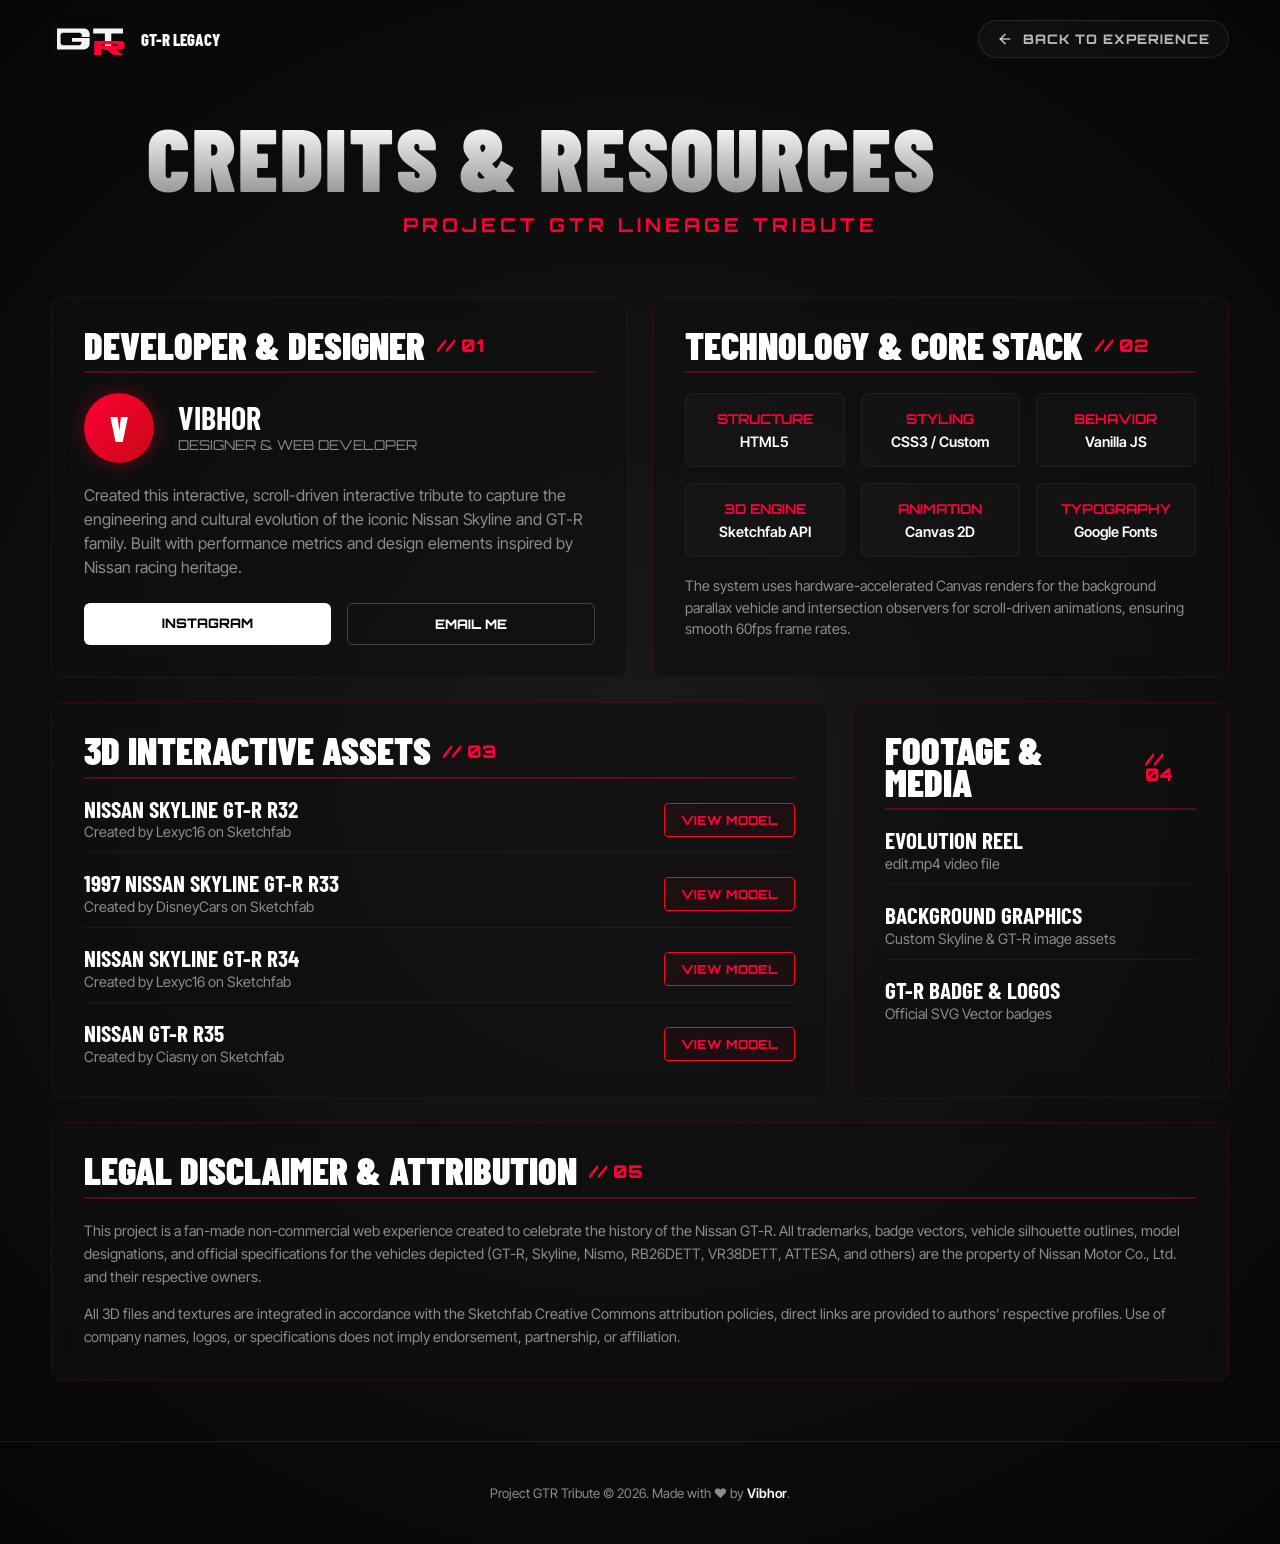
==== credits.html @ 7595c1af "Add R34 drawer, credits, Nismo dossier, and optimize videos" ====
<!doctype html>
<html lang="en">

<head>
  <meta charset="utf-8">
  <meta name="viewport" content="width=device-width, initial-scale=1">
  <title>Nissan GT-R Legacy | Credits & Resources</title>
  <meta name="description"
    content="Credits, references, and digital resources for the Project GTR tribute site.">
  <meta name="theme-color" content="#0a0a0a">
  <link rel="preconnect" href="https://fonts.googleapis.com">
  <link rel="preconnect" href="https://fonts.gstatic.com" crossorigin>
  <link
    href="https://fonts.googleapis.com/css2?family=Barlow+Condensed:wght@600;700;800;900&family=Inter+Tight:wght@400;500;600;700&family=Orbitron:wght@600;700;800&display=swap"
    rel="stylesheet">
  <link rel="stylesheet" href="css/styles.css">
  <style>
    /* Dedicated styles for credits page to ensure visual excellence and wow-factor */
    .credits-body {
      background: radial-gradient(circle at 50% 50%, #1a1a1a 0%, #0d0d0d 60%, #050505 100%);
      min-height: 100vh;
      display: flex;
      flex-direction: column;
    }

    .credits-container {
      width: min(1200px, 92vw);
      margin: 120px auto 60px;
      flex: 1;
    }

    .credits-header {
      text-align: center;
      margin-bottom: 60px;
    }

    .credits-header h1 {
      font-size: clamp(3rem, 7vw, 6.5rem);
      margin-bottom: 10px;
      background: linear-gradient(180deg, #fff 0%, #999 100%);
      -webkit-background-clip: text;
      -webkit-text-fill-color: transparent;
      letter-spacing: 2px;
    }

    .credits-header p {
      font-family: var(--font-tech);
      color: var(--red);
      font-size: clamp(0.9rem, 1.5vw, 1.25rem);
      text-transform: uppercase;
      letter-spacing: 4px;
      font-weight: 700;
    }

    /* Bento Grid style */
    .credits-bento {
      display: grid;
      grid-template-columns: repeat(12, 1fr);
      gap: 24px;
    }

    .bento-card {
      background: rgba(16, 16, 16, 0.65);
      border: 1px solid rgba(255, 0, 51, 0.15);
      border-radius: 12px;
      padding: 32px;
      backdrop-filter: blur(12px);
      transition: all 0.4s cubic-bezier(0.25, 0.46, 0.45, 0.94);
      display: flex;
      flex-direction: column;
      position: relative;
      overflow: hidden;
    }

    .bento-card::before {
      content: '';
      position: absolute;
      top: 0;
      left: 0;
      width: 100%;
      height: 3px;
      background: linear-gradient(90deg, transparent, var(--red), transparent);
      transform: translateX(-100%);
      transition: transform 0.6s ease;
    }

    .bento-card:hover {
      border-color: rgba(255, 0, 51, 0.45);
      transform: translateY(-5px);
      box-shadow: 0 15px 35px rgba(255, 0, 51, 0.08);
      background: rgba(20, 20, 20, 0.85);
    }

    .bento-card:hover::before {
      transform: translateX(100%);
    }

    .bento-card h2 {
      font-family: var(--font-display);
      font-size: clamp(1.8rem, 3vw, 2.6rem);
      margin: 0 0 20px;
      color: #ffffff;
      border-bottom: 2px solid rgba(255, 0, 51, 0.3);
      padding-bottom: 10px;
      display: flex;
      align-items: center;
      gap: 12px;
    }

    .bento-card h2 span {
      color: var(--red);
      font-family: var(--font-tech);
      font-size: 1.1rem;
    }

    /* Col spans for grid layout */
    .span-8 { grid-column: span 8; }
    .span-6 { grid-column: span 6; }
    .span-4 { grid-column: span 4; }
    .span-12 { grid-column: span 12; }

    /* Creator profiles and asset list styling */
    .asset-list {
      list-style: none;
      padding: 0;
      margin: 0;
      display: flex;
      flex-direction: column;
      gap: 20px;
    }

    .asset-item {
      display: flex;
      justify-content: space-between;
      align-items: center;
      border-bottom: 1px solid rgba(255, 255, 255, 0.06);
      padding-bottom: 12px;
    }

    .asset-item:last-child {
      border-bottom: none;
      padding-bottom: 0;
    }

    .asset-info h3 {
      font-family: var(--font-display);
      font-size: 1.45rem;
      margin: 0;
      color: #fff;
    }

    .asset-info p {
      margin: 4px 0 0;
      font-size: 0.9rem;
      color: var(--muted);
    }

    .asset-link {
      font-family: var(--font-tech);
      font-size: 0.78rem;
      color: var(--red);
      border: 1px solid var(--red);
      padding: 8px 16px;
      border-radius: 4px;
      text-transform: uppercase;
      font-weight: 800;
      transition: all 0.3s ease;
      background: rgba(255, 0, 51, 0.05);
    }

    .asset-link:hover {
      background: var(--red);
      color: #fff;
      box-shadow: 0 0 15px rgba(255, 0, 51, 0.4);
    }

    /* Developer profile card */
    .profile-card {
      display: flex;
      align-items: center;
      gap: 24px;
    }

    .profile-badge {
      width: 70px;
      height: 70px;
      background: linear-gradient(135deg, var(--red) 0%, var(--red-deep) 100%);
      border-radius: 50%;
      display: grid;
      place-items: center;
      font-family: var(--font-display);
      font-size: 2.2rem;
      font-weight: 900;
      color: #fff;
      box-shadow: 0 0 20px rgba(255, 0, 51, 0.35);
    }

    .profile-details h3 {
      font-family: var(--font-display);
      font-size: 2rem;
      margin: 0;
      color: #fff;
    }

    .profile-details p {
      margin: 4px 0 0;
      color: var(--muted);
      font-family: var(--font-tech);
      font-size: 0.85rem;
    }

    .profile-links {
      margin-top: 24px;
      display: flex;
      gap: 16px;
    }

    .profile-btn {
      flex: 1;
      text-align: center;
      padding: 12px;
      font-family: var(--font-tech);
      font-size: 0.82rem;
      font-weight: 800;
      border-radius: 6px;
      transition: all 0.3s ease;
      text-transform: uppercase;
    }

    .profile-btn--primary {
      background: #fff;
      color: #000;
    }

    .profile-btn--primary:hover {
      background: var(--red);
      color: #fff;
      box-shadow: 0 0 15px rgba(255, 0, 51, 0.4);
    }

    .profile-btn--secondary {
      border: 1px solid rgba(255, 255, 255, 0.2);
      color: #fff;
    }

    .profile-btn--secondary:hover {
      border-color: #fff;
      background: rgba(255, 255, 255, 0.05);
    }

    /* Stack items */
    .stack-grid {
      display: grid;
      grid-template-columns: repeat(3, 1fr);
      gap: 16px;
    }

    .stack-item {
      background: rgba(255, 255, 255, 0.02);
      border: 1px solid rgba(255, 255, 255, 0.05);
      border-radius: 8px;
      padding: 16px;
      text-align: center;
    }

    .stack-item h4 {
      font-family: var(--font-tech);
      font-size: 0.85rem;
      margin: 0;
      color: var(--red);
      text-transform: uppercase;
    }

    .stack-item p {
      font-size: 0.9rem;
      margin: 6px 0 0;
      color: #fff;
      font-weight: 600;
    }

    .disclaimer-text {
      color: var(--muted);
      line-height: 1.6;
      font-size: 0.9rem;
      margin: 0;
    }

    /* Return button styling */
    .back-btn {
      display: inline-flex;
      align-items: center;
      gap: 10px;
      color: rgba(255, 255, 255, 0.7);
      font-family: var(--font-tech);
      font-size: 0.82rem;
      font-weight: 800;
      text-transform: uppercase;
      letter-spacing: 1px;
      transition: all 0.3s ease;
      background: rgba(255, 255, 255, 0.03);
      border: 1px solid rgba(255, 255, 255, 0.1);
      padding: 10px 18px;
      border-radius: 30px;
    }

    .back-btn:hover {
      color: #fff;
      background: rgba(255, 0, 51, 0.15);
      border-color: var(--red);
      transform: translateX(-3px);
    }

    /* Footer styling */
    .credits-footer {
      border-top: 1px solid rgba(255, 255, 255, 0.08);
      padding: 30px 0;
      text-align: center;
      font-size: 0.82rem;
      color: var(--muted);
    }

    .credits-footer a {
      color: #fff;
      font-weight: 600;
    }

    .credits-footer a:hover {
      color: var(--red);
    }

    /* Responsive grid columns */
    @media (max-width: 1024px) {
      .span-8, .span-6, .span-4 {
        grid-column: span 12;
      }
      .stack-grid {
        grid-template-columns: repeat(2, 1fr);
      }
    }

    @media (max-width: 640px) {
      .credits-container {
        margin-top: 100px;
      }
      .stack-grid {
        grid-template-columns: 1fr;
      }
      .profile-card {
        flex-direction: column;
        text-align: center;
      }
      .profile-links {
        flex-direction: column;
        width: 100%;
      }
      .asset-item {
        flex-direction: column;
        align-items: flex-start;
        gap: 12px;
      }
      .asset-link {
        width: 100%;
        text-align: center;
      }
    }
  </style>
</head>

<body class="credits-body">

  <header class="topbar">
    <a href="index.html" class="brand" aria-label="GT-R Legacy home">
      <img src="images/gt-r-badge.svg" alt="">
      <span>GT-R Legacy</span>
    </a>
    <a href="index.html" class="back-btn" aria-label="Back to experience">
      <svg width="16" height="16" viewBox="0 0 24 24" fill="none" stroke="currentColor" stroke-width="2.5"
        stroke-linecap="round" stroke-linejoin="round" aria-hidden="true">
        <line x1="19" y1="12" x2="5" y2="12"></line>
        <polyline points="12 19 5 12 12 5"></polyline>
      </svg>
      Back to Experience
    </a>
  </header>

  <main class="credits-container">
    <div class="credits-header">
      <h1>Credits & Resources</h1>
      <p>Project GTR Lineage Tribute</p>
    </div>

    <div class="credits-bento">
      <!-- Creator / Designer info -->
      <section class="bento-card span-6" aria-label="Developer & Designer Profile">
        <h2>Developer & Designer <span>// 01</span></h2>
        <div class="profile-card">
          <div class="profile-badge" aria-hidden="true">V</div>
          <div class="profile-details">
            <h3>Vibhor</h3>
            <p>DESIGNER & WEB DEVELOPER</p>
          </div>
        </div>
        <p style="margin: 20px 0 0; line-height: 1.5; color: var(--muted);">
          Created this interactive, scroll-driven interactive tribute to capture the engineering and cultural evolution
          of the iconic Nissan Skyline and GT-R family. Built with performance metrics and design elements inspired by Nissan racing heritage.
        </p>
        <div class="profile-links">
          <a href="https://www.instagram.com/i.vibhor/" target="_blank" rel="noreferrer" class="profile-btn profile-btn--primary">Instagram</a>
          <a href="mailto:vibhorsxni@gmail.com" class="profile-btn profile-btn--secondary">Email Me</a>
        </div>
      </section>

      <!-- Tech Stack -->
      <section class="bento-card span-6" aria-label="Technical Stack">
        <h2>Technology & Core Stack <span>// 02</span></h2>
        <div class="stack-grid">
          <div class="stack-item">
            <h4>Structure</h4>
            <p>HTML5</p>
          </div>
          <div class="stack-item">
            <h4>Styling</h4>
            <p>CSS3 / Custom</p>
          </div>
          <div class="stack-item">
            <h4>Behavior</h4>
            <p>Vanilla JS</p>
          </div>
          <div class="stack-item">
            <h4>3D Engine</h4>
            <p>Sketchfab API</p>
          </div>
          <div class="stack-item">
            <h4>Animation</h4>
            <p>Canvas 2D</p>
          </div>
          <div class="stack-item">
            <h4>Typography</h4>
            <p>Google Fonts</p>
          </div>
        </div>
        <p style="margin: 18px 0 0; line-height: 1.5; color: var(--muted); font-size: 0.9rem;">
          The system uses hardware-accelerated Canvas renders for the background parallax vehicle and intersection observers for scroll-driven animations, ensuring smooth 60fps frame rates.
        </p>
      </section>

      <!-- 3D Models Credits -->
      <section class="bento-card span-8" aria-label="3D Model Attribution">
        <h2>3D Interactive Assets <span>// 03</span></h2>
        <ul class="asset-list">
          <li class="asset-item">
            <div class="asset-info">
              <h3>Nissan Skyline GT-R R32</h3>
              <p>Created by Lexyc16 on Sketchfab</p>
            </div>
            <a href="https://sketchfab.com/3d-models/nissan-skyline-r32-gt-r-8810e677eca543a6b840cf67dd064aa4"
              target="_blank" rel="noreferrer" class="asset-link" aria-label="View R32 model by Lexyc16 on Sketchfab">View Model</a>
          </li>
          <li class="asset-item">
            <div class="asset-info">
              <h3>1997 Nissan Skyline GT-R R33</h3>
              <p>Created by DisneyCars on Sketchfab</p>
            </div>
            <a href="https://sketchfab.com/3d-models/1997-nissan-skyline-gt-r-r33-d80ea5ec62ed433483fc62f55d14e410"
              target="_blank" rel="noreferrer" class="asset-link" aria-label="View R33 model by DisneyCars on Sketchfab">View Model</a>
          </li>
          <li class="asset-item">
            <div class="asset-info">
              <h3>Nissan Skyline GT-R R34</h3>
              <p>Created by Lexyc16 on Sketchfab</p>
            </div>
            <a href="https://sketchfab.com/3d-models/nissan-skyline-r34-gt-r-ff8fb2251dfa4bb9979e7022c5a6666c"
              target="_blank" rel="noreferrer" class="asset-link" aria-label="View R34 model by Lexyc16 on Sketchfab">View Model</a>
          </li>
          <li class="asset-item">
            <div class="asset-info">
              <h3>Nissan GT-R R35</h3>
              <p>Created by Ciasny on Sketchfab</p>
            </div>
            <a href="https://sketchfab.com/3d-models/nissan-gtr-r35-51c912a8310c4e00a82ad7673d84228a"
              target="_blank" rel="noreferrer" class="asset-link" aria-label="View R35 model by Ciasny on Sketchfab">View Model</a>
          </li>
        </ul>
      </section>

      <!-- Media references -->
      <section class="bento-card span-4" aria-label="Media Credits">
        <h2>Footage & Media <span>// 04</span></h2>
        <ul class="asset-list">
          <li class="asset-item">
            <div class="asset-info">
              <h3>Evolution Reel</h3>
              <p>edit.mp4 video file</p>
            </div>
          </li>
          <li class="asset-item">
            <div class="asset-info">
              <h3>Background Graphics</h3>
              <p>Custom Skyline & GT-R image assets</p>
            </div>
          </li>
          <li class="asset-item">
            <div class="asset-info">
              <h3>GT-R Badge & Logos</h3>
              <p>Official SVG Vector badges</p>
            </div>
          </li>
        </ul>
      </section>

      <!-- Disclaimer info -->
      <section class="bento-card span-12" aria-label="Legal Disclaimer">
        <h2>Legal Disclaimer & Attribution <span>// 05</span></h2>
        <p class="disclaimer-text">
          This project is a fan-made non-commercial web experience created to celebrate the history of the Nissan GT-R.
          All trademarks, badge vectors, vehicle silhouette outlines, model designations, and official specifications
          for the vehicles depicted (GT-R, Skyline, Nismo, RB26DETT, VR38DETT, ATTESA, and others) are the property of
          Nissan Motor Co., Ltd. and their respective owners.
        </p>
        <p class="disclaimer-text" style="margin-top: 14px;">
          All 3D files and textures are integrated in accordance with the Sketchfab Creative Commons attribution policies,
          direct links are provided to authors' respective profiles. Use of company names, logos, or specifications does not
          imply endorsement, partnership, or affiliation.
        </p>
      </section>
    </div>
  </main>

  <footer class="credits-footer">
    <div class="credits-container" style="margin: 0 auto; text-align: center;">
      <p>Project GTR Tribute © 2026. Made with ❤️ by <a href="https://www.instagram.com/i.vibhor/" target="_blank" rel="noreferrer">Vibhor</a>.</p>
    </div>
  </footer>

</body>

</html>
---- css/styles.css ----
:root {
  --bg-dark: #0a0a0a;
  --bg-deep: #111111;
  --bg-light: #f4f4f1;
  --text: #ffffff;
  --text-dark: #0a0a0a;
  --muted: #8c8c8c;
  --red: #ff0033;
  --red-deep: #c80815;
  --gold: #d4af37;
  --line: #343434;
  --font-display: "Barlow Condensed", Impact, sans-serif;
  --font-body: "Inter Tight", Arial, sans-serif;
  --font-tech: "Orbitron", monospace;
}

* {
  box-sizing: border-box;
}

html {
  scroll-behavior: smooth;
  scrollbar-width: none;
}

html::-webkit-scrollbar {
  display: none;
}

body {
  margin: 0;
  background: var(--bg-dark);
  color: var(--text);
  font-family: var(--font-body);
  overflow-x: hidden;
}

body.is-loading {
  overflow: hidden;
}

a {
  color: inherit;
  text-decoration: none;
}

.stage {
  position: fixed;
  inset: 0;
  z-index: 0;
  width: 100vw;
  height: 100vh;
  pointer-events: none;
  background: radial-gradient(circle at 50% 55%, #242424 0, #101010 42%, #050505 100%);
}

.loader {
  position: fixed;
  inset: 0;
  z-index: 20;
  display: grid;
  place-items: center;
  align-content: center;
  gap: 28px;
  background: #050505;
  transition: opacity 700ms ease, visibility 700ms ease;
}

.loader.is-hidden {
  opacity: 0;
  visibility: hidden;
}

.loader__badge {
  width: min(220px, 58vw);
}

.loader p {
  width: min(780px, calc(100vw - 32px));
  margin: 0;
  font-family: var(--font-display);
  font-size: clamp(2rem, 7vw, 6.5rem);
  font-weight: 900;
  line-height: .82;
  text-align: center;
  text-transform: uppercase;
}

.loader__meta {
  display: grid;
  grid-template-columns: 1fr auto;
  gap: 18px;
  width: min(420px, calc(100vw - 48px));
  color: rgba(255, 255, 255, .72);
  font-family: var(--font-tech);
  font-size: .78rem;
  font-weight: 800;
  text-transform: uppercase;
}

.loader__meta::after {
  content: "";
  grid-column: 1 / -1;
  height: 2px;
  border-radius: 999px;
  background:
    linear-gradient(90deg, var(--red) var(--loader-progress, 0%), rgba(255, 255, 255, .16) var(--loader-progress, 0%));
  box-shadow: 0 0 24px rgba(255, 0, 51, .34);
  transition: background 160ms ease;
}

.loader__ring {
  width: 34px;
  height: 34px;
  border: 2px dotted var(--red);
  border-radius: 50%;
  animation: spin 1.2s linear infinite;
}

.topbar {
  position: fixed;
  top: 0;
  left: 0;
  right: 0;
  z-index: 10;
  display: flex;
  align-items: center;
  justify-content: space-between;
  gap: 24px;
  padding: 20px clamp(18px, 4vw, 54px);
}

.brand,
.nav {
  display: flex;
  align-items: center;
}

.brand {
  gap: 12px;
  font-family: var(--font-display);
  font-size: 1.05rem;
  font-weight: 800;
  letter-spacing: 0;
  text-transform: uppercase;
}

.brand img {
  width: 78px;
}

.nav {
  gap: clamp(12px, 2.4vw, 34px);
  color: rgba(255, 255, 255, .8);
  font-size: .86rem;
  font-weight: 700;
  text-transform: uppercase;
}

.nav a:hover {
  color: var(--red);
}

main {
  position: relative;
  z-index: 1;
}

.scroll-scene {
  min-height: 260vh;
}

.hero {
  display: grid;
  align-items: start;
}

.hero-model {
  position: sticky;
  top: 0;
  z-index: 1;
  width: 100%;
  height: 100vh;
  overflow: hidden;
}

.hero-model::after {
  content: "";
  position: absolute;
  inset: 0;
  pointer-events: none;
  background:
    linear-gradient(90deg, rgba(5, 5, 5, .92), rgba(5, 5, 5, .18) 52%, rgba(5, 5, 5, .75)),
    linear-gradient(0deg, rgba(5, 5, 5, .9), transparent 28%, rgba(5, 5, 5, .4));
}

.hero-model iframe {
  width: 100%;
  height: 100%;
  border: 0;
  transform: scale(1.08);
}

.pinned-copy {
  position: sticky;
  top: 0;
  z-index: 2;
  min-height: 100vh;
  display: flex;
  flex-direction: column;
  justify-content: center;
  padding: 90px clamp(20px, 6vw, 88px);
}

.hero__copy {
  width: min(900px, 94vw);
  margin-top: -100vh;
}

.hero__scroll-hint {
  display: inline-block;
  align-self: flex-start;
  padding: 8px 16px;
  margin-bottom: 24px;
  border: 1px solid rgba(255, 255, 255, 0.2);
  border-radius: 4px;
  background: rgba(255, 255, 255, 0.05);
  color: rgba(255, 255, 255, 0.6);
  font-family: var(--font-body);
  text-transform: uppercase;
  font-size: 0.8rem;
  letter-spacing: 2px;
}

.hero__quote-container {
  width: min(420px, 32vw);
  margin-top: -100vh;
  margin-left: auto;
  pointer-events: none;
  display: flex;
  flex-direction: column;
  justify-content: center;
  align-items: flex-end;
  text-align: right;
  z-index: 3;
}

.hero__quote-text {
  font-family: var(--font-display);
  font-size: clamp(1.4rem, 2.2vw, 2.6rem);
  font-weight: 900;
  line-height: 1.05;
  text-transform: uppercase;
  color: var(--text);
  border-right: 4px solid var(--red);
  padding-right: 18px;
  margin: 0;
  letter-spacing: 0.02em;
  text-shadow: 0 4px 16px rgba(0, 0, 0, 0.72);
}

@media (max-width: 1024px) {
  .hero__quote-container {
    display: none;
  }
}

.eyebrow {
  margin: 0 0 18px;
  color: var(--red);
  font-family: var(--font-tech);
  font-size: clamp(.74rem, 1.1vw, 1rem);
  font-weight: 800;
  text-transform: uppercase;
}

h1,
h2,
h3,
p {
  letter-spacing: 0;
}

h1,
h2 {
  margin: 0;
  font-family: var(--font-display);
  font-weight: 900;
  line-height: .82;
  text-transform: uppercase;
}

h1 {
  max-width: 980px;
  font-size: clamp(4.7rem, 10vw, 11.5rem);
}

h2 {
  font-size: clamp(4rem, 9vw, 10.5rem);
}

h3 {
  margin: 0;
  font-family: var(--font-display);
  font-size: clamp(2rem, 4vw, 3.6rem);
  line-height: .9;
  text-transform: uppercase;
}

.button {
  display: inline-flex;
  align-items: center;
  justify-content: center;
  width: fit-content;
  min-height: 48px;
  margin-top: 34px;
  padding: 0 24px;
  border: 1px solid rgba(255, 255, 255, .65);
  border-radius: 999px;
  background: rgba(10, 10, 10, .42);
  color: #fff;
  font-weight: 800;
  text-transform: uppercase;
  backdrop-filter: blur(10px);
}

.button:hover {
  border-color: var(--red);
  background: var(--red);
}

.button--light {
  border-color: #fff;
  background: #fff;
  color: #000;
}

.section-band {
  position: relative;
  display: grid;
  gap: 40px;
  padding: clamp(72px, 12vw, 150px) clamp(20px, 6vw, 88px);
  background: var(--bg-light);
  color: var(--text-dark);
}

.section-label {
  display: flex;
  align-items: center;
  gap: 18px;
  color: var(--muted);
  font-weight: 800;
  text-transform: uppercase;
}

.section-label::after {
  content: "";
  height: 1px;
  flex: 1;
  background: currentColor;
  opacity: .4;
}

.intro__lead {
  width: min(1050px, 100%);
  margin: 0;
  font-family: var(--font-display);
  font-size: clamp(2.4rem, 5.7vw, 6.5rem);
  font-weight: 800;
  line-height: .9;
  text-transform: uppercase;
}

.generation {
  display: grid;
  grid-template-columns: minmax(0, 1fr) minmax(340px, .9fr);
  gap: clamp(28px, 5vw, 76px);
  align-items: center;
  min-height: 100vh;
  padding: clamp(72px, 10vw, 130px) clamp(20px, 6vw, 88px);
}

.generation--light {
  background: var(--bg-light);
  color: var(--text-dark);
}

.generation--dark {
  background: var(--bg-deep);
}

#r32 {
  background: linear-gradient(90deg, rgba(10, 10, 10, 0.82) 0%, rgba(10, 10, 10, 0.4) 100%), url("../images/336925615884476318.jpg") center center / cover no-repeat;
}

#r33 {
  background: linear-gradient(90deg, rgba(10, 10, 10, 0.82) 0%, rgba(10, 10, 10, 0.4) 100%), url("../images/986147649649193507.jpg") center center / cover no-repeat;
}

#r34 {
  background: linear-gradient(90deg, rgba(10, 10, 10, 0.4) 0%, rgba(10, 10, 10, 0.88) 100%), url("../images/269582727687922351.jpg") center center / cover no-repeat;
}

#r35 {
  background: linear-gradient(90deg, rgba(10, 10, 10, 0.4) 0%, rgba(10, 10, 10, 0.88) 100%), url("../images/GTR.png") center center / cover no-repeat;
}

.generation--dark blockquote {
  color: var(--red);
}

@media (max-width: 1024px) {
  #r32 {
    background: linear-gradient(180deg, rgba(10, 10, 10, 0.6) 0%, rgba(10, 10, 10, 0.9) 100%), url("../images/336925615884476318.jpg") center center / cover no-repeat;
  }

  #r33 {
    background: linear-gradient(180deg, rgba(10, 10, 10, 0.4) 0%, rgba(10, 10, 10, 0.9) 100%), url("../images/986147649649193507.jpg") center center / cover no-repeat;
  }

  #r34 {
    background: linear-gradient(180deg, rgba(10, 10, 10, 0.4) 0%, rgba(10, 10, 10, 0.9) 100%), url("../images/269582727687922351.jpg") center center / cover no-repeat;
  }

  #r35 {
    background: linear-gradient(180deg, rgba(10, 10, 10, 0.4) 0%, rgba(10, 10, 10, 0.9) 100%), url("../images/GTR.png") center center / cover no-repeat;
  }
}

.generation--wide {
  grid-template-columns: minmax(360px, .8fr) minmax(0, 1fr);
}

.generation__content p {
  max-width: 640px;
  margin: 24px 0 0;
  font-size: clamp(1.1rem, 1.6vw, 1.55rem);
  line-height: 1.35;
  font-weight: 600;
}

.generation__content blockquote {
  margin: 30px 0 0;
  padding-left: 22px;
  border-left: 4px solid var(--red);
  color: var(--red-deep);
  font-family: var(--font-display);
  font-size: clamp(2rem, 4vw, 4rem);
  font-weight: 800;
  line-height: .95;
  text-transform: uppercase;
}

.media-card,
.model-card {
  position: relative;
  min-height: clamp(330px, 46vw, 620px);
  overflow: hidden;
  border: 1px solid rgba(255, 0, 51, .35);
  border-radius: 8px;
  background:
    linear-gradient(135deg, rgba(255, 0, 51, .9), rgba(255, 0, 51, 0) 32%),
    radial-gradient(circle at 65% 35%, rgba(255, 255, 255, .4), transparent 22%),
    linear-gradient(145deg, #171717, #2b2b2b 46%, #050505);
}

.media-card::before,
.media-card::after {
  content: "";
  position: absolute;
  left: 9%;
  right: 9%;
  background: #070707;
  transform: skewX(-13deg);
}

.media-card::before {
  bottom: 33%;
  height: 18%;
  border-radius: 55% 60% 18% 18% / 80% 80% 20% 20%;
  box-shadow: inset 0 18px 0 rgba(255, 255, 255, .08);
}

.media-card::after {
  bottom: 23%;
  height: 12%;
  border-radius: 8px;
}

.media-card span {
  position: absolute;
  left: 24px;
  bottom: 18px;
  color: rgba(255, 255, 255, .86);
  font-family: var(--font-display);
  font-size: clamp(5rem, 13vw, 12rem);
  font-weight: 900;
  line-height: .8;
}

.media-card--r32 {
  background-color: #cfd2d1;
}

.media-card--r33 {
  background-color: #181d29;
}

.media-card--r34 {
  background-color: #225b88;
}

.model-card {
  display: grid;
  background: #050505;
  box-shadow: 0 30px 90px rgba(0, 0, 0, .34);
}

.model-card iframe {
  width: 100%;
  height: 100%;
  min-height: inherit;
  border: 0;
}

.model-card a {
  position: absolute;
  left: 12px;
  bottom: 12px;
  z-index: 2;
  max-width: calc(100% - 24px);
  padding: 9px 12px;
  border: 1px solid rgba(255, 255, 255, .16);
  border-radius: 999px;
  background: rgba(0, 0, 0, .64);
  color: rgba(255, 255, 255, .8);
  font-size: .78rem;
  font-weight: 800;
  text-transform: uppercase;
  backdrop-filter: blur(10px);
}

.stats-grid,
.stats-row {
  display: grid;
  gap: 12px;
  margin: 32px 0 0;
}

.stats-grid {
  grid-template-columns: repeat(2, minmax(0, 1fr));
}

.stats-row {
  grid-template-columns: repeat(4, minmax(0, 1fr));
}

.stats-grid div,
.stats-row div,
.timeline__item {
  border-top: 1px solid rgba(128, 128, 128, .45);
  padding-top: 14px;
}

dt {
  color: var(--muted);
  font-size: .76rem;
  font-weight: 900;
  text-transform: uppercase;
}

dd {
  margin: 5px 0 0;
  font-family: var(--font-tech);
  font-size: clamp(1rem, 1.4vw, 1.35rem);
  font-weight: 800;
}

.feature-stat {
  min-height: 80vh;
  display: grid;
  place-items: center;
  padding: clamp(70px, 12vw, 160px) 20px;
  background: #080808;
}

.feature-stat__inner {
  width: min(1050px, 100%);
  text-align: center;
}

.feature-stat__number {
  display: block;
  color: var(--red);
  font-family: var(--font-tech);
  font-size: clamp(3.4rem, 10vw, 10rem);
  font-weight: 800;
}

.feature-stat p {
  margin: 20px auto 0;
  max-width: 760px;
  color: rgba(255, 255, 255, .78);
  font-size: clamp(1.1rem, 2vw, 1.8rem);
  line-height: 1.35;
}



.timeline {
  background: #f5f5f5;
}

.credits {
  background: #101010;
  color: #fff;
}

.credits__grid {
  display: grid;
  grid-template-columns: repeat(4, minmax(0, 1fr));
  gap: 18px;
}

.credits article {
  border-top: 1px solid rgba(255, 255, 255, .16);
  padding-top: 18px;
}

.credits h3 {
  color: var(--red);
}

.credits p {
  color: rgba(255, 255, 255, .72);
  font-weight: 600;
  line-height: 1.4;
}

.timeline__list {
  display: grid;
  grid-template-columns: repeat(5, minmax(150px, 1fr));
  gap: 18px;
}

.timeline__item span {
  color: var(--red);
  font-family: var(--font-tech);
  font-size: 1.35rem;
  font-weight: 800;
}

.timeline__item p {
  color: #4f4f4f;
  font-weight: 600;
  line-height: 1.35;
}

.quote {
  display: grid;
  place-items: center;
  min-height: 76vh;
  padding: 80px 20px;
  background: var(--bg-deep);
  text-align: center;
}

.quote blockquote {
  width: min(970px, 100%);
  margin: 0;
  font-family: var(--font-display);
  font-size: clamp(3rem, 7vw, 8rem);
  font-weight: 900;
  line-height: .86;
  text-transform: uppercase;
}

.quote p {
  color: var(--muted);
  font-weight: 800;
  text-transform: uppercase;
}

/* Split-Screen Layout for Text Pages */
.split-screen {
  display: grid;
  grid-template-columns: 1.2fr 1fr;
  gap: clamp(40px, 8vw, 100px);
  align-items: center;
  min-height: 100vh;
  padding: clamp(72px, 10vw, 130px) clamp(20px, 6vw, 88px);
  position: relative;
  overflow: hidden;
}

.split-screen__content {
  display: flex;
  flex-direction: column;
  justify-content: center;
  z-index: 2;
}

.split-screen__image {
  position: relative;
  min-height: 450px;
  overflow: hidden;
  border-radius: 12px;
  box-shadow:
    0 20px 60px rgba(255, 0, 51, .25),
    inset 0 1px 0 rgba(255, 255, 255, .1);
  border: 1px solid rgba(255, 0, 51, .3);
  background: linear-gradient(135deg, rgba(255, 0, 51, .15), transparent);
}

.split-screen__image img {
  width: 100%;
  height: 100%;
  object-fit: cover;
  object-position: center;
  display: block;
  filter: contrast(1.05) saturate(1.1);
  transition: transform 0.6s cubic-bezier(0.25, 0.46, 0.45, 0.94), filter 0.4s ease;
}

.split-screen__image:hover img {
  transform: scale(1.08);
  filter: contrast(1.15) saturate(1.2) brightness(1.05);
}

/* Intro split-screen adjustments */
.intro.split-screen {
  background: #0a0a0a;
}

.intro.split-screen .intro__lead {
  font-size: clamp(1.6rem, 4vw, 3.2rem);
  line-height: 1.2;
  margin-bottom: 12px;
  color: var(--text);
}

/* Timeline split-screen adjustments */
.timeline.split-screen {
  background: #0a0a0a;
  color: var(--text);
}

.timeline.split-screen .section-label {
  color: var(--text);
}

.timeline.split-screen .section-label::after {
  background: var(--text);
}

.timeline.split-screen .timeline__list {
  grid-template-columns: repeat(auto-fit, minmax(160px, 1fr));
  gap: 24px;
}

.timeline.split-screen .timeline__item span {
  color: var(--red);
}

.timeline.split-screen .timeline__item p {
  color: #a0a0a0;
}

.timeline.split-screen .split-screen__image {
  min-height: auto;
  height: auto;
  border-color: rgba(255, 0, 51, 0.45);
  box-shadow: 0 0 40px rgba(255, 0, 51, 0.15);
}

.timeline.split-screen .split-screen__image video {
  width: 100%;
  aspect-ratio: 4 / 5;
  object-fit: cover;
  display: block;
  border-radius: 4px;
}

.timeline.split-screen .timeline__item {
  transition: transform 0.3s ease, background 0.3s ease;
  padding: 12px;
  border-radius: 8px;
}

.timeline.split-screen .timeline__item:hover {
  transform: translateY(-5px);
  background: rgba(255, 255, 255, 0.03);
}

/* Credits split-screen adjustments */
.credits.split-screen {
  background: #0f0f0f;
  color: #fff;
}

.credits.split-screen .credits__grid {
  grid-template-columns: repeat(2, minmax(0, 1fr));
  gap: 24px;
}

.credits.split-screen article {
  border-top: 1px solid rgba(255, 255, 255, .16);
}

.credits.split-screen h3 {
  color: var(--red);
  font-size: clamp(1.2rem, 2.2vw, 1.8rem);
}

/* Quote split-screen adjustments */
.quote.split-screen {
  display: grid;
  grid-template-columns: 1.2fr 1fr;
  gap: clamp(40px, 8vw, 100px);
  align-items: center;
  min-height: auto;
  padding: clamp(72px, 10vw, 130px) clamp(20px, 6vw, 88px);
  background: #0a0a0a;
  text-align: left;
}

.quote__content {
  display: flex;
  flex-direction: column;
  justify-content: center;
}

.quote.split-screen blockquote {
  width: 100%;
  font-size: clamp(2.8rem, 5.5vw, 6rem);
  line-height: 1;
  text-transform: uppercase;
  margin: 0 0 24px 0;
  color: var(--text);
}

.quote.split-screen p {
  color: var(--muted);
  font-weight: 800;
  text-transform: uppercase;
}

.quote.split-screen .split-screen__image {
  min-height: auto;
  height: auto;
  background: #0f1215;
  border-color: rgba(255, 0, 51, .45);
}

.quote.split-screen .split-screen__image img {
  width: 100%;
  height: 100%;
  object-fit: cover;
  object-position: center;
  filter: none;
}

/* Mobile responsiveness for split-screen */
@media (max-width: 1024px) {
  .split-screen {
    grid-template-columns: 1fr;
    gap: clamp(40px, 8vw, 60px);
    min-height: auto;
  }

  .split-screen__image {
    min-height: 350px;
    order: -1;
  }

  .timeline.split-screen .timeline__list {
    grid-template-columns: repeat(auto-fit, minmax(140px, 1fr));
  }

  .credits.split-screen .credits__grid {
    grid-template-columns: 1fr;
  }

  .quote.split-screen {
    grid-template-columns: 1fr;
  }

  .quote.split-screen blockquote {
    font-size: clamp(2rem, 5vw, 3.5rem);
  }

  .split-screen__image:hover img {
    transform: scale(1.04);
  }
}

@media (max-width: 640px) {
  .split-screen {
    padding: clamp(48px, 8vw, 72px) clamp(16px, 5vw, 20px);
  }

  .split-screen__image {
    min-height: 280px;
  }

  .intro.split-screen .intro__lead {
    font-size: clamp(2rem, 5vw, 3.2rem);
  }

  .quote.split-screen blockquote {
    font-size: clamp(1.6rem, 4vw, 2.6rem);
  }

  .timeline.split-screen .timeline__list {
    grid-template-columns: 1fr;
  }
}

.finale {
  --finale-progress: 0;
  min-height: 285vh;
  position: relative;
  background: #050505;
  color: #fff;
}

.finale__stage {
  position: sticky;
  top: 0;
  min-height: 100vh;
  overflow: hidden;
  background:
    radial-gradient(circle at 50% 45%, rgba(255, 0, 51, .28), transparent 30%),
    linear-gradient(180deg, #111 0%, #050505 48%, #000 100%);
}

.finale__stage iframe {
  position: absolute;
  inset: -10vh -10vw;
  width: 120vw;
  height: 120vh;
  border: 0;
  transform:
    translateX(calc((var(--finale-progress) - .5) * -6vw)) scale(calc(1.03 + (var(--finale-progress) * .07)));
  filter: saturate(1.08) contrast(1.05);
  transition: transform 120ms cubic-bezier(0.25, 0.46, 0.45, 0.94);
}

.finale__shade {
  position: absolute;
  inset: 0;
  pointer-events: none;
  background:
    linear-gradient(90deg, rgba(0, 0, 0, .84), rgba(0, 0, 0, .16) 50%, rgba(0, 0, 0, .74)),
    linear-gradient(180deg, rgba(0, 0, 0, .78), transparent 32%, rgba(0, 0, 0, .94) 88%),
    radial-gradient(circle at 50% 50%, transparent 28%, rgba(0, 0, 0, .64) 78%);
}

.finale__scroll-blocker {
  position: absolute;
  inset: 0;
  z-index: 1;
  pointer-events: none;
  display: grid;
  grid-template-columns: 1fr min(360px, 40vw) clamp(20px, 5vw, 86px);
  grid-template-rows: clamp(20px, 5vh, 40px) 240px 1fr;
}

.finale__scroll-blocker>.blocker {
  pointer-events: auto;
}

.blocker-top {
  grid-column: 1 / -1;
  grid-row: 1;
}

.blocker-bottom {
  grid-column: 1 / -1;
  grid-row: 3;
}

.blocker-left {
  grid-column: 1;
  grid-row: 2;
}

.blocker-right {
  grid-column: 3;
  grid-row: 2;
}

.finale__interactive-zone {
  grid-column: 2;
  grid-row: 2;
  pointer-events: none;
  border: 1px dashed rgba(255, 255, 255, 0.2);
  border-radius: 12px;
  background: rgba(255, 255, 255, 0.02);
  display: flex;
  align-items: center;
  justify-content: center;
  text-align: center;
  padding: 20px;
}

.finale__interactive-zone span {
  color: rgba(255, 255, 255, 0.3);
  font-family: var(--font-body);
  text-transform: uppercase;
  font-size: 0.85rem;
  letter-spacing: 1px;
  font-weight: 600;
}

.finale__motion-copy {
  position: absolute;
  top: 20vh;
  left: clamp(20px, 5vw, 86px);
  z-index: 2;
  width: min(1080px, 88vw);
  transform:
    translateY(calc(var(--finale-progress) * -16vh)) translateX(calc(var(--finale-progress) * 3vw));
  opacity: clamp(.16, calc(1.15 - (var(--finale-progress) * 1.6)), 1);
  will-change: transform, opacity;
}

.finale__motion-copy h2 {
  margin: 0;
  max-width: 1120px;
  font-size: clamp(5.2rem, 13.5vw, 16rem);
  line-height: .78;
  text-align: left;
}

.finale__motion-copy>p:not(.eyebrow) {
  max-width: 540px;
  margin: 24px 0 0;
  color: rgba(255, 255, 255, .76);
  font-size: clamp(1.08rem, 1.55vw, 1.45rem);
  line-height: 1.32;
  font-weight: 700;
}

.finale__motion-copy .button {
  margin-top: 30px;
}

.finale__specs {
  position: absolute;
  left: clamp(20px, 5vw, 86px);
  right: clamp(20px, 5vw, 86px);
  bottom: clamp(280px, 35vh, 380px);
  z-index: 2;
  display: grid;
  grid-template-columns: repeat(3, minmax(0, 1fr));
  gap: 1px;
  margin: 0;
  opacity: clamp(0, calc((var(--finale-progress) - .18) * 3), 1);
  transform: translateY(calc((1 - var(--finale-progress)) * 42px));
  will-change: opacity, transform;
}

.finale__specs div {
  padding: 16px 18px;
  border-left: 1px solid rgba(255, 255, 255, .42);
  background: linear-gradient(90deg, rgba(0, 0, 0, .42), rgba(0, 0, 0, .08));
  backdrop-filter: blur(8px);
}

.finale__info {
  position: absolute;
  left: clamp(20px, 5vw, 86px);
  right: clamp(20px, 5vw, 86px);
  bottom: 20px;
  z-index: 3;
  display: grid;
  grid-template-columns: minmax(220px, 1.15fr) minmax(250px, .9fr) minmax(190px, .7fr);
  column-gap: clamp(28px, 5vw, 88px);
  row-gap: 18px;
  padding-top: 28px;
  border-top: 1px solid rgba(255, 255, 255, .62);
  text-align: left;
  opacity: clamp(.05, calc((var(--finale-progress) - .35) * 2), 1);
  transform: translateY(calc((1 - var(--finale-progress)) * 40px));
  will-change: opacity, transform;
}

.finale__rule {
  display: none;
}

.finale__brand {
  display: grid;
  align-content: start;
  gap: 16px;
}

.finale__brand img {
  width: 78px;
}

.finale__brand strong {
  font-size: clamp(2.1rem, 3vw, 4.2rem);
  line-height: .82;
  font-weight: 900;
}

.finale__info address,
.finale__info nav {
  display: grid;
  align-content: start;
  gap: 8px;
  font-style: normal;
  font-size: clamp(1.02rem, 1.15vw, 1.35rem);
  line-height: 1.14;
  font-weight: 800;
}

.finale__info address::before,
.finale__info nav::before {
  color: var(--red);
  font-family: var(--font-tech);
  font-size: .68rem;
  font-weight: 800;
  text-transform: uppercase;
}

.finale__info address::before {
  content: "Contact";
}

.finale__info nav::before {
  content: "Links";
}

.finale__info a,
.finale__info span {
  max-width: 100%;
  overflow-wrap: anywhere;
}

.finale__info a:hover {
  color: var(--red);
}

.finale__info p {
  grid-column: 1 / -1;
  max-width: 980px;
  margin: 4px 0 0;
  color: rgba(255, 255, 255, .38);
  font-size: .78rem;
  font-weight: 700;
  line-height: 1.42;
}

.reveal {
  opacity: 0;
  transform: translateY(36px);
  transition: opacity 700ms ease, transform 700ms ease;
}

.reveal.is-visible {
  opacity: 1;
  transform: translateY(0);
}

@keyframes spin {
  to {
    transform: rotate(360deg);
  }
}

@media (max-width: 980px) {

  .generation,
  .generation--wide {
    grid-template-columns: 1fr;
  }

  .generation--dark .generation__media {
    order: -1;
  }

  .timeline__list,
  .stats-row,
  .credits__grid {
    grid-template-columns: repeat(2, minmax(0, 1fr));
  }



  .finale__info {
    grid-template-columns: 1fr;
  }

  .finale__brand {
    gap: 24px;
  }

  .finale {
    min-height: 250vh;
  }

  .finale__motion-copy {
    top: 13vh;
  }

  .finale__specs {
    grid-template-columns: 1fr;
    bottom: 350px;
  }

  .finale__info {
    left: 20px;
    right: 20px;
    bottom: 24px;
  }
}

@media (max-width: 560px) {
  .nav {
    display: none;
  }

  .brand span {
    display: none;
  }

  .topbar {
    padding: 16px 18px;
  }

  .pinned-copy {
    padding: 82px 18px;
  }

  h1 {
    font-size: clamp(4rem, 17vw, 6.6rem);
  }

  h2 {
    font-size: clamp(3.4rem, 15vw, 5.7rem);
  }

  .section-band,
  .generation {
    padding-left: 18px;
    padding-right: 18px;
  }

  .stats-grid,
  .stats-row,
  .timeline__list,
  .credits__grid {
    grid-template-columns: 1fr;
  }

  .media-card,
  .model-card {
    min-height: 280px;
  }

  .finale {
    padding-left: 18px;
    padding-right: 18px;
  }

  .finale__stage iframe {
    inset: -8vh -70vw;
    width: 240vw;
  }

  .finale__motion-copy {
    top: 12vh;
  }

  .finale__motion-copy h2 {
    font-size: clamp(4.2rem, 16vw, 7rem);
  }

  .finale__motion-copy>p:not(.eyebrow) {
    max-width: 320px;
  }

  .finale__specs {
    display: none;
  }

  .finale__info {
    font-size: 1rem;
  }
}

/* ═══════════════════════════════════════════════════════
   R32 GODZILLA CHRONICLES — SLIDE-IN DRAWER (CINEMATIC)
   ═══════════════════════════════════════════════════════ */

/* Minimal Trigger Button */
.r32-cinematic-trigger {
  display: inline-flex;
  align-items: center;
  justify-content: center;
  width: fit-content;
  margin-top: 34px;
  padding: 14px 0;
  border: none;
  background: transparent;
  color: #fff;
  font-family: var(--font-tech);
  font-size: 0.85rem;
  font-weight: 800;
  letter-spacing: 2px;
  text-transform: uppercase;
  cursor: pointer;
  border-bottom: 1px solid rgba(255, 255, 255, 0.3);
  transition: all 0.3s ease;
}

.r32-cinematic-trigger:hover {
  border-bottom-color: var(--red);
  color: var(--red);
}

/* Drawer Overlay Container */
.r32-drawer {
  position: fixed;
  inset: 0;
  z-index: 100;
  pointer-events: none;
  visibility: hidden;
}

.r32-drawer.is-open {
  pointer-events: auto;
  visibility: visible;
}

/* Backdrop */
.r32-drawer__backdrop {
  position: absolute;
  inset: 0;
  background: rgba(0, 0, 0, 0.9);
  backdrop-filter: blur(20px);
  opacity: 0;
  transition: opacity 0.5s ease;
}

.r32-drawer.is-open .r32-drawer__backdrop {
  opacity: 1;
}

/* Slide-in Panel — Full Screen */
.r32-drawer__panel {
  position: absolute;
  top: 0;
  right: 0;
  width: 100vw;
  height: 100vh;
  display: flex;
  flex-direction: column;
  background: #000;
  transform: translateX(100%);
  transition: transform 0.6s cubic-bezier(0.16, 1, 0.3, 1);
  overflow-y: auto;
  overflow-x: hidden;
}

.r32-drawer.is-open .r32-drawer__panel {
  transform: translateX(0);
}

.r32-drawer__content {
  width: 100%;
  max-width: 1400px;
  margin: 0 auto;
  padding: 0 0 60px;
}

/* Cinematic Hero */
.r32-cinematic-hero {
  position: relative;
  width: 100%;
  height: 60vh;
  min-height: 400px;
  margin-bottom: 40px;
  background: #050505;
  display: flex;
  align-items: center;
  justify-content: center;
  overflow: hidden;
}

.r32-cinematic-video {
  position: absolute;
  inset: 0;
  width: 100%;
  height: 100%;
  pointer-events: none;
}

.r32-cinematic-video iframe {
  width: 100vw;
  height: 56.25vw;
  min-height: 100vh;
  min-width: 177.77vh;
  position: absolute;
  top: 50%;
  left: 50%;
  transform: translate(-50%, -50%);
  opacity: 0.6;
}

.r32-cinematic-overlay {
  position: absolute;
  inset: 0;
  background: linear-gradient(to top, #000 0%, transparent 50%, rgba(0, 0, 0, 0.4) 100%);
}

.r32-cinematic-title {
  position: relative;
  z-index: 2;
  font-family: var(--font-display);
  font-size: clamp(4rem, 10vw, 8rem);
  font-weight: 900;
  line-height: 0.85;
  text-align: center;
  color: #fff;
  margin: 0;
  text-shadow: 0 10px 40px rgba(0, 0, 0, 0.8);
}

/* Bento Grid Layout */
.r32-bento-layout {
  display: grid;
  grid-template-columns: repeat(3, 1fr);
  gap: 16px;
  padding: 0 clamp(20px, 4vw, 40px);
}

.bento-span-2 {
  grid-column: span 2;
}

.r32-bento-card {
  position: relative;
  border-radius: 12px;
  overflow: hidden;
  background: #0f0f0f;
  min-height: 280px;
  padding: 32px;
  display: flex;
  flex-direction: column;
  justify-content: flex-end;
  border: 1px solid rgba(255, 255, 255, 0.04);
  transition: all 0.4s ease;
}

.r32-bento-card:hover {
  transform: translateY(-4px);
  border-color: rgba(255, 0, 51, 0.3);
  box-shadow: 0 20px 40px rgba(0, 0, 0, 0.5);
}

.bento-bg {
  position: absolute;
  inset: 0;
  background-size: cover;
  background-position: center;
  opacity: 0.4;
  transition: opacity 0.5s ease, transform 0.8s ease;
}

.r32-bento-card:hover .bento-bg {
  opacity: 0.6;
  transform: scale(1.05);
}

.bento-overlay {
  position: absolute;
  inset: 0;
  background: linear-gradient(to top, rgba(0, 0, 0, 0.9) 0%, rgba(0, 0, 0, 0.2) 100%);
}

.bento-content {
  position: relative;
  z-index: 2;
}

.bento-content h3 {
  font-family: var(--font-display);
  font-size: clamp(1.4rem, 2vw, 2rem);
  font-weight: 800;
  color: #fff;
  margin: 0 0 10px;
  line-height: 1.1;
}

.bento-content p {
  color: rgba(255, 255, 255, 0.6);
  font-size: 0.95rem;
  line-height: 1.5;
  margin: 0;
  max-width: 80%;
}

.r32-bento-accent {
  position: absolute;
  top: 24px;
  right: 24px;
  font-family: var(--font-display);
  font-size: 3rem;
  font-weight: 900;
  color: rgba(255, 255, 255, 0.05);
  line-height: 1;
}

.bento-icon {
  position: absolute;
  top: 24px;
  right: 24px;
  width: 40px;
  height: 40px;
  background: rgba(0, 0, 0, 0.4);
  backdrop-filter: blur(8px);
  border-radius: 50%;
  display: flex;
  align-items: center;
  justify-content: center;
  border: 1px solid rgba(255, 255, 255, 0.1);
  opacity: 0;
  transform: translateY(10px);
  transition: all 0.3s ease;
}

.r32-bento-card:hover .bento-icon {
  opacity: 1;
  transform: translateY(0);
}

.bento-link {
  display: inline-block;
  margin-top: 16px;
  color: #fff;
  text-decoration: none;
  font-family: var(--font-tech);
  font-weight: 800;
  font-size: 1.2rem;
  opacity: 0;
  transform: translateX(-10px);
  transition: all 0.3s ease;
}

.r32-bento-card:hover .bento-link {
  opacity: 1;
  transform: translateX(0);
}

/* Stats Card */
.bento-stats {
  background: var(--red);
  color: #fff;
  display: flex;
  flex-direction: column;
  justify-content: center;
  gap: 24px;
}

.bento-stats:hover {
  border-color: transparent;
}

.bento-stat-item {
  display: flex;
  align-items: center;
  gap: 16px;
}

.bento-stat-icon {
  width: 48px;
  height: 48px;
  background: #fff;
  border-radius: 50%;
  display: flex;
  align-items: center;
  justify-content: center;
  color: var(--red);
}

.bento-stat-item dt {
  font-size: 0.75rem;
  font-weight: 800;
  text-transform: uppercase;
  letter-spacing: 1px;
  opacity: 0.8;
  margin-bottom: 4px;
}

.bento-stat-item dd {
  margin: 0;
  font-family: var(--font-tech);
  font-size: 1.6rem;
  font-weight: 800;
  line-height: 1;
}

/* Close Button */
.bento-close-wrapper {
  display: flex;
  justify-content: center;
  margin-top: 60px;
}

.bento-close-btn {
  display: inline-flex;
  align-items: center;
  gap: 8px;
  background: rgba(255, 255, 255, 0.1);
  border: 1px solid rgba(255, 255, 255, 0.2);
  padding: 12px 24px;
  border-radius: 999px;
  color: #fff;
  font-family: var(--font-tech);
  font-size: 0.85rem;
  font-weight: 800;
  text-transform: uppercase;
  letter-spacing: 1px;
  backdrop-filter: blur(10px);
  cursor: pointer;
  transition: all 0.3s ease;
}

.bento-close-btn:hover {
  background: #fff;
  color: #000;
}

.bento-close-btn svg {
  transition: transform 0.3s ease;
}

.bento-close-btn:hover svg {
  transform: rotate(90deg);
}

/* Scroll-Driven Reveal Animation */
.r32-reveal {
  opacity: 0;
  transform: translateY(40px);
  transition:
    opacity 0.8s cubic-bezier(0.16, 1, 0.3, 1),
    transform 0.8s cubic-bezier(0.16, 1, 0.3, 1);
  transition-delay: var(--reveal-delay, 0ms);
}

.r32-reveal.is-visible {
  opacity: 1;
  transform: translateY(0);
}

/* Responsive */
@media (max-width: 1024px) {
  .r32-bento-layout {
    grid-template-columns: repeat(2, 1fr);
  }
}

@media (max-width: 768px) {
  .r32-bento-layout {
    grid-template-columns: 1fr;
  }

  .bento-span-2 {
    grid-column: span 1;
  }

  .r32-cinematic-hero {
    height: 40vh;
  }
}

.r32-drawer-trigger {
  display: inline-flex;
  align-items: center;
  gap: 12px;
  width: fit-content;
  margin-top: 34px;
  padding: 15px 18px;
  border: 1px solid rgba(255, 255, 255, .2);
  border-radius: 8px;
  background: rgba(255, 0, 51, .14);
  color: #fff;
  font-family: var(--font-tech);
  font-size: .78rem;
  font-weight: 800;
  text-transform: uppercase;
  cursor: pointer;
  backdrop-filter: blur(10px);
  transition: transform 220ms ease, border-color 220ms ease, background 220ms ease;
}

.r32-drawer-trigger:hover {
  transform: translateY(-2px);
  border-color: rgba(255, 0, 51, .72);
  background: rgba(255, 0, 51, .34);
}

#r32.generation {
  grid-template-columns: minmax(380px, .96fr) minmax(360px, .86fr);
  gap: clamp(34px, 5vw, 72px);
  min-height: 100vh;
  padding-top: clamp(88px, 10vw, 128px);
  padding-bottom: clamp(64px, 8vw, 104px);
}

#r32 .generation__media {
  min-height: clamp(390px, 43vw, 620px);
  border-color: rgba(255, 255, 255, .16);
  border-radius: 8px;
  box-shadow:
    0 0 0 1px rgba(255, 0, 51, .16),
    0 32px 90px rgba(0, 0, 0, .72);
}

#r32 .generation__media::after {
  content: "";
  position: absolute;
  inset: 0;
  pointer-events: none;
  border-radius: inherit;
  box-shadow: inset 0 0 0 1px rgba(255, 255, 255, .08);
}

#r32 .generation__content {
  position: relative;
  isolation: isolate;
  padding: clamp(10px, 2vw, 26px) 0;
}

#r32 .generation__content::before {
  content: "";
  position: absolute;
  z-index: -1;
  inset: 13% -8% 8% -10%;
  background: url("../images/gt-r-badge.svg") center / contain no-repeat;
  opacity: .17;
  filter: grayscale(1) contrast(1.2);
}

#r32 .generation__content .eyebrow {
  margin-bottom: 12px;
  color: var(--red);
  font-size: clamp(.95rem, 1.35vw, 1.3rem);
}

#r32 .generation__content h2 {
  font-size: clamp(4.5rem, 9vw, 10rem);
  line-height: .78;
  text-shadow: 0 14px 40px rgba(0, 0, 0, .72);
}

#r32 .generation__content>p {
  max-width: 620px;
  margin-top: 22px;
  color: rgba(255, 255, 255, .9);
  font-size: clamp(1.05rem, 1.55vw, 1.45rem);
  line-height: 1.28;
  text-shadow: 0 10px 26px rgba(0, 0, 0, .86);
}

#r32 .stats-grid {
  max-width: 560px;
  grid-template-columns: repeat(2, minmax(0, 1fr));
  column-gap: 34px;
  row-gap: 18px;
  margin-top: 34px;
}

#r32 .stats-grid div {
  border-top-color: rgba(255, 255, 255, .2);
}

#r32 .stats-grid dt {
  color: rgba(255, 255, 255, .52);
  font-size: .68rem;
}

#r32 .stats-grid dd {
  color: #fff;
  font-size: clamp(1.05rem, 1.5vw, 1.45rem);
}

#r32 .r32-drawer-trigger {
  min-height: 52px;
  margin-top: 34px;
  padding: 0 18px 0 22px;
  border-color: rgba(255, 0, 51, .62);
  background: rgba(0, 0, 0, .58);
  box-shadow: inset 4px 0 0 var(--red);
}

#r32 .r32-drawer-trigger:hover {
  background: var(--red);
  border-color: var(--red);
  box-shadow: inset 4px 0 0 #fff, 0 18px 36px rgba(255, 0, 51, .2);
}

@media (max-width: 980px) {
  #r32.generation {
    grid-template-columns: 1fr;
  }

  #r32 .generation__media {
    min-height: 360px;
  }

  #r32 .generation__content h2 {
    font-size: clamp(4rem, 15vw, 7rem);
  }
}

@media (max-width: 560px) {
  #r32 .stats-grid {
    grid-template-columns: 1fr 1fr;
    column-gap: 18px;
  }

  #r32 .generation__media {
    min-height: 300px;
  }

  #r32 .generation__content>p {
    font-size: 1rem;
  }
}

.r32-drawer__header {
  position: sticky;
  top: 0;
  z-index: 6;
  display: flex;
  align-items: center;
  justify-content: space-between;
  gap: 24px;
  padding: 18px clamp(18px, 4vw, 54px);
  border-bottom: 1px solid rgba(255, 255, 255, .08);
  background: rgba(0, 0, 0, .72);
  backdrop-filter: blur(18px);
}

.r32-drawer__title {
  font-size: clamp(1.8rem, 3.8vw, 3.8rem);
  line-height: .9;
}

.r32-drawer__close {
  display: inline-flex;
  align-items: center;
  justify-content: center;
  min-width: 50px;
  min-height: 50px;
  border: 1px solid rgba(255, 255, 255, .16);
  border-radius: 8px;
  background: rgba(255, 255, 255, .06);
  color: #fff;
  cursor: pointer;
  transition: background 220ms ease, color 220ms ease, transform 220ms ease;
}

.r32-drawer__close:hover {
  transform: translateY(-2px);
  background: #fff;
  color: #050505;
}

.r32-drawer__content {
  max-width: none;
  padding-bottom: 0;
}

.r32-drawer__content>.r32-cards-grid,
.r32-drawer__content>.r32-statement,
.r32-drawer__content>.r32-timeline,
.r32-drawer__content>.r32-clips,
.r32-drawer__content>.r32-production {
  display: none;
}

.r32-cinema {
  position: relative;
  min-height: calc(100vh - 118px);
  display: grid;
  align-items: end;
  overflow: hidden;
  border-bottom: 1px solid rgba(255, 255, 255, .1);
  background: #030303;
}

.r32-cinema video {
  position: absolute;
  inset: 0;
  width: 100%;
  height: 100%;
  object-fit: cover;
  filter: saturate(1.1) contrast(1.1) brightness(1.15);
}

.r32-cinema__shade {
  position: absolute;
  inset: 0;
  background:
    linear-gradient(90deg, rgba(0, 0, 0, .65), rgba(0, 0, 0, .05) 54%, rgba(0, 0, 0, .55)),
    linear-gradient(180deg, rgba(0, 0, 0, .45), transparent 38%, rgba(0, 0, 0, .9) 100%);
}

.r32-cinema__copy {
  position: relative;
  z-index: 2;
  width: min(980px, 92vw);
  padding: clamp(86px, 12vw, 160px) clamp(20px, 6vw, 86px);
}

.r32-cinema__copy h3 {
  max-width: 860px;
  font-size: clamp(2.4rem, 6.2vw, 7rem);
  line-height: .86;
}

.r32-cinema__cta {
  display: inline-flex;
  margin-top: 28px;
  padding: 12px 0;
  border-bottom: 2px solid var(--red);
  color: #fff;
  font-family: var(--font-tech);
  font-size: .82rem;
  font-weight: 800;
  text-transform: uppercase;
}

.r32-cinema__meters {
  position: absolute;
  right: clamp(18px, 5vw, 70px);
  bottom: clamp(20px, 5vw, 70px);
  z-index: 3;
  display: grid;
  grid-template-columns: repeat(3, minmax(120px, 1fr));
  gap: 10px;
  width: min(560px, 58vw);
}

.r32-cinema__meters span,
.r32-gauge {
  min-height: 112px;
  padding: 16px;
  border: 1px solid rgba(255, 255, 255, .12);
  border-radius: 8px;
  background: rgba(10, 10, 10, .72);
  color: rgba(255, 255, 255, .68);
  font-weight: 800;
  text-transform: uppercase;
  backdrop-filter: blur(14px);
}

.r32-cinema__meters strong {
  display: block;
  margin-bottom: 8px;
  color: #fff;
  font-family: var(--font-tech);
  font-size: clamp(1.25rem, 2vw, 2.1rem);
}

.r32-briefing,
.r32-dashboard,
.r32-modern-timeline,
.r32-close-row {
  width: min(1400px, calc(100vw - 36px));
  margin: 0 auto;
}

.r32-briefing {
  padding: clamp(70px, 9vw, 120px) 0 34px;
}

.r32-briefing__intro {
  display: grid;
  grid-template-columns: minmax(0, .9fr) minmax(280px, .55fr);
  gap: clamp(28px, 5vw, 72px);
  align-items: end;
  margin-bottom: 28px;
}

.r32-briefing__intro h3 {
  font-size: clamp(2rem, 4vw, 4.7rem);
  line-height: .94;
}

.r32-briefing__intro p:not(.eyebrow) {
  margin: 0;
  color: rgba(255, 255, 255, .68);
  font-size: clamp(.94rem, 1.15vw, 1.08rem);
  font-weight: 650;
  line-height: 1.42;
}

.r32-briefing__grid {
  display: grid;
  grid-template-columns: minmax(0, 1.15fr) minmax(320px, .85fr);
  gap: 14px;
}

.r32-focus,
.r32-dossier__card {
  border: 1px solid rgba(255, 255, 255, .1);
  border-radius: 8px;
  background:
    linear-gradient(145deg, rgba(255, 0, 51, .13), rgba(255, 255, 255, .035)),
    #080808;
}

.r32-focus {
  min-height: 520px;
  display: flex;
  flex-direction: column;
  justify-content: flex-end;
  padding: clamp(24px, 4vw, 54px);
  overflow: hidden;
}

.r32-focus__kicker {
  color: var(--red);
  font-family: var(--font-tech);
  font-size: .82rem;
  font-weight: 800;
  text-transform: uppercase;
}

.r32-focus h3 {
  margin-top: 18px;
  font-size: clamp(2.35rem, 4.8vw, 5.7rem);
  line-height: .9;
}

.r32-focus p {
  max-width: 740px;
  margin: 24px 0 0;
  color: rgba(255, 255, 255, .72);
  font-size: clamp(.98rem, 1.22vw, 1.16rem);
  font-weight: 650;
  line-height: 1.42;
}

.r32-focus__metric {
  display: grid;
  grid-template-columns: auto 1fr;
  gap: 18px;
  align-items: end;
  margin-top: 38px;
  padding-top: 18px;
  border-top: 1px solid rgba(255, 255, 255, .14);
}

.r32-focus__metric strong {
  color: var(--red);
  font-family: var(--font-tech);
  font-size: clamp(2.3rem, 4.8vw, 5.5rem);
  line-height: .8;
}

.r32-focus__metric span {
  color: rgba(255, 255, 255, .58);
  font-weight: 900;
  text-transform: uppercase;
}

.r32-dossier {
  display: grid;
  grid-template-columns: 1fr;
  gap: 14px;
}

.r32-dossier__card {
  min-height: 119px;
  display: grid;
  grid-template-columns: auto 1fr;
  grid-template-rows: 1fr auto;
  column-gap: 18px;
  align-items: center;
  padding: 18px;
  color: #fff;
  text-align: left;
  cursor: pointer;
  transition: transform 220ms ease, border-color 220ms ease, background 220ms ease;
}

.r32-dossier__card:hover,
.r32-dossier__card.is-active {
  transform: translateX(-4px);
  border-color: rgba(255, 0, 51, .72);
  background:
    linear-gradient(145deg, rgba(255, 0, 51, .26), rgba(255, 255, 255, .05)),
    #111;
}

.r32-dossier__card span {
  grid-row: 1 / 3;
  color: var(--red);
  font-family: var(--font-tech);
  font-size: 1rem;
  font-weight: 900;
}

.r32-dossier__card strong {
  align-self: end;
  font-family: var(--font-display);
  font-size: clamp(1.45rem, 2.25vw, 2.25rem);
  line-height: .96;
  text-transform: uppercase;
}

.r32-dossier__card small {
  align-self: start;
  color: rgba(255, 255, 255, .56);
  font-size: .8rem;
  font-weight: 900;
  text-transform: uppercase;
}

.r32-dashboard {
  display: grid;
  grid-template-columns: repeat(4, minmax(0, 1fr));
  gap: 12px;
  padding: 22px 0 clamp(54px, 8vw, 92px);
}

.r32-gauge {
  display: grid;
  align-content: end;
  gap: 12px;
}

.r32-gauge span {
  color: rgba(255, 255, 255, .56);
  font-size: .75rem;
}

.r32-gauge strong {
  color: #fff;
  font-family: var(--font-tech);
  font-size: clamp(1.25rem, 2.1vw, 2.25rem);
}

.r32-gauge i {
  display: block;
  height: 4px;
  border-radius: 999px;
  background:
    linear-gradient(90deg, var(--red) var(--fill), rgba(255, 255, 255, .14) var(--fill));
}

.r32-modern-timeline {
  padding: clamp(54px, 8vw, 96px) 0;
  border-top: 1px solid rgba(255, 255, 255, .12);
}

.r32-modern-timeline h3 {
  margin-bottom: 28px;
  font-size: clamp(2rem, 3.8vw, 4.5rem);
  line-height: .95;
}

.r32-modern-timeline__rail {
  display: grid;
  grid-template-columns: repeat(6, minmax(190px, 1fr));
  gap: 1px;
  overflow-x: auto;
  padding-bottom: 10px;
}

.r32-modern-timeline__rail article {
  min-height: 210px;
  padding: 18px;
  border-left: 1px solid rgba(255, 255, 255, .14);
  background: rgba(255, 255, 255, .04);
}

.r32-modern-timeline__rail span {
  color: var(--red);
  font-family: var(--font-tech);
  font-size: 1.05rem;
  font-weight: 900;
}

.r32-modern-timeline__rail p {
  margin: 52px 0 0;
  color: rgba(255, 255, 255, .65);
  font-size: .94rem;
  font-weight: 700;
  line-height: 1.35;
}

.r32-close-row {
  display: flex;
  justify-content: center;
  padding: 24px 0 70px;
}

.r32-drawer__close--bottom {
  gap: 14px;
  padding: 0 22px;
  font-family: var(--font-tech);
  font-weight: 800;
  text-transform: uppercase;
}

@media (max-width: 1024px) {

  .r32-cinema__meters,
  .r32-briefing__intro,
  .r32-briefing__grid,
  .r32-dashboard {
    grid-template-columns: 1fr;
  }

  .r32-cinema__meters {
    position: relative;
    right: auto;
    bottom: auto;
    width: auto;
    margin: 0 18px 18px;
  }
}

@media (max-width: 640px) {
  .r32-drawer__header {
    align-items: flex-start;
  }

  .r32-drawer__title {
    font-size: 1.55rem;
  }

  .r32-cinema {
    min-height: 82vh;
  }

  .r32-cinema__copy {
    padding: 82px 18px 28px;
  }

  .r32-focus {
    min-height: 430px;
  }

  .r32-dossier__card {
    min-height: 96px;
  }
}


/* R33 DRAWER */

.r33-cinematic-trigger {
  display: inline-flex;
  align-items: center;
  justify-content: center;
  width: fit-content;
  margin-top: 34px;
  padding: 14px 0;
  border: none;
  background: transparent;
  color: #fff;
  font-family: var(--font-tech);
  font-size: 0.85rem;
  font-weight: 800;
  letter-spacing: 2px;
  text-transform: uppercase;
  cursor: pointer;
  border-bottom: 1px solid rgba(255, 255, 255, 0.3);
  transition: all 0.3s ease;
}

.r33-cinematic-trigger:hover {
  border-bottom-color: var(--red);
  color: var(--red);
}

/* Drawer Overlay Container */
.r33-drawer {
  position: fixed;
  inset: 0;
  z-index: 100;
  pointer-events: none;
  visibility: hidden;
}

.r33-drawer.is-open {
  pointer-events: auto;
  visibility: visible;
}

/* Backdrop */
.r33-drawer__backdrop {
  position: absolute;
  inset: 0;
  background: rgba(0, 0, 0, 0.9);
  backdrop-filter: blur(20px);
  opacity: 0;
  transition: opacity 0.5s ease;
}

.r33-drawer.is-open .r33-drawer__backdrop {
  opacity: 1;
}

/* Slide-in Panel — Full Screen */
.r33-drawer__panel {
  position: absolute;
  top: 0;
  right: 0;
  width: 100vw;
  height: 100vh;
  display: flex;
  flex-direction: column;
  background: #000;
  transform: translateX(100%);
  transition: transform 0.6s cubic-bezier(0.16, 1, 0.3, 1);
  overflow-y: auto;
  overflow-x: hidden;
}

.r33-drawer.is-open .r33-drawer__panel {
  transform: translateX(0);
}

.r33-drawer__content {
  width: 100%;
  max-width: 1400px;
  margin: 0 auto;
  padding: 0 0 60px;
}

/* Cinematic Hero */
.r33-cinematic-hero {
  position: relative;
  width: 100%;
  height: 60vh;
  min-height: 400px;
  margin-bottom: 40px;
  background: #050505;
  display: flex;
  align-items: center;
  justify-content: center;
  overflow: hidden;
}

.r33-cinematic-video {
  position: absolute;
  inset: 0;
  width: 100%;
  height: 100%;
  pointer-events: none;
}

.r33-cinematic-video iframe {
  width: 100vw;
  height: 56.25vw;
  min-height: 100vh;
  min-width: 177.77vh;
  position: absolute;
  top: 50%;
  left: 50%;
  transform: translate(-50%, -50%);
  opacity: 0.6;
}

.r33-cinematic-overlay {
  position: absolute;
  inset: 0;
  background: linear-gradient(to top, #000 0%, transparent 50%, rgba(0, 0, 0, 0.4) 100%);
}

.r33-cinematic-title {
  position: relative;
  z-index: 2;
  font-family: var(--font-display);
  font-size: clamp(4rem, 10vw, 8rem);
  font-weight: 900;
  line-height: 0.85;
  text-align: center;
  color: #fff;
  margin: 0;
  text-shadow: 0 10px 40px rgba(0, 0, 0, 0.8);
}

/* Bento Grid Layout */
.r33-bento-layout {
  display: grid;
  grid-template-columns: repeat(3, 1fr);
  gap: 16px;
  padding: 0 clamp(20px, 4vw, 40px);
}

.bento-span-2 {
  grid-column: span 2;
}

.r33-bento-card {
  position: relative;
  border-radius: 12px;
  overflow: hidden;
  background: #0f0f0f;
  min-height: 280px;
  padding: 32px;
  display: flex;
  flex-direction: column;
  justify-content: flex-end;
  border: 1px solid rgba(255, 255, 255, 0.04);
  transition: all 0.4s ease;
}

.r33-bento-card:hover {
  transform: translateY(-4px);
  border-color: rgba(255, 0, 51, 0.3);
  box-shadow: 0 20px 40px rgba(0, 0, 0, 0.5);
}

.bento-bg {
  position: absolute;
  inset: 0;
  background-size: cover;
  background-position: center;
  opacity: 0.4;
  transition: opacity 0.5s ease, transform 0.8s ease;
}

.r33-bento-card:hover .bento-bg {
  opacity: 0.6;
  transform: scale(1.05);
}

.bento-overlay {
  position: absolute;
  inset: 0;
  background: linear-gradient(to top, rgba(0, 0, 0, 0.9) 0%, rgba(0, 0, 0, 0.2) 100%);
}

.bento-content {
  position: relative;
  z-index: 2;
}

.bento-content h3 {
  font-family: var(--font-display);
  font-size: clamp(1.4rem, 2vw, 2rem);
  font-weight: 800;
  color: #fff;
  margin: 0 0 10px;
  line-height: 1.1;
}

.bento-content p {
  color: rgba(255, 255, 255, 0.6);
  font-size: 0.95rem;
  line-height: 1.5;
  margin: 0;
  max-width: 80%;
}

.r33-bento-accent {
  position: absolute;
  top: 24px;
  right: 24px;
  font-family: var(--font-display);
  font-size: 3rem;
  font-weight: 900;
  color: rgba(255, 255, 255, 0.05);
  line-height: 1;
}

.bento-icon {
  position: absolute;
  top: 24px;
  right: 24px;
  width: 40px;
  height: 40px;
  background: rgba(0, 0, 0, 0.4);
  backdrop-filter: blur(8px);
  border-radius: 50%;
  display: flex;
  align-items: center;
  justify-content: center;
  border: 1px solid rgba(255, 255, 255, 0.1);
  opacity: 0;
  transform: translateY(10px);
  transition: all 0.3s ease;
}

.r33-bento-card:hover .bento-icon {
  opacity: 1;
  transform: translateY(0);
}

.bento-link {
  display: inline-block;
  margin-top: 16px;
  color: #fff;
  text-decoration: none;
  font-family: var(--font-tech);
  font-weight: 800;
  font-size: 1.2rem;
  opacity: 0;
  transform: translateX(-10px);
  transition: all 0.3s ease;
}

.r33-bento-card:hover .bento-link {
  opacity: 1;
  transform: translateX(0);
}

/* Stats Card */
.bento-stats {
  background: var(--red);
  color: #fff;
  display: flex;
  flex-direction: column;
  justify-content: center;
  gap: 24px;
}

.bento-stats:hover {
  border-color: transparent;
}

.bento-stat-item {
  display: flex;
  align-items: center;
  gap: 16px;
}

.bento-stat-icon {
  width: 48px;
  height: 48px;
  background: #fff;
  border-radius: 50%;
  display: flex;
  align-items: center;
  justify-content: center;
  color: var(--red);
}

.bento-stat-item dt {
  font-size: 0.75rem;
  font-weight: 800;
  text-transform: uppercase;
  letter-spacing: 1px;
  opacity: 0.8;
  margin-bottom: 4px;
}

.bento-stat-item dd {
  margin: 0;
  font-family: var(--font-tech);
  font-size: 1.6rem;
  font-weight: 800;
  line-height: 1;
}

/* Close Button */
.bento-close-wrapper {
  display: flex;
  justify-content: center;
  margin-top: 60px;
}

.bento-close-btn {
  display: inline-flex;
  align-items: center;
  gap: 8px;
  background: rgba(255, 255, 255, 0.1);
  border: 1px solid rgba(255, 255, 255, 0.2);
  padding: 12px 24px;
  border-radius: 999px;
  color: #fff;
  font-family: var(--font-tech);
  font-size: 0.85rem;
  font-weight: 800;
  text-transform: uppercase;
  letter-spacing: 1px;
  backdrop-filter: blur(10px);
  cursor: pointer;
  transition: all 0.3s ease;
}

.bento-close-btn:hover {
  background: #fff;
  color: #000;
}

.bento-close-btn svg {
  transition: transform 0.3s ease;
}

.bento-close-btn:hover svg {
  transform: rotate(90deg);
}

/* Scroll-Driven Reveal Animation */
.r33-reveal {
  opacity: 0;
  transform: translateY(40px);
  transition:
    opacity 0.8s cubic-bezier(0.16, 1, 0.3, 1),
    transform 0.8s cubic-bezier(0.16, 1, 0.3, 1);
  transition-delay: var(--reveal-delay, 0ms);
}

.r33-reveal.is-visible {
  opacity: 1;
  transform: translateY(0);
}

/* Responsive */
@media (max-width: 1024px) {
  .r33-bento-layout {
    grid-template-columns: repeat(2, 1fr);
  }
}

@media (max-width: 768px) {
  .r33-bento-layout {
    grid-template-columns: 1fr;
  }

  .bento-span-2 {
    grid-column: span 1;
  }

  .r33-cinematic-hero {
    height: 40vh;
  }
}

.r33-drawer-trigger {
  display: inline-flex;
  align-items: center;
  gap: 12px;
  width: fit-content;
  margin-top: 34px;
  padding: 15px 18px;
  border: 1px solid rgba(255, 255, 255, .2);
  border-radius: 8px;
  background: rgba(255, 0, 51, .14);
  color: #fff;
  font-family: var(--font-tech);
  font-size: .78rem;
  font-weight: 800;
  text-transform: uppercase;
  cursor: pointer;
  backdrop-filter: blur(10px);
  transition: transform 220ms ease, border-color 220ms ease, background 220ms ease;
}

.r33-drawer-trigger:hover {
  transform: translateY(-2px);
  border-color: rgba(255, 0, 51, .72);
  background: rgba(255, 0, 51, .34);
}

#r33.generation {
  grid-template-columns: minmax(380px, .96fr) minmax(360px, .86fr);
  gap: clamp(34px, 5vw, 72px);
  min-height: 100vh;
  padding-top: clamp(88px, 10vw, 128px);
  padding-bottom: clamp(64px, 8vw, 104px);
}

#r33 .generation__media {
  min-height: clamp(390px, 43vw, 620px);
  border-color: rgba(255, 255, 255, .16);
  border-radius: 8px;
  box-shadow:
    0 0 0 1px rgba(255, 0, 51, .16),
    0 32px 90px rgba(0, 0, 0, .72);
}

#r33 .generation__media::after {
  content: "";
  position: absolute;
  inset: 0;
  pointer-events: none;
  border-radius: inherit;
  box-shadow: inset 0 0 0 1px rgba(255, 255, 255, .08);
}

#r33 .generation__content {
  position: relative;
  isolation: isolate;
  padding: clamp(10px, 2vw, 26px) 0;
}

#r33 .generation__content::before {
  content: "";
  position: absolute;
  z-index: -1;
  inset: 13% -8% 8% -10%;
  background: url("../images/gt-r-badge.svg") center / contain no-repeat;
  opacity: .17;
  filter: grayscale(1) contrast(1.2);
}

#r33 .generation__content .eyebrow {
  margin-bottom: 12px;
  color: var(--red);
  font-size: clamp(.95rem, 1.35vw, 1.3rem);
}

#r33 .generation__content h2 {
  font-size: clamp(4.5rem, 9vw, 10rem);
  line-height: .78;
  text-shadow: 0 14px 40px rgba(0, 0, 0, .72);
}

#r33 .generation__content>p {
  max-width: 620px;
  margin-top: 22px;
  color: rgba(255, 255, 255, .9);
  font-size: clamp(1.05rem, 1.55vw, 1.45rem);
  line-height: 1.28;
  text-shadow: 0 10px 26px rgba(0, 0, 0, .86);
}

#r33 .stats-grid {
  max-width: 560px;
  grid-template-columns: repeat(2, minmax(0, 1fr));
  column-gap: 34px;
  row-gap: 18px;
  margin-top: 34px;
}

#r33 .stats-grid div {
  border-top-color: rgba(255, 255, 255, .2);
}

#r33 .stats-grid dt {
  color: rgba(255, 255, 255, .52);
  font-size: .68rem;
}

#r33 .stats-grid dd {
  color: #fff;
  font-size: clamp(1.05rem, 1.5vw, 1.45rem);
}

#r33 .r33-drawer-trigger {
  min-height: 52px;
  margin-top: 34px;
  padding: 0 18px 0 22px;
  border-color: rgba(255, 0, 51, .62);
  background: rgba(0, 0, 0, .58);
  box-shadow: inset 4px 0 0 var(--red);
}

#r33 .r33-drawer-trigger:hover {
  background: var(--red);
  border-color: var(--red);
  box-shadow: inset 4px 0 0 #fff, 0 18px 36px rgba(255, 0, 51, .2);
}

@media (max-width: 980px) {
  #r33.generation {
    grid-template-columns: 1fr;
  }

  #r33 .generation__media {
    min-height: 360px;
  }

  #r33 .generation__content h2 {
    font-size: clamp(4rem, 15vw, 7rem);
  }
}

@media (max-width: 560px) {
  #r33 .stats-grid {
    grid-template-columns: 1fr 1fr;
    column-gap: 18px;
  }

  #r33 .generation__media {
    min-height: 300px;
  }

  #r33 .generation__content>p {
    font-size: 1rem;
  }
}

.r33-drawer__header {
  position: sticky;
  top: 0;
  z-index: 6;
  display: flex;
  align-items: center;
  justify-content: space-between;
  gap: 24px;
  padding: 18px clamp(18px, 4vw, 54px);
  border-bottom: 1px solid rgba(255, 255, 255, .08);
  background: rgba(0, 0, 0, .72);
  backdrop-filter: blur(18px);
}

.r33-drawer__title {
  font-size: clamp(1.8rem, 3.8vw, 3.8rem);
  line-height: .9;
}

.r33-drawer__close {
  display: inline-flex;
  align-items: center;
  justify-content: center;
  min-width: 50px;
  min-height: 50px;
  border: 1px solid rgba(255, 255, 255, .16);
  border-radius: 8px;
  background: rgba(255, 255, 255, .06);
  color: #fff;
  cursor: pointer;
  transition: background 220ms ease, color 220ms ease, transform 220ms ease;
}

.r33-drawer__close:hover {
  transform: translateY(-2px);
  background: #fff;
  color: #050505;
}

.r33-drawer__content {
  max-width: none;
  padding-bottom: 0;
}

.r33-drawer__content>.r33-cards-grid,
.r33-drawer__content>.r33-statement,
.r33-drawer__content>.r33-timeline,
.r33-drawer__content>.r33-clips,
.r33-drawer__content>.r33-production {
  display: none;
}

.r33-cinema {
  position: relative;
  min-height: calc(100vh - 118px);
  display: grid;
  align-items: end;
  overflow: hidden;
  border-bottom: 1px solid rgba(255, 255, 255, .1);
  background: #030303;
}

.r33-cinema video {
  position: absolute;
  inset: 0;
  width: 100%;
  height: 100%;
  object-fit: cover;
  filter: saturate(1.1) contrast(1.1) brightness(1.15);
}

.r33-cinema__shade {
  position: absolute;
  inset: 0;
  background:
    linear-gradient(90deg, rgba(0, 0, 0, .65), rgba(0, 0, 0, .05) 54%, rgba(0, 0, 0, .55)),
    linear-gradient(180deg, rgba(0, 0, 0, .45), transparent 38%, rgba(0, 0, 0, .9) 100%);
}

.r33-cinema__copy {
  position: relative;
  z-index: 2;
  width: min(980px, 92vw);
  padding: clamp(86px, 12vw, 160px) clamp(20px, 6vw, 86px);
}

.r33-cinema__copy h3 {
  max-width: 860px;
  font-size: clamp(2.4rem, 6.2vw, 7rem);
  line-height: .86;
}

.r33-cinema__cta {
  display: inline-flex;
  margin-top: 28px;
  padding: 12px 0;
  border-bottom: 2px solid var(--red);
  color: #fff;
  font-family: var(--font-tech);
  font-size: .82rem;
  font-weight: 800;
  text-transform: uppercase;
}

.r33-cinema__meters {
  position: absolute;
  right: clamp(18px, 5vw, 70px);
  bottom: clamp(20px, 5vw, 70px);
  z-index: 3;
  display: grid;
  grid-template-columns: repeat(3, minmax(120px, 1fr));
  gap: 10px;
  width: min(560px, 58vw);
}

.r33-cinema__meters span,
.r33-gauge {
  min-height: 112px;
  padding: 16px;
  border: 1px solid rgba(255, 255, 255, .12);
  border-radius: 8px;
  background: rgba(10, 10, 10, .72);
  color: rgba(255, 255, 255, .68);
  font-weight: 800;
  text-transform: uppercase;
  backdrop-filter: blur(14px);
}

.r33-cinema__meters strong {
  display: block;
  margin-bottom: 8px;
  color: #fff;
  font-family: var(--font-tech);
  font-size: clamp(1.25rem, 2vw, 2.1rem);
}

.r33-briefing,
.r33-dashboard,
.r33-modern-timeline,
.r33-close-row {
  width: min(1400px, calc(100vw - 36px));
  margin: 0 auto;
}

.r33-briefing {
  padding: clamp(70px, 9vw, 120px) 0 34px;
}

.r33-briefing__intro {
  display: grid;
  grid-template-columns: minmax(0, .9fr) minmax(280px, .55fr);
  gap: clamp(28px, 5vw, 72px);
  align-items: end;
  margin-bottom: 28px;
}

.r33-briefing__intro h3 {
  font-size: clamp(2rem, 4vw, 4.7rem);
  line-height: .94;
}

.r33-briefing__intro p:not(.eyebrow) {
  margin: 0;
  color: rgba(255, 255, 255, .68);
  font-size: clamp(.94rem, 1.15vw, 1.08rem);
  font-weight: 650;
  line-height: 1.42;
}

.r33-briefing__grid {
  display: grid;
  grid-template-columns: minmax(0, 1.15fr) minmax(320px, .85fr);
  gap: 14px;
}

.r33-focus,
.r33-dossier__card {
  border: 1px solid rgba(255, 255, 255, .1);
  border-radius: 8px;
  background:
    linear-gradient(145deg, rgba(255, 0, 51, .13), rgba(255, 255, 255, .035)),
    #080808;
}

.r33-focus {
  min-height: 520px;
  display: flex;
  flex-direction: column;
  justify-content: flex-end;
  padding: clamp(24px, 4vw, 54px);
  overflow: hidden;
}

.r33-focus__kicker {
  color: var(--red);
  font-family: var(--font-tech);
  font-size: .82rem;
  font-weight: 800;
  text-transform: uppercase;
}

.r33-focus h3 {
  margin-top: 18px;
  font-size: clamp(2.35rem, 4.8vw, 5.7rem);
  line-height: .9;
}

.r33-focus p {
  max-width: 740px;
  margin: 24px 0 0;
  color: rgba(255, 255, 255, .72);
  font-size: clamp(.98rem, 1.22vw, 1.16rem);
  font-weight: 650;
  line-height: 1.42;
}

.r33-focus__metric {
  display: grid;
  grid-template-columns: auto 1fr;
  gap: 18px;
  align-items: end;
  margin-top: 38px;
  padding-top: 18px;
  border-top: 1px solid rgba(255, 255, 255, .14);
}

.r33-focus__metric strong {
  color: var(--red);
  font-family: var(--font-tech);
  font-size: clamp(2.3rem, 4.8vw, 5.5rem);
  line-height: .8;
}

.r33-focus__metric span {
  color: rgba(255, 255, 255, .58);
  font-weight: 900;
  text-transform: uppercase;
}

.r33-dossier {
  display: grid;
  grid-template-columns: 1fr;
  gap: 14px;
}

.r33-dossier__card {
  min-height: 119px;
  display: grid;
  grid-template-columns: auto 1fr;
  grid-template-rows: 1fr auto;
  column-gap: 18px;
  align-items: center;
  padding: 18px;
  color: #fff;
  text-align: left;
  cursor: pointer;
  transition: transform 220ms ease, border-color 220ms ease, background 220ms ease;
}

.r33-dossier__card:hover,
.r33-dossier__card.is-active {
  transform: translateX(-4px);
  border-color: rgba(255, 0, 51, .72);
  background:
    linear-gradient(145deg, rgba(255, 0, 51, .26), rgba(255, 255, 255, .05)),
    #111;
}

.r33-dossier__card span {
  grid-row: 1 / 3;
  color: var(--red);
  font-family: var(--font-tech);
  font-size: 1rem;
  font-weight: 900;
}

.r33-dossier__card strong {
  align-self: end;
  font-family: var(--font-display);
  font-size: clamp(1.45rem, 2.25vw, 2.25rem);
  line-height: .96;
  text-transform: uppercase;
}

.r33-dossier__card small {
  align-self: start;
  color: rgba(255, 255, 255, .56);
  font-size: .8rem;
  font-weight: 900;
  text-transform: uppercase;
}

.r33-dashboard {
  display: grid;
  grid-template-columns: repeat(4, minmax(0, 1fr));
  gap: 12px;
  padding: 22px 0 clamp(54px, 8vw, 92px);
}

.r33-gauge {
  display: grid;
  align-content: end;
  gap: 12px;
}

.r33-gauge span {
  color: rgba(255, 255, 255, .56);
  font-size: .75rem;
}

.r33-gauge strong {
  color: #fff;
  font-family: var(--font-tech);
  font-size: clamp(1.25rem, 2.1vw, 2.25rem);
}

.r33-gauge i {
  display: block;
  height: 4px;
  border-radius: 999px;
  background:
    linear-gradient(90deg, var(--red) var(--fill), rgba(255, 255, 255, .14) var(--fill));
}

.r33-modern-timeline {
  padding: clamp(54px, 8vw, 96px) 0;
  border-top: 1px solid rgba(255, 255, 255, .12);
}

.r33-modern-timeline h3 {
  margin-bottom: 28px;
  font-size: clamp(2rem, 3.8vw, 4.5rem);
  line-height: .95;
}

.r33-modern-timeline__rail {
  display: grid;
  grid-template-columns: repeat(6, minmax(190px, 1fr));
  gap: 1px;
  overflow-x: auto;
  padding-bottom: 10px;
}

.r33-modern-timeline__rail article {
  min-height: 210px;
  padding: 18px;
  border-left: 1px solid rgba(255, 255, 255, .14);
  background: rgba(255, 255, 255, .04);
}

.r33-modern-timeline__rail span {
  color: var(--red);
  font-family: var(--font-tech);
  font-size: 1.05rem;
  font-weight: 900;
}

.r33-modern-timeline__rail p {
  margin: 52px 0 0;
  color: rgba(255, 255, 255, .65);
  font-size: .94rem;
  font-weight: 700;
  line-height: 1.35;
}

.r33-close-row {
  display: flex;
  justify-content: center;
  padding: 24px 0 70px;
}

.r33-drawer__close--bottom {
  gap: 14px;
  padding: 0 22px;
  font-family: var(--font-tech);
  font-weight: 800;
  text-transform: uppercase;
}

@media (max-width: 1024px) {

  .r33-cinema__meters,
  .r33-briefing__intro,
  .r33-briefing__grid,
  .r33-dashboard {
    grid-template-columns: 1fr;
  }

  .r33-cinema__meters {
    position: relative;
    right: auto;
    bottom: auto;
    width: auto;
    margin: 0 18px 18px;
  }
}

@media (max-width: 640px) {
  .r33-drawer__header {
    align-items: flex-start;
  }

  .r33-drawer__title {
    font-size: 1.55rem;
  }

  .r33-cinema {
    min-height: 82vh;
  }

  .r33-cinema__copy {
    padding: 82px 18px 28px;
  }

  .r33-focus {
    min-height: 430px;
  }

  .r33-dossier__card {
    min-height: 96px;
  }
}


/* R34 DRAWER STYLES */




/* R33 DRAWER */

.r34-cinematic-trigger {
  display: inline-flex;
  align-items: center;
  justify-content: center;
  width: fit-content;
  margin-top: 34px;
  padding: 14px 0;
  border: none;
  background: transparent;
  color: #fff;
  font-family: var(--font-tech);
  font-size: 0.85rem;
  font-weight: 800;
  letter-spacing: 2px;
  text-transform: uppercase;
  cursor: pointer;
  border-bottom: 1px solid rgba(255, 255, 255, 0.3);
  transition: all 0.3s ease;
}



.r34-cinematic-trigger:hover {
  border-bottom-color: var(--red);
  color: var(--red);
}



/* Drawer Overlay Container */
.r34-drawer {
  position: fixed;
  inset: 0;
  z-index: 100;
  pointer-events: none;
  visibility: hidden;
}



.r34-drawer.is-open {
  pointer-events: auto;
  visibility: visible;
}



/* Backdrop */
.r34-drawer__backdrop {
  position: absolute;
  inset: 0;
  background: rgba(0, 0, 0, 0.9);
  backdrop-filter: blur(20px);
  opacity: 0;
  transition: opacity 0.5s ease;
}



.r34-drawer.is-open .r34-drawer__backdrop {
  opacity: 1;
}



/* Slide-in Panel — Full Screen */
.r34-drawer__panel {
  position: absolute;
  top: 0;
  right: 0;
  width: 100vw;
  height: 100vh;
  display: flex;
  flex-direction: column;
  background: #000;
  transform: translateX(100%);
  transition: transform 0.6s cubic-bezier(0.16, 1, 0.3, 1);
  overflow-y: auto;
  overflow-x: hidden;
}



.r34-drawer.is-open .r34-drawer__panel {
  transform: translateX(0);
}



.r34-drawer__content {
  width: 100%;
  max-width: 1400px;
  margin: 0 auto;
  padding: 0 0 60px;
}



/* Cinematic Hero */
.r34-cinematic-hero {
  position: relative;
  width: 100%;
  height: 60vh;
  min-height: 400px;
  margin-bottom: 40px;
  background: #050505;
  display: flex;
  align-items: center;
  justify-content: center;
  overflow: hidden;
}



.r34-cinematic-video {
  position: absolute;
  inset: 0;
  width: 100%;
  height: 100%;
  pointer-events: none;
}



.r34-cinematic-video iframe {
  width: 100vw;
  height: 56.25vw;
  min-height: 100vh;
  min-width: 177.77vh;
  position: absolute;
  top: 50%;
  left: 50%;
  transform: translate(-50%, -50%);
  opacity: 0.6;
}



.r34-cinematic-overlay {
  position: absolute;
  inset: 0;
  background: linear-gradient(to top, #000 0%, transparent 50%, rgba(0, 0, 0, 0.4) 100%);
}



.r34-cinematic-title {
  position: relative;
  z-index: 2;
  font-family: var(--font-display);
  font-size: clamp(4rem, 10vw, 8rem);
  font-weight: 900;
  line-height: 0.85;
  text-align: center;
  color: #fff;
  margin: 0;
  text-shadow: 0 10px 40px rgba(0, 0, 0, 0.8);
}



/* Bento Grid Layout */
.r34-bento-layout {
  display: grid;
  grid-template-columns: repeat(3, 1fr);
  gap: 16px;
  padding: 0 clamp(20px, 4vw, 40px);
}



.r34-bento-card {
  position: relative;
  border-radius: 12px;
  overflow: hidden;
  background: #0f0f0f;
  min-height: 280px;
  padding: 32px;
  display: flex;
  flex-direction: column;
  justify-content: flex-end;
  border: 1px solid rgba(255, 255, 255, 0.04);
  transition: all 0.4s ease;
}



.r34-bento-card:hover {
  transform: translateY(-4px);
  border-color: rgba(255, 0, 51, 0.3);
  box-shadow: 0 20px 40px rgba(0, 0, 0, 0.5);
}



.r34-bento-card:hover .bento-bg {
  opacity: 0.6;
  transform: scale(1.05);
}



.r34-bento-accent {
  position: absolute;
  top: 24px;
  right: 24px;
  font-family: var(--font-display);
  font-size: 3rem;
  font-weight: 900;
  color: rgba(255, 255, 255, 0.05);
  line-height: 1;
}



.r34-bento-card:hover .bento-icon {
  opacity: 1;
  transform: translateY(0);
}



.r34-bento-card:hover .bento-link {
  opacity: 1;
  transform: translateX(0);
}



/* Scroll-Driven Reveal Animation */
.r34-reveal {
  opacity: 0;
  transform: translateY(40px);
  transition:
    opacity 0.8s cubic-bezier(0.16, 1, 0.3, 1),
    transform 0.8s cubic-bezier(0.16, 1, 0.3, 1);
  transition-delay: var(--reveal-delay, 0ms);
}



.r34-reveal.is-visible {
  opacity: 1;
  transform: translateY(0);
}


.r34-bento-layout {
  grid-template-columns: repeat(2, 1fr);
}


.r34-bento-layout {
  grid-template-columns: 1fr;
}


.r34-cinematic-hero {
  height: 40vh;
}



.r34-drawer-trigger {
  display: inline-flex;
  align-items: center;
  gap: 12px;
  width: fit-content;
  margin-top: 34px;
  padding: 15px 18px;
  border: 1px solid rgba(255, 255, 255, .2);
  border-radius: 8px;
  background: rgba(255, 0, 51, .14);
  color: #fff;
  font-family: var(--font-tech);
  font-size: .78rem;
  font-weight: 800;
  text-transform: uppercase;
  cursor: pointer;
  backdrop-filter: blur(10px);
  transition: transform 220ms ease, border-color 220ms ease, background 220ms ease;
}



.r34-drawer-trigger:hover {
  transform: translateY(-2px);
  border-color: rgba(255, 0, 51, .72);
  background: rgba(255, 0, 51, .34);
}



#r33 .r34-drawer-trigger {
  min-height: 52px;
  margin-top: 34px;
  padding: 0 18px 0 22px;
  border-color: rgba(255, 0, 51, .62);
  background: rgba(0, 0, 0, .58);
  box-shadow: inset 4px 0 0 var(--red);
}



#r33 .r34-drawer-trigger:hover {
  background: var(--red);
  border-color: var(--red);
  box-shadow: inset 4px 0 0 #fff, 0 18px 36px rgba(255, 0, 51, .2);
}



.r34-drawer__header {
  position: sticky;
  top: 0;
  z-index: 6;
  display: flex;
  align-items: center;
  justify-content: space-between;
  gap: 24px;
  padding: 18px clamp(18px, 4vw, 54px);
  border-bottom: 1px solid rgba(255, 255, 255, .08);
  background: rgba(0, 0, 0, .72);
  backdrop-filter: blur(18px);
}



.r34-drawer__title {
  font-size: clamp(1.8rem, 3.8vw, 3.8rem);
  line-height: .9;
}



.r34-drawer__close {
  display: inline-flex;
  align-items: center;
  justify-content: center;
  min-width: 50px;
  min-height: 50px;
  border: 1px solid rgba(255, 255, 255, .16);
  border-radius: 8px;
  background: rgba(255, 255, 255, .06);
  color: #fff;
  cursor: pointer;
  transition: background 220ms ease, color 220ms ease, transform 220ms ease;
}



.r34-drawer__close:hover {
  transform: translateY(-2px);
  background: #fff;
  color: #050505;
}



.r34-drawer__content {
  max-width: none;
  padding-bottom: 0;
}



.r34-drawer__content>.r34-cards-grid,
.r34-drawer__content>.r34-statement,
.r34-drawer__content>.r34-timeline,
.r34-drawer__content>.r34-clips,
.r34-drawer__content>.r34-production {
  display: none;
}



.r34-cinema {
  position: relative;
  min-height: calc(100vh - 118px);
  display: grid;
  align-items: end;
  overflow: hidden;
  border-bottom: 1px solid rgba(255, 255, 255, .1);
  background: #030303;
}



.r34-cinema video {
  position: absolute;
  inset: 0;
  width: 100%;
  height: 100%;
  object-fit: cover;
  filter: saturate(1.1) contrast(1.1) brightness(1.15);
}



.r34-cinema__shade {
  position: absolute;
  inset: 0;
  background:
    linear-gradient(90deg, rgba(0, 0, 0, .65), rgba(0, 0, 0, .05) 54%, rgba(0, 0, 0, .55)),
    linear-gradient(180deg, rgba(0, 0, 0, .45), transparent 38%, rgba(0, 0, 0, .9) 100%);
}



.r34-cinema__copy {
  position: relative;
  z-index: 2;
  width: min(980px, 92vw);
  padding: clamp(86px, 12vw, 160px) clamp(20px, 6vw, 86px);
}



.r34-cinema__copy h3 {
  max-width: 860px;
  font-size: clamp(2.4rem, 6.2vw, 7rem);
  line-height: .86;
}



.r34-cinema__cta {
  display: inline-flex;
  margin-top: 28px;
  padding: 12px 0;
  border-bottom: 2px solid var(--red);
  color: #fff;
  font-family: var(--font-tech);
  font-size: .82rem;
  font-weight: 800;
  text-transform: uppercase;
}



.r34-cinema__meters {
  position: absolute;
  right: clamp(18px, 5vw, 70px);
  bottom: clamp(20px, 5vw, 70px);
  z-index: 3;
  display: grid;
  grid-template-columns: repeat(3, minmax(120px, 1fr));
  gap: 10px;
  width: min(560px, 58vw);
}



.r34-cinema__meters span,
.r34-gauge {
  min-height: 112px;
  padding: 16px;
  border: 1px solid rgba(255, 255, 255, .12);
  border-radius: 8px;
  background: rgba(10, 10, 10, .72);
  color: rgba(255, 255, 255, .68);
  font-weight: 800;
  text-transform: uppercase;
  backdrop-filter: blur(14px);
}



.r34-cinema__meters strong {
  display: block;
  margin-bottom: 8px;
  color: #fff;
  font-family: var(--font-tech);
  font-size: clamp(1.25rem, 2vw, 2.1rem);
}



.r34-briefing,
.r34-dashboard,
.r34-modern-timeline,
.r34-close-row {
  width: min(1400px, calc(100vw - 36px));
  margin: 0 auto;
}



.r34-briefing {
  padding: clamp(70px, 9vw, 120px) 0 34px;
}



.r34-briefing__intro {
  display: grid;
  grid-template-columns: minmax(0, .9fr) minmax(280px, .55fr);
  gap: clamp(28px, 5vw, 72px);
  align-items: end;
  margin-bottom: 28px;
}



.r34-briefing__intro h3 {
  font-size: clamp(2rem, 4vw, 4.7rem);
  line-height: .94;
}



.r34-briefing__intro p:not(.eyebrow) {
  margin: 0;
  color: rgba(255, 255, 255, .68);
  font-size: clamp(.94rem, 1.15vw, 1.08rem);
  font-weight: 650;
  line-height: 1.42;
}



.r34-briefing__grid {
  display: grid;
  grid-template-columns: minmax(0, 1.15fr) minmax(320px, .85fr);
  gap: 14px;
}



.r34-focus,
.r34-dossier__card {
  border: 1px solid rgba(255, 255, 255, .1);
  border-radius: 8px;
  background:
    linear-gradient(145deg, rgba(255, 0, 51, .13), rgba(255, 255, 255, .035)),
    #080808;
}



.r34-focus {
  min-height: 520px;
  display: flex;
  flex-direction: column;
  justify-content: flex-end;
  padding: clamp(24px, 4vw, 54px);
  overflow: hidden;
}



.r34-focus__kicker {
  color: var(--red);
  font-family: var(--font-tech);
  font-size: .82rem;
  font-weight: 800;
  text-transform: uppercase;
}



.r34-focus h3 {
  margin-top: 18px;
  font-size: clamp(2.35rem, 4.8vw, 5.7rem);
  line-height: .9;
}



.r34-focus p {
  max-width: 740px;
  margin: 24px 0 0;
  color: rgba(255, 255, 255, .72);
  font-size: clamp(.98rem, 1.22vw, 1.16rem);
  font-weight: 650;
  line-height: 1.42;
}



.r34-focus__metric {
  display: grid;
  grid-template-columns: auto 1fr;
  gap: 18px;
  align-items: end;
  margin-top: 38px;
  padding-top: 18px;
  border-top: 1px solid rgba(255, 255, 255, .14);
}



.r34-focus__metric strong {
  color: var(--red);
  font-family: var(--font-tech);
  font-size: clamp(2.3rem, 4.8vw, 5.5rem);
  line-height: .8;
}



.r34-focus__metric span {
  color: rgba(255, 255, 255, .58);
  font-weight: 900;
  text-transform: uppercase;
}



.r34-dossier {
  display: grid;
  grid-template-columns: 1fr;
  gap: 14px;
}



.r34-dossier__card {
  min-height: 119px;
  display: grid;
  grid-template-columns: auto 1fr;
  grid-template-rows: 1fr auto;
  column-gap: 18px;
  align-items: center;
  padding: 18px;
  color: #fff;
  text-align: left;
  cursor: pointer;
  transition: transform 220ms ease, border-color 220ms ease, background 220ms ease;
}



.r34-dossier__card:hover,
.r34-dossier__card.is-active {
  transform: translateX(-4px);
  border-color: rgba(255, 0, 51, .72);
  background:
    linear-gradient(145deg, rgba(255, 0, 51, .26), rgba(255, 255, 255, .05)),
    #111;
}



.r34-dossier__card span {
  grid-row: 1 / 3;
  color: var(--red);
  font-family: var(--font-tech);
  font-size: 1rem;
  font-weight: 900;
}



.r34-dossier__card strong {
  align-self: end;
  font-family: var(--font-display);
  font-size: clamp(1.45rem, 2.25vw, 2.25rem);
  line-height: .96;
  text-transform: uppercase;
}



.r34-dossier__card small {
  align-self: start;
  color: rgba(255, 255, 255, .56);
  font-size: .8rem;
  font-weight: 900;
  text-transform: uppercase;
}



.r34-dashboard {
  display: grid;
  grid-template-columns: repeat(4, minmax(0, 1fr));
  gap: 12px;
  padding: 22px 0 clamp(54px, 8vw, 92px);
}



.r34-gauge {
  display: grid;
  align-content: end;
  gap: 12px;
}



.r34-gauge span {
  color: rgba(255, 255, 255, .56);
  font-size: .75rem;
}



.r34-gauge strong {
  color: #fff;
  font-family: var(--font-tech);
  font-size: clamp(1.25rem, 2.1vw, 2.25rem);
}



.r34-gauge i {
  display: block;
  height: 4px;
  border-radius: 999px;
  background:
    linear-gradient(90deg, var(--red) var(--fill), rgba(255, 255, 255, .14) var(--fill));
}



.r34-modern-timeline {
  padding: clamp(54px, 8vw, 96px) 0;
  border-top: 1px solid rgba(255, 255, 255, .12);
}



.r34-modern-timeline h3 {
  margin-bottom: 28px;
  font-size: clamp(2rem, 3.8vw, 4.5rem);
  line-height: .95;
}



.r34-modern-timeline__rail {
  display: grid;
  grid-template-columns: repeat(6, minmax(190px, 1fr));
  gap: 1px;
  overflow-x: auto;
  padding-bottom: 10px;
}



.r34-modern-timeline__rail article {
  min-height: 210px;
  padding: 18px;
  border-left: 1px solid rgba(255, 255, 255, .14);
  background: rgba(255, 255, 255, .04);
}



.r34-modern-timeline__rail span {
  color: var(--red);
  font-family: var(--font-tech);
  font-size: 1.05rem;
  font-weight: 900;
}



.r34-modern-timeline__rail p {
  margin: 52px 0 0;
  color: rgba(255, 255, 255, .65);
  font-size: .94rem;
  font-weight: 700;
  line-height: 1.35;
}



.r34-close-row {
  display: flex;
  justify-content: center;
  padding: 24px 0 70px;
}



.r34-drawer__close--bottom {
  gap: 14px;
  padding: 0 22px;
  font-family: var(--font-tech);
  font-weight: 800;
  text-transform: uppercase;
}


.r34-cinema__meters,
.r34-briefing__intro,
.r34-briefing__grid,
.r34-dashboard {
  grid-template-columns: 1fr;
}



.r34-cinema__meters {
  position: relative;
  right: auto;
  bottom: auto;
  width: auto;
  margin: 0 18px 18px;
}


.r34-drawer__header {
  align-items: flex-start;
}



.r34-drawer__title {
  font-size: 1.55rem;
}



.r34-cinema {
  min-height: 82vh;
}



.r34-cinema__copy {
  padding: 82px 18px 28px;
}



.r34-focus {
  min-height: 430px;
}



.r34-dossier__card {
  min-height: 96px;
}


/* =========================== R34 DRAWER =========================== */
/* R34 GODZILLA CHRONICLES — SLIDE-IN DRAWER (CINEMATIC) ═══════════════════════════════════════════════════════ */

/* Minimal Trigger Button */
.r34-cinematic-trigger {
  display: inline-flex;
  align-items: center;
  justify-content: center;
  width: fit-content;
  margin-top: 34px;
  padding: 14px 0;
  border: none;
  background: transparent;
  color: #fff;
  font-family: var(--font-tech);
  font-size: 0.85rem;
  font-weight: 800;
  letter-spacing: 2px;
  text-transform: uppercase;
  cursor: pointer;
  border-bottom: 1px solid rgba(255, 255, 255, 0.3);
  transition: all 0.3s ease;
}

.r34-cinematic-trigger:hover {
  border-bottom-color: var(--red);
  color: var(--red);
}

/* Drawer Overlay Container */
.r34-drawer {
  position: fixed;
  inset: 0;
  z-index: 100;
  pointer-events: none;
  visibility: hidden;
}

.r34-drawer.is-open {
  pointer-events: auto;
  visibility: visible;
}

/* Backdrop */
.r34-drawer__backdrop {
  position: absolute;
  inset: 0;
  background: rgba(0, 0, 0, 0.9);
  backdrop-filter: blur(20px);
  opacity: 0;
  transition: opacity 0.5s ease;
}

.r34-drawer.is-open .r34-drawer__backdrop {
  opacity: 1;
}

/* Slide-in Panel — Full Screen */
.r34-drawer__panel {
  position: absolute;
  top: 0;
  right: 0;
  width: 100vw;
  height: 100vh;
  display: flex;
  flex-direction: column;
  background: #000;
  transform: translateX(100%);
  transition: transform 0.6s cubic-bezier(0.16, 1, 0.3, 1);
  overflow-y: auto;
  overflow-x: hidden;
}

.r34-drawer.is-open .r34-drawer__panel {
  transform: translateX(0);
}

.r34-drawer__content {
  width: 100%;
  max-width: 1400px;
  margin: 0 auto;
  padding: 0 0 60px;
}

/* Cinematic Hero */
.r34-cinematic-hero {
  position: relative;
  width: 100%;
  height: 60vh;
  min-height: 400px;
  margin-bottom: 40px;
  background: #050505;
  display: flex;
  align-items: center;
  justify-content: center;
  overflow: hidden;
}

.r34-cinematic-video {
  position: absolute;
  inset: 0;
  width: 100%;
  height: 100%;
  pointer-events: none;
}

.r34-cinematic-video iframe {
  width: 100vw;
  height: 56.25vw;
  min-height: 100vh;
  min-width: 177.77vh;
  position: absolute;
  top: 50%;
  left: 50%;
  transform: translate(-50%, -50%);
  opacity: 0.6;
}

.r34-cinematic-overlay {
  position: absolute;
  inset: 0;
  background: linear-gradient(to top, #000 0%, transparent 50%, rgba(0, 0, 0, 0.4) 100%);
}

.r34-cinematic-title {
  position: relative;
  z-index: 2;
  font-family: var(--font-display);
  font-size: clamp(4rem, 10vw, 8rem);
  font-weight: 900;
  line-height: 0.85;
  text-align: center;
  color: #fff;
  margin: 0;
  text-shadow: 0 10px 40px rgba(0, 0, 0, 0.8);
}

/* Bento Grid Layout */
.r34-bento-layout {
  display: grid;
  grid-template-columns: repeat(3, 1fr);
  gap: 16px;
  padding: 0 clamp(20px, 4vw, 40px);
}

.bento-span-2 {
  grid-column: span 2;
}

.r34-bento-card {
  position: relative;
  border-radius: 12px;
  overflow: hidden;
  background: #0f0f0f;
  min-height: 280px;
  padding: 32px;
  display: flex;
  flex-direction: column;
  justify-content: flex-end;
  border: 1px solid rgba(255, 255, 255, 0.04);
  transition: all 0.4s ease;
}

.r34-bento-card:hover {
  transform: translateY(-4px);
  border-color: rgba(255, 0, 51, 0.3);
  box-shadow: 0 20px 40px rgba(0, 0, 0, 0.5);
}

.bento-bg {
  position: absolute;
  inset: 0;
  background-size: cover;
  background-position: center;
  opacity: 0.4;
  transition: opacity 0.5s ease, transform 0.8s ease;
}

.r34-bento-card:hover .bento-bg {
  opacity: 0.6;
  transform: scale(1.05);
}

.bento-overlay {
  position: absolute;
  inset: 0;
  background: linear-gradient(to top, rgba(0, 0, 0, 0.9) 0%, rgba(0, 0, 0, 0.2) 100%);
}

.bento-content {
  position: relative;
  z-index: 2;
}

.bento-content h3 {
  font-family: var(--font-display);
  font-size: clamp(1.4rem, 2vw, 2rem);
  font-weight: 800;
  color: #fff;
  margin: 0 0 10px;
  line-height: 1.1;
}

.bento-content p {
  color: rgba(255, 255, 255, 0.6);
  font-size: 0.95rem;
  line-height: 1.5;
  margin: 0;
  max-width: 80%;
}

.r34-bento-accent {
  position: absolute;
  top: 24px;
  right: 24px;
  font-family: var(--font-display);
  font-size: 3rem;
  font-weight: 900;
  color: rgba(255, 255, 255, 0.05);
  line-height: 1;
}

.bento-icon {
  position: absolute;
  top: 24px;
  right: 24px;
  width: 40px;
  height: 40px;
  background: rgba(0, 0, 0, 0.4);
  backdrop-filter: blur(8px);
  border-radius: 50%;
  display: flex;
  align-items: center;
  justify-content: center;
  border: 1px solid rgba(255, 255, 255, 0.1);
  opacity: 0;
  transform: translateY(10px);
  transition: all 0.3s ease;
}

.r34-bento-card:hover .bento-icon {
  opacity: 1;
  transform: translateY(0);
}

.bento-link {
  display: inline-block;
  margin-top: 16px;
  color: #fff;
  text-decoration: none;
  font-family: var(--font-tech);
  font-weight: 800;
  font-size: 1.2rem;
  opacity: 0;
  transform: translateX(-10px);
  transition: all 0.3s ease;
}

.r34-bento-card:hover .bento-link {
  opacity: 1;
  transform: translateX(0);
}

/* Stats Card */
.bento-stats {
  background: var(--red);
  color: #fff;
  display: flex;
  flex-direction: column;
  justify-content: center;
  gap: 24px;
}

.bento-stats:hover {
  border-color: transparent;
}

.bento-stat-item {
  display: flex;
  align-items: center;
  gap: 16px;
}

.bento-stat-icon {
  width: 48px;
  height: 48px;
  background: #fff;
  border-radius: 50%;
  display: flex;
  align-items: center;
  justify-content: center;
  color: var(--red);
}

.bento-stat-item dt {
  font-size: 0.75rem;
  font-weight: 800;
  text-transform: uppercase;
  letter-spacing: 1px;
  opacity: 0.8;
  margin-bottom: 4px;
}

.bento-stat-item dd {
  margin: 0;
  font-family: var(--font-tech);
  font-size: 1.6rem;
  font-weight: 800;
  line-height: 1;
}

/* Close Button */
.bento-close-wrapper {
  display: flex;
  justify-content: center;
  margin-top: 60px;
}

.bento-close-btn {
  display: inline-flex;
  align-items: center;
  gap: 8px;
  background: rgba(255, 255, 255, 0.1);
  border: 1px solid rgba(255, 255, 255, 0.2);
  padding: 12px 24px;
  border-radius: 999px;
  color: #fff;
  font-family: var(--font-tech);
  font-size: 0.85rem;
  font-weight: 800;
  text-transform: uppercase;
  letter-spacing: 1px;
  backdrop-filter: blur(10px);
  cursor: pointer;
  transition: all 0.3s ease;
}

.bento-close-btn:hover {
  background: #fff;
  color: #000;
}

.bento-close-btn svg {
  transition: transform 0.3s ease;
}

.bento-close-btn:hover svg {
  transform: rotate(90deg);
}

/* Scroll-Driven Reveal Animation */
.r34-reveal {
  opacity: 0;
  transform: translateY(40px);
  transition:
    opacity 0.8s cubic-bezier(0.16, 1, 0.3, 1),
    transform 0.8s cubic-bezier(0.16, 1, 0.3, 1);
  transition-delay: var(--reveal-delay, 0ms);
}

.r34-reveal.is-visible {
  opacity: 1;
  transform: translateY(0);
}

/* Responsive */
@media (max-width: 1024px) {
  .r34-bento-layout {
    grid-template-columns: repeat(2, 1fr);
  }
}

@media (max-width: 768px) {
  .r34-bento-layout {
    grid-template-columns: 1fr;
  }

  .bento-span-2 {
    grid-column: span 1;
  }

  .r34-cinematic-hero {
    height: 40vh;
  }
}

.r34-drawer-trigger {
  display: inline-flex;
  align-items: center;
  gap: 12px;
  width: fit-content;
  margin-top: 34px;
  padding: 15px 18px;
  border: 1px solid rgba(255, 255, 255, .2);
  border-radius: 8px;
  background: rgba(255, 0, 51, .14);
  color: #fff;
  font-family: var(--font-tech);
  font-size: .78rem;
  font-weight: 800;
  text-transform: uppercase;
  cursor: pointer;
  backdrop-filter: blur(10px);
  transition: transform 220ms ease, border-color 220ms ease, background 220ms ease;
}

.r34-drawer-trigger:hover {
  transform: translateY(-2px);
  border-color: rgba(255, 0, 51, .72);
  background: rgba(255, 0, 51, .34);
}

#r34.generation {
  grid-template-columns: minmax(380px, .96fr) minmax(360px, .86fr);
  gap: clamp(34px, 5vw, 72px);
  min-height: 100vh;
  padding-top: clamp(88px, 10vw, 128px);
  padding-bottom: clamp(64px, 8vw, 104px);
}

#r34 .generation__media {
  min-height: clamp(390px, 43vw, 620px);
  border-color: rgba(255, 255, 255, .16);
  border-radius: 8px;
  box-shadow:
    0 0 0 1px rgba(255, 0, 51, .16),
    0 32px 90px rgba(0, 0, 0, .72);
}

#r34 .generation__media::after {
  content: "";
  position: absolute;
  inset: 0;
  pointer-events: none;
  border-radius: inherit;
  box-shadow: inset 0 0 0 1px rgba(255, 255, 255, .08);
}

#r34 .generation__content {
  position: relative;
  isolation: isolate;
  padding: clamp(10px, 2vw, 26px) 0;
}

#r34 .generation__content::before {
  content: "";
  position: absolute;
  z-index: -1;
  inset: 13% -8% 8% -10%;
  background: url("../images/gt-r-badge.svg") center / contain no-repeat;
  opacity: .17;
  filter: grayscale(1) contrast(1.2);
}

#r34 .generation__content .eyebrow {
  margin-bottom: 12px;
  color: var(--red);
  font-size: clamp(.95rem, 1.35vw, 1.3rem);
}

#r34 .generation__content h2 {
  font-size: clamp(4.5rem, 9vw, 10rem);
  line-height: .78;
  text-shadow: 0 14px 40px rgba(0, 0, 0, .72);
}

#r34 .generation__content>p {
  max-width: 620px;
  margin-top: 22px;
  color: rgba(255, 255, 255, .9);
  font-size: clamp(1.05rem, 1.55vw, 1.45rem);
  line-height: 1.28;
  text-shadow: 0 10px 26px rgba(0, 0, 0, .86);
}

#r34 .stats-grid {
  max-width: 560px;
  grid-template-columns: repeat(2, minmax(0, 1fr));
  column-gap: 34px;
  row-gap: 18px;
  margin-top: 34px;
}

#r34 .stats-grid div {
  border-top-color: rgba(255, 255, 255, .2);
}

#r34 .stats-grid dt {
  color: rgba(255, 255, 255, .52);
  font-size: .68rem;
}

#r34 .stats-grid dd {
  color: #fff;
  font-size: clamp(1.05rem, 1.5vw, 1.45rem);
}

#r34 .r34-drawer-trigger {
  min-height: 52px;
  margin-top: 34px;
  padding: 0 18px 0 22px;
  border-color: rgba(255, 0, 51, .62);
  background: rgba(0, 0, 0, .58);
  box-shadow: inset 4px 0 0 var(--red);
}

#r34 .r34-drawer-trigger:hover {
  background: var(--red);
  border-color: var(--red);
  box-shadow: inset 4px 0 0 #fff, 0 18px 36px rgba(255, 0, 51, .2);
}

@media (max-width: 980px) {
  #r34.generation {
    grid-template-columns: 1fr;
  }

  #r34 .generation__media {
    min-height: 360px;
  }

  #r34 .generation__content h2 {
    font-size: clamp(4rem, 15vw, 7rem);
  }
}

@media (max-width: 560px) {
  #r34 .stats-grid {
    grid-template-columns: 1fr 1fr;
    column-gap: 18px;
  }

  #r34 .generation__media {
    min-height: 300px;
  }

  #r34 .generation__content>p {
    font-size: 1rem;
  }
}

.r34-drawer__header {
  position: sticky;
  top: 0;
  z-index: 6;
  display: flex;
  align-items: center;
  justify-content: space-between;
  gap: 24px;
  padding: 18px clamp(18px, 4vw, 54px);
  border-bottom: 1px solid rgba(255, 255, 255, .08);
  background: rgba(0, 0, 0, .72);
  backdrop-filter: blur(18px);
}

.r34-drawer__title {
  font-size: clamp(1.8rem, 3.8vw, 3.8rem);
  line-height: .9;
}

.r34-drawer__close {
  display: inline-flex;
  align-items: center;
  justify-content: center;
  min-width: 50px;
  min-height: 50px;
  border: 1px solid rgba(255, 255, 255, .16);
  border-radius: 8px;
  background: rgba(255, 255, 255, .06);
  color: #fff;
  cursor: pointer;
  transition: background 220ms ease, color 220ms ease, transform 220ms ease;
}

.r34-drawer__close:hover {
  transform: translateY(-2px);
  background: #fff;
  color: #050505;
}

.r34-drawer__content {
  max-width: none;
  padding-bottom: 0;
}

.r34-drawer__content>.r34-cards-grid,
.r34-drawer__content>.r34-statement,
.r34-drawer__content>.r34-timeline,
.r34-drawer__content>.r34-clips,
.r34-drawer__content>.r34-production {
  display: none;
}

.r34-cinema {
  position: relative;
  min-height: calc(100vh - 118px);
  display: grid;
  align-items: end;
  overflow: hidden;
  border-bottom: 1px solid rgba(255, 255, 255, .1);
  background: #030303;
}

.r34-cinema video {
  position: absolute;
  inset: 0;
  width: 100%;
  height: 100%;
  object-fit: cover;
  filter: saturate(1.1) contrast(1.1) brightness(1.15);
}

.r34-cinema__shade {
  position: absolute;
  inset: 0;
  background:
    linear-gradient(90deg, rgba(0, 0, 0, .65), rgba(0, 0, 0, .05) 54%, rgba(0, 0, 0, .55)),
    linear-gradient(180deg, rgba(0, 0, 0, .45), transparent 38%, rgba(0, 0, 0, .9) 100%);
}

.r34-cinema__copy {
  position: relative;
  z-index: 2;
  width: min(980px, 92vw);
  padding: clamp(86px, 12vw, 160px) clamp(20px, 6vw, 86px);
}

.r34-cinema__copy h3 {
  max-width: 860px;
  font-size: clamp(2.4rem, 6.2vw, 7rem);
  line-height: .86;
}

.r34-cinema__cta {
  display: inline-flex;
  margin-top: 28px;
  padding: 12px 0;
  border-bottom: 2px solid var(--red);
  color: #fff;
  font-family: var(--font-tech);
  font-size: .82rem;
  font-weight: 800;
  text-transform: uppercase;
}

.r34-cinema__meters {
  position: absolute;
  right: clamp(18px, 5vw, 70px);
  bottom: clamp(20px, 5vw, 70px);
  z-index: 3;
  display: grid;
  grid-template-columns: repeat(3, minmax(120px, 1fr));
  gap: 10px;
  width: min(560px, 58vw);
}

.r34-cinema__meters span,
.r34-gauge {
  min-height: 112px;
  padding: 16px;
  border: 1px solid rgba(255, 255, 255, .12);
  border-radius: 8px;
  background: rgba(10, 10, 10, .72);
  color: rgba(255, 255, 255, .68);
  font-weight: 800;
  text-transform: uppercase;
  backdrop-filter: blur(14px);
}

.r34-cinema__meters strong {
  display: block;
  margin-bottom: 8px;
  color: #fff;
  font-family: var(--font-tech);
  font-size: clamp(1.25rem, 2vw, 2.1rem);
}

.r34-briefing,
.r34-dashboard,
.r34-modern-timeline,
.r34-close-row {
  width: min(1400px, calc(100vw - 36px));
  margin: 0 auto;
}

.r34-briefing {
  padding: clamp(70px, 9vw, 120px) 0 34px;
}

.r34-briefing__intro {
  display: grid;
  grid-template-columns: minmax(0, .9fr) minmax(280px, .55fr);
  gap: clamp(28px, 5vw, 72px);
  align-items: end;
  margin-bottom: 28px;
}

.r34-briefing__intro h3 {
  font-size: clamp(2rem, 4vw, 4.7rem);
  line-height: .94;
}

.r34-briefing__intro p:not(.eyebrow) {
  margin: 0;
  color: rgba(255, 255, 255, .68);
  font-size: clamp(.94rem, 1.15vw, 1.08rem);
  font-weight: 650;
  line-height: 1.42;
}

.r34-briefing__grid {
  display: grid;
  grid-template-columns: minmax(0, 1.15fr) minmax(320px, .85fr);
  gap: 14px;
}

.r34-focus,
.r34-dossier__card {
  border: 1px solid rgba(255, 255, 255, .1);
  border-radius: 8px;
  background:
    linear-gradient(145deg, rgba(255, 0, 51, .13), rgba(255, 255, 255, .035)),
    #080808;
}

.r34-focus {
  min-height: 520px;
  display: flex;
  flex-direction: column;
  justify-content: flex-end;
  padding: clamp(24px, 4vw, 54px);
  overflow: hidden;
}

.r34-focus__kicker {
  color: var(--red);
  font-family: var(--font-tech);
  font-size: .82rem;
  font-weight: 800;
  text-transform: uppercase;
}

.r34-focus h3 {
  margin-top: 18px;
  font-size: clamp(2.35rem, 4.8vw, 5.7rem);
  line-height: .9;
}

.r34-focus p {
  max-width: 740px;
  margin: 24px 0 0;
  color: rgba(255, 255, 255, .72);
  font-size: clamp(.98rem, 1.22vw, 1.16rem);
  font-weight: 650;
  line-height: 1.42;
}

.r34-focus__metric {
  display: grid;
  grid-template-columns: auto 1fr;
  gap: 18px;
  align-items: end;
  margin-top: 38px;
  padding-top: 18px;
  border-top: 1px solid rgba(255, 255, 255, .14);
}

.r34-focus__metric strong {
  color: var(--red);
  font-family: var(--font-tech);
  font-size: clamp(2.3rem, 4.8vw, 5.5rem);
  line-height: .8;
}

.r34-focus__metric span {
  color: rgba(255, 255, 255, .58);
  font-weight: 900;
  text-transform: uppercase;
}

.r34-dossier {
  display: grid;
  grid-template-columns: 1fr;
  gap: 14px;
}

.r34-dossier__card {
  min-height: 119px;
  display: grid;
  grid-template-columns: auto 1fr;
  grid-template-rows: 1fr auto;
  column-gap: 18px;
  align-items: center;
  padding: 18px;
  color: #fff;
  text-align: left;
  cursor: pointer;
  transition: transform 220ms ease, border-color 220ms ease, background 220ms ease;
}

.r34-dossier__card:hover,
.r34-dossier__card.is-active {
  transform: translateX(-4px);
  border-color: rgba(255, 0, 51, .72);
  background:
    linear-gradient(145deg, rgba(255, 0, 51, .26), rgba(255, 255, 255, .05)),
    #111;
}

.r34-dossier__card span {
  grid-row: 1 / 3;
  color: var(--red);
  font-family: var(--font-tech);
  font-size: 1rem;
  font-weight: 900;
}

.r34-dossier__card strong {
  align-self: end;
  font-family: var(--font-display);
  font-size: clamp(1.45rem, 2.25vw, 2.25rem);
  line-height: .96;
  text-transform: uppercase;
}

.r34-dossier__card small {
  align-self: start;
  color: rgba(255, 255, 255, .56);
  font-size: .8rem;
  font-weight: 900;
  text-transform: uppercase;
}

.r34-dashboard {
  display: grid;
  grid-template-columns: repeat(4, minmax(0, 1fr));
  gap: 12px;
  padding: 22px 0 clamp(54px, 8vw, 92px);
}

.r34-gauge {
  display: grid;
  align-content: end;
  gap: 12px;
}

.r34-gauge span {
  color: rgba(255, 255, 255, .56);
  font-size: .75rem;
}

.r34-gauge strong {
  color: #fff;
  font-family: var(--font-tech);
  font-size: clamp(1.25rem, 2.1vw, 2.25rem);
}

.r34-gauge i {
  display: block;
  height: 4px;
  border-radius: 999px;
  background:
    linear-gradient(90deg, var(--red) var(--fill), rgba(255, 255, 255, .14) var(--fill));
}

.r34-modern-timeline {
  padding: clamp(54px, 8vw, 96px) 0;
  border-top: 1px solid rgba(255, 255, 255, .12);
}

.r34-modern-timeline h3 {
  margin-bottom: 28px;
  font-size: clamp(2rem, 3.8vw, 4.5rem);
  line-height: .95;
}

.r34-modern-timeline__rail {
  display: grid;
  grid-template-columns: repeat(6, minmax(190px, 1fr));
  gap: 1px;
  overflow-x: auto;
  padding-bottom: 10px;
}

.r34-modern-timeline__rail article {
  min-height: 210px;
  padding: 18px;
  border-left: 1px solid rgba(255, 255, 255, .14);
  background: rgba(255, 255, 255, .04);
}

.r34-modern-timeline__rail span {
  color: var(--red);
  font-family: var(--font-tech);
  font-size: 1.05rem;
  font-weight: 900;
}

.r34-modern-timeline__rail p {
  margin: 52px 0 0;
  color: rgba(255, 255, 255, .65);
  font-size: .94rem;
  font-weight: 700;
  line-height: 1.35;
}

.r34-close-row {
  display: flex;
  justify-content: center;
  padding: 24px 0 70px;
}

.r34-drawer__close--bottom {
  gap: 14px;
  padding: 0 22px;
  font-family: var(--font-tech);
  font-weight: 800;
  text-transform: uppercase;
}

@media (max-width: 1024px) {

  .r34-cinema__meters,
  .r34-briefing__intro,
  .r34-briefing__grid,
  .r34-dashboard {
    grid-template-columns: 1fr;
  }

  .r34-cinema__meters {
    position: relative;
    right: auto;
    bottom: auto;
    width: auto;
    margin: 0 18px 18px;
  }
}

@media (max-width: 640px) {
  .r34-drawer__header {
    align-items: flex-start;
  }

  .r34-drawer__title {
    font-size: 1.55rem;
  }

  .r34-cinema {
    min-height: 82vh;
  }

  .r34-cinema__copy {
    padding: 82px 18px 28px;
  }

  .r34-focus {
    min-height: 430px;
  }

  .r34-dossier__card {
    min-height: 96px;
  }
}

/* =========================== SOUND TOGGLE =========================== */
.sound-toggle {
  position: absolute;
  top: 20px;
  right: 20px;
  z-index: 20;
  background: rgba(0, 0, 0, 0.5);
  border: 1px solid rgba(255, 255, 255, 0.2);
  color: white;
  width: 44px;
  height: 44px;
  border-radius: 50%;
  display: flex;
  align-items: center;
  justify-content: center;
  cursor: pointer;
  backdrop-filter: blur(4px);
  -webkit-backdrop-filter: blur(4px);
  transition: background-color 0.3s ease, border-color 0.3s ease, transform 0.3s ease;
  will-change: transform, background-color, border-color;
}

.sound-toggle:hover {
  background: rgba(0, 0, 0, 0.8);
  border-color: rgba(255, 255, 255, 0.5);
  transform: scale(1.05);
}

.sound-toggle.is-unmuted .icon-muted {
  display: none;
}

.sound-toggle.is-unmuted .icon-unmuted {
  display: block !important;
}
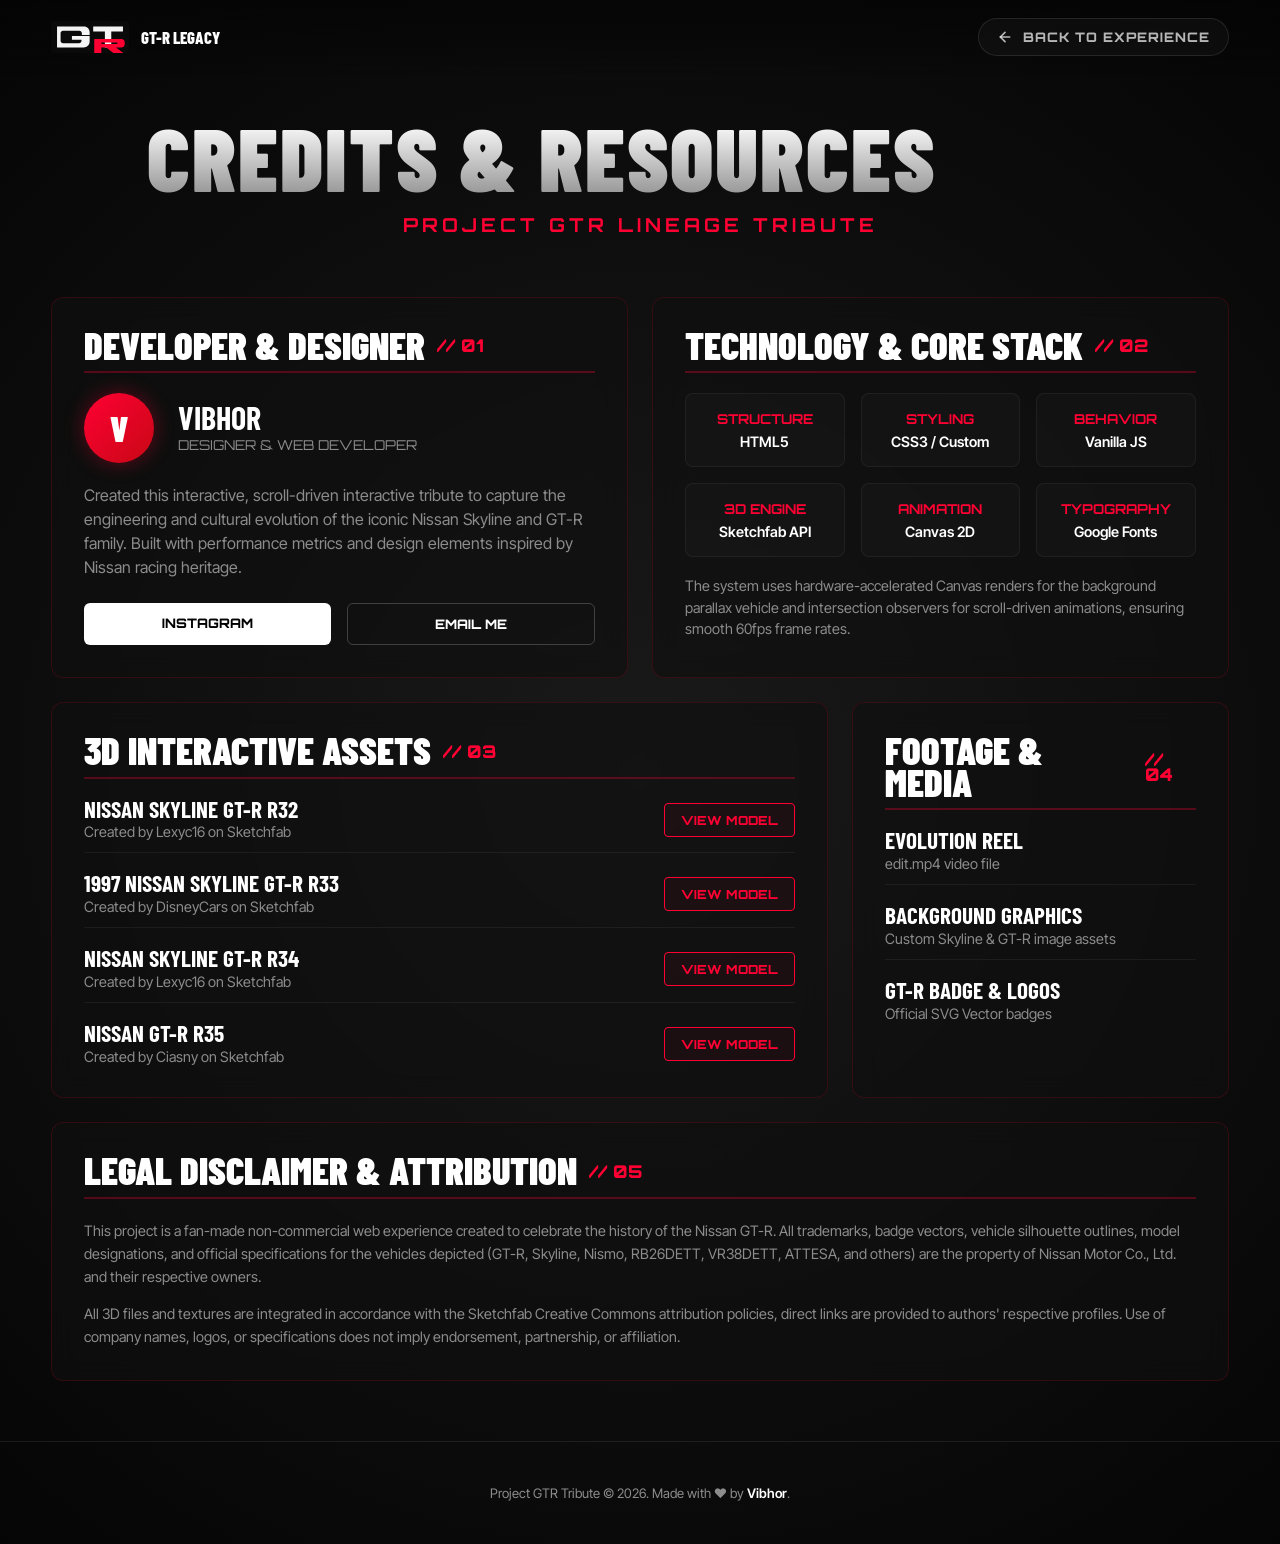
==== commit 0d3f1931: "feat(gtr-v2): complete audit, R35 dossier, mobile navigation, responsive overhaul, performance and S" ====
--- a/credits.html
+++ b/credits.html
@@ -13,6 +13,8 @@
   <link
     href="https://fonts.googleapis.com/css2?family=Barlow+Condensed:wght@600;700;800;900&family=Inter+Tight:wght@400;500;600;700&family=Orbitron:wght@600;700;800&display=swap"
     rel="stylesheet">
+  <link rel="icon" type="image/svg+xml" href="images/gt-r-badge.svg">
+  <link rel="canonical" href="https://vibhorsxni.github.io/GTR-V2/credits.html">
   <link rel="stylesheet" href="css/styles.css">
   <style>
     /* Dedicated styles for credits page to ensure visual excellence and wow-factor */
--- a/css/styles.css
+++ b/css/styles.css
@@ -33,6 +33,8 @@
   color: var(--text);
   font-family: var(--font-body);
   overflow-x: hidden;
+  width: 100%;
+  max-width: 100vw;
 }
 
 body.is-loading {
@@ -176,6 +178,7 @@
 }
 
 .hero-model {
+  overflow: hidden;
   position: sticky;
   top: 0;
   z-index: 1;
@@ -1219,9 +1222,7 @@
 }
 
 @media (max-width: 560px) {
-  .nav {
-    display: none;
-  }
+  /* Mobile nav uses slide-out panel */
 
   .brand span {
     display: none;
@@ -1322,36 +1323,336 @@
   color: var(--red);
 }
 
+
+/* ==========================================================================
+   NAVIGATION, TOPBAR & MOBILE MENU
+   ========================================================================== */
+.topbar {
+  position: fixed;
+  top: 0;
+  left: 0;
+  right: 0;
+  z-index: 50;
+  display: flex;
+  align-items: center;
+  justify-content: space-between;
+  gap: 20px;
+  padding: 18px clamp(18px, 4vw, 54px);
+  background: linear-gradient(180deg, rgba(5, 5, 5, 0.88) 0%, rgba(5, 5, 5, 0) 100%);
+  transition: background-color 0.3s ease, padding 0.3s ease, border-color 0.3s ease;
+}
+
+.topbar.is-scrolled {
+  background: rgba(8, 8, 8, 0.94);
+  backdrop-filter: blur(18px);
+  -webkit-backdrop-filter: blur(18px);
+  border-bottom: 1px solid rgba(255, 255, 255, 0.08);
+  padding-top: 14px;
+  padding-bottom: 14px;
+}
+
+.nav {
+  display: flex;
+  align-items: center;
+  gap: clamp(12px, 1.8vw, 28px);
+  font-family: var(--font-tech);
+  font-size: 0.82rem;
+  font-weight: 700;
+  letter-spacing: 1.5px;
+  text-transform: uppercase;
+}
+
+.nav a {
+  position: relative;
+  color: rgba(255, 255, 255, 0.72);
+  padding: 6px 0;
+  transition: color 0.2s ease;
+}
+
+.nav a::after {
+  content: '';
+  position: absolute;
+  bottom: 0;
+  left: 0;
+  width: 0;
+  height: 2px;
+  background: var(--red);
+  transition: width 0.25s ease;
+}
+
+.nav a:hover,
+.nav a.is-active {
+  color: #fff;
+}
+
+.nav a:hover::after,
+.nav a.is-active::after {
+  width: 100%;
+}
+
+/* Mobile Hamburger Toggle Button */
+.nav-toggle {
+  display: none;
+  flex-direction: column;
+  justify-content: space-between;
+  width: 44px;
+  height: 44px;
+  padding: 13px 10px;
+  background: rgba(255, 255, 255, 0.06);
+  border: 1px solid rgba(255, 255, 255, 0.18);
+  border-radius: 6px;
+  cursor: pointer;
+  z-index: 60;
+  transition: background-color 0.2s ease, border-color 0.2s ease;
+}
+
+.nav-toggle:hover,
+.nav-toggle:focus-visible {
+  background: rgba(255, 0, 51, 0.18);
+  border-color: var(--red);
+}
+
+.nav-toggle__bar {
+  display: block;
+  width: 100%;
+  height: 2px;
+  background: #fff;
+  border-radius: 2px;
+  transition: transform 0.3s cubic-bezier(0.16, 1, 0.3, 1), opacity 0.2s ease;
+}
+
+.nav-toggle[aria-expanded="true"] .nav-toggle__bar:nth-child(1) {
+  transform: translateY(6px) rotate(45deg);
+}
+
+.nav-toggle[aria-expanded="true"] .nav-toggle__bar:nth-child(2) {
+  opacity: 0;
+}
+
+.nav-toggle[aria-expanded="true"] .nav-toggle__bar:nth-child(3) {
+  transform: translateY(-6px) rotate(-45deg);
+}
+
+@media (max-width: 768px) {
+  .nav-toggle {
+    display: flex;
+  }
+
+  .nav {
+    position: fixed;
+    top: 0;
+    right: 0;
+    width: min(85vw, 360px);
+    height: 100vh;
+    background: rgba(10, 10, 10, 0.98);
+    backdrop-filter: blur(28px);
+    -webkit-backdrop-filter: blur(28px);
+    border-left: 1px solid rgba(255, 255, 255, 0.12);
+    flex-direction: column;
+    align-items: flex-start;
+    justify-content: flex-start;
+    padding: 100px 32px 40px;
+    gap: 20px;
+    transform: translateX(100%);
+    transition: transform 0.35s cubic-bezier(0.16, 1, 0.3, 1);
+    z-index: 55;
+    box-shadow: -15px 0 45px rgba(0, 0, 0, 0.85);
+  }
+
+  .nav.is-open {
+    transform: translateX(0);
+  }
+
+  .nav a {
+    font-size: 1.15rem;
+    width: 100%;
+    padding: 12px 0;
+    border-bottom: 1px solid rgba(255, 255, 255, 0.08);
+  }
+}
+
+/* Floating Back to Top Button */
+.back-to-top {
+  position: fixed;
+  bottom: 28px;
+  right: 28px;
+  z-index: 45;
+  width: 48px;
+  height: 48px;
+  border-radius: 50%;
+  background: rgba(15, 15, 15, 0.88);
+  border: 1px solid rgba(255, 0, 51, 0.55);
+  color: #fff;
+  display: flex;
+  align-items: center;
+  justify-content: center;
+  cursor: pointer;
+  opacity: 0;
+  visibility: hidden;
+  transform: translateY(16px);
+  transition: opacity 0.3s ease, transform 0.3s ease, background-color 0.2s ease, border-color 0.2s ease;
+  box-shadow: 0 10px 25px rgba(0, 0, 0, 0.6);
+  backdrop-filter: blur(10px);
+  -webkit-backdrop-filter: blur(10px);
+}
+
+.back-to-top.is-visible {
+  opacity: 1;
+  visibility: visible;
+  transform: translateY(0);
+}
+
+.back-to-top:hover {
+  background: var(--red);
+  border-color: var(--red);
+  transform: translateY(-3px);
+  box-shadow: 0 14px 30px rgba(255, 0, 51, 0.45);
+}
+
+/* 3D Model Card Skeletons */
+.model-card__loading {
+  position: absolute;
+  inset: 0;
+  display: flex;
+  flex-direction: column;
+  align-items: center;
+  justify-content: center;
+  gap: 14px;
+  background: #090909;
+  color: rgba(255, 255, 255, 0.6);
+  font-family: var(--font-tech);
+  font-size: 0.82rem;
+  text-transform: uppercase;
+  letter-spacing: 1.5px;
+  pointer-events: none;
+  transition: opacity 0.4s ease;
+  z-index: 1;
+}
+
+.model-card__loading.is-loaded {
+  opacity: 0;
+}
+
+.model-card__spinner {
+  width: 32px;
+  height: 32px;
+  border: 3px solid rgba(255, 255, 255, 0.12);
+  border-top-color: var(--red);
+  border-radius: 50%;
+  animation: spin 0.9s linear infinite;
+}
+
+@keyframes spin {
+  to { transform: rotate(360deg); }
+}
+
+
+
+/* ==========================================================================
+   UNIFIED GENERATION DRAWER SYSTEM (R32, R33, R34, R35)
+   ========================================================================== */
+
+/* Drawer Triggers */
+.gen-drawer-trigger,
+.r32-drawer-trigger,
+.r33-drawer-trigger,
+.r34-drawer-trigger,
+.r35-drawer-trigger {
+  display: inline-flex;
+  align-items: center;
+  gap: 12px;
+  width: fit-content;
+  min-height: 52px;
+  margin-top: 34px;
+  padding: 0 18px 0 22px;
+  border: 1px solid rgba(255, 0, 51, 0.62);
+  border-radius: 8px;
+  background: rgba(0, 0, 0, 0.68);
+  box-shadow: inset 4px 0 0 var(--red), 0 10px 30px rgba(0, 0, 0, 0.5);
+  color: #fff;
+  font-family: var(--font-tech);
+  font-size: 0.82rem;
+  font-weight: 800;
+  text-transform: uppercase;
+  letter-spacing: 1.5px;
+  cursor: pointer;
+  transition: transform 0.25s cubic-bezier(0.16, 1, 0.3, 1), background-color 0.25s ease, border-color 0.25s ease, box-shadow 0.25s ease;
+  will-change: transform, background-color, box-shadow;
+}
+
+.gen-drawer-trigger:hover,
+.r32-drawer-trigger:hover,
+.r33-drawer-trigger:hover,
+.r34-drawer-trigger:hover,
+.r35-drawer-trigger:hover {
+  transform: translateY(-2px);
+  background: var(--red);
+  border-color: var(--red);
+  box-shadow: inset 4px 0 0 #fff, 0 18px 36px rgba(255, 0, 51, 0.35);
+  color: #fff;
+}
+
+.gen-drawer-trigger:focus-visible,
+.r32-drawer-trigger:focus-visible,
+.r33-drawer-trigger:focus-visible,
+.r34-drawer-trigger:focus-visible,
+.r35-drawer-trigger:focus-visible {
+  outline: 2px solid #fff;
+  outline-offset: 4px;
+}
+
 /* Drawer Overlay Container */
-.r32-drawer {
+.gen-drawer,
+.r32-drawer,
+.r33-drawer,
+.r34-drawer,
+.r35-drawer {
   position: fixed;
   inset: 0;
   z-index: 100;
   pointer-events: none;
   visibility: hidden;
-}
-
-.r32-drawer.is-open {
+  overflow: hidden; /* Prevents off-screen panel from causing page horizontal overflow */
+}
+
+.gen-drawer.is-open,
+.r32-drawer.is-open,
+.r33-drawer.is-open,
+.r34-drawer.is-open,
+.r35-drawer.is-open {
   pointer-events: auto;
   visibility: visible;
 }
 
 /* Backdrop */
-.r32-drawer__backdrop {
+.gen-drawer__backdrop,
+.r32-drawer__backdrop,
+.r33-drawer__backdrop,
+.r34-drawer__backdrop,
+.r35-drawer__backdrop {
   position: absolute;
   inset: 0;
-  background: rgba(0, 0, 0, 0.9);
+  background: rgba(0, 0, 0, 0.92);
   backdrop-filter: blur(20px);
+  -webkit-backdrop-filter: blur(20px);
   opacity: 0;
   transition: opacity 0.5s ease;
 }
 
-.r32-drawer.is-open .r32-drawer__backdrop {
+.gen-drawer.is-open .gen-drawer__backdrop,
+.r32-drawer.is-open .r32-drawer__backdrop,
+.r33-drawer.is-open .r33-drawer__backdrop,
+.r34-drawer.is-open .r34-drawer__backdrop,
+.r35-drawer.is-open .r35-drawer__backdrop {
   opacity: 1;
 }
 
-/* Slide-in Panel — Full Screen */
-.r32-drawer__panel {
+/* Slide-in Panel */
+.gen-drawer__panel,
+.r32-drawer__panel,
+.r33-drawer__panel,
+.r34-drawer__panel,
+.r35-drawer__panel {
   position: absolute;
   top: 0;
   right: 0;
@@ -1361,542 +1662,109 @@
   flex-direction: column;
   background: #000;
   transform: translateX(100%);
-  transition: transform 0.6s cubic-bezier(0.16, 1, 0.3, 1);
+  transition: transform 0.55s cubic-bezier(0.16, 1, 0.3, 1);
   overflow-y: auto;
   overflow-x: hidden;
-}
-
-.r32-drawer.is-open .r32-drawer__panel {
+  -webkit-overflow-scrolling: touch;
+}
+
+.gen-drawer.is-open .gen-drawer__panel,
+.r32-drawer.is-open .r32-drawer__panel,
+.r33-drawer.is-open .r33-drawer__panel,
+.r34-drawer.is-open .r34-drawer__panel,
+.r35-drawer.is-open .r35-drawer__panel {
   transform: translateX(0);
 }
 
-.r32-drawer__content {
-  width: 100%;
-  max-width: 1400px;
-  margin: 0 auto;
-  padding: 0 0 60px;
-}
-
-/* Cinematic Hero */
-.r32-cinematic-hero {
-  position: relative;
-  width: 100%;
-  height: 60vh;
-  min-height: 400px;
-  margin-bottom: 40px;
-  background: #050505;
-  display: flex;
-  align-items: center;
-  justify-content: center;
-  overflow: hidden;
-}
-
-.r32-cinematic-video {
-  position: absolute;
-  inset: 0;
-  width: 100%;
-  height: 100%;
-  pointer-events: none;
-}
-
-.r32-cinematic-video iframe {
-  width: 100vw;
-  height: 56.25vw;
-  min-height: 100vh;
-  min-width: 177.77vh;
-  position: absolute;
-  top: 50%;
-  left: 50%;
-  transform: translate(-50%, -50%);
-  opacity: 0.6;
-}
-
-.r32-cinematic-overlay {
-  position: absolute;
-  inset: 0;
-  background: linear-gradient(to top, #000 0%, transparent 50%, rgba(0, 0, 0, 0.4) 100%);
-}
-
-.r32-cinematic-title {
-  position: relative;
-  z-index: 2;
-  font-family: var(--font-display);
-  font-size: clamp(4rem, 10vw, 8rem);
-  font-weight: 900;
-  line-height: 0.85;
-  text-align: center;
-  color: #fff;
-  margin: 0;
-  text-shadow: 0 10px 40px rgba(0, 0, 0, 0.8);
-}
-
-/* Bento Grid Layout */
-.r32-bento-layout {
-  display: grid;
-  grid-template-columns: repeat(3, 1fr);
-  gap: 16px;
-  padding: 0 clamp(20px, 4vw, 40px);
-}
-
-.bento-span-2 {
-  grid-column: span 2;
-}
-
-.r32-bento-card {
-  position: relative;
-  border-radius: 12px;
-  overflow: hidden;
-  background: #0f0f0f;
-  min-height: 280px;
-  padding: 32px;
-  display: flex;
-  flex-direction: column;
-  justify-content: flex-end;
-  border: 1px solid rgba(255, 255, 255, 0.04);
-  transition: all 0.4s ease;
-}
-
-.r32-bento-card:hover {
-  transform: translateY(-4px);
-  border-color: rgba(255, 0, 51, 0.3);
-  box-shadow: 0 20px 40px rgba(0, 0, 0, 0.5);
-}
-
-.bento-bg {
-  position: absolute;
-  inset: 0;
-  background-size: cover;
-  background-position: center;
-  opacity: 0.4;
-  transition: opacity 0.5s ease, transform 0.8s ease;
-}
-
-.r32-bento-card:hover .bento-bg {
-  opacity: 0.6;
-  transform: scale(1.05);
-}
-
-.bento-overlay {
-  position: absolute;
-  inset: 0;
-  background: linear-gradient(to top, rgba(0, 0, 0, 0.9) 0%, rgba(0, 0, 0, 0.2) 100%);
-}
-
-.bento-content {
-  position: relative;
-  z-index: 2;
-}
-
-.bento-content h3 {
-  font-family: var(--font-display);
-  font-size: clamp(1.4rem, 2vw, 2rem);
-  font-weight: 800;
-  color: #fff;
-  margin: 0 0 10px;
-  line-height: 1.1;
-}
-
-.bento-content p {
-  color: rgba(255, 255, 255, 0.6);
-  font-size: 0.95rem;
-  line-height: 1.5;
-  margin: 0;
-  max-width: 80%;
-}
-
-.r32-bento-accent {
-  position: absolute;
-  top: 24px;
-  right: 24px;
-  font-family: var(--font-display);
-  font-size: 3rem;
-  font-weight: 900;
-  color: rgba(255, 255, 255, 0.05);
-  line-height: 1;
-}
-
-.bento-icon {
-  position: absolute;
-  top: 24px;
-  right: 24px;
-  width: 40px;
-  height: 40px;
-  background: rgba(0, 0, 0, 0.4);
-  backdrop-filter: blur(8px);
-  border-radius: 50%;
-  display: flex;
-  align-items: center;
-  justify-content: center;
-  border: 1px solid rgba(255, 255, 255, 0.1);
-  opacity: 0;
-  transform: translateY(10px);
-  transition: all 0.3s ease;
-}
-
-.r32-bento-card:hover .bento-icon {
-  opacity: 1;
-  transform: translateY(0);
-}
-
-.bento-link {
-  display: inline-block;
-  margin-top: 16px;
-  color: #fff;
-  text-decoration: none;
-  font-family: var(--font-tech);
-  font-weight: 800;
-  font-size: 1.2rem;
-  opacity: 0;
-  transform: translateX(-10px);
-  transition: all 0.3s ease;
-}
-
-.r32-bento-card:hover .bento-link {
-  opacity: 1;
-  transform: translateX(0);
-}
-
-/* Stats Card */
-.bento-stats {
-  background: var(--red);
-  color: #fff;
-  display: flex;
-  flex-direction: column;
-  justify-content: center;
-  gap: 24px;
-}
-
-.bento-stats:hover {
-  border-color: transparent;
-}
-
-.bento-stat-item {
-  display: flex;
-  align-items: center;
-  gap: 16px;
-}
-
-.bento-stat-icon {
-  width: 48px;
-  height: 48px;
-  background: #fff;
-  border-radius: 50%;
-  display: flex;
-  align-items: center;
-  justify-content: center;
-  color: var(--red);
-}
-
-.bento-stat-item dt {
-  font-size: 0.75rem;
-  font-weight: 800;
-  text-transform: uppercase;
-  letter-spacing: 1px;
-  opacity: 0.8;
-  margin-bottom: 4px;
-}
-
-.bento-stat-item dd {
-  margin: 0;
-  font-family: var(--font-tech);
-  font-size: 1.6rem;
-  font-weight: 800;
-  line-height: 1;
-}
-
-/* Close Button */
-.bento-close-wrapper {
-  display: flex;
-  justify-content: center;
-  margin-top: 60px;
-}
-
-.bento-close-btn {
-  display: inline-flex;
-  align-items: center;
-  gap: 8px;
-  background: rgba(255, 255, 255, 0.1);
-  border: 1px solid rgba(255, 255, 255, 0.2);
-  padding: 12px 24px;
-  border-radius: 999px;
-  color: #fff;
-  font-family: var(--font-tech);
-  font-size: 0.85rem;
-  font-weight: 800;
-  text-transform: uppercase;
-  letter-spacing: 1px;
-  backdrop-filter: blur(10px);
-  cursor: pointer;
-  transition: all 0.3s ease;
-}
-
-.bento-close-btn:hover {
-  background: #fff;
-  color: #000;
-}
-
-.bento-close-btn svg {
-  transition: transform 0.3s ease;
-}
-
-.bento-close-btn:hover svg {
-  transform: rotate(90deg);
-}
-
-/* Scroll-Driven Reveal Animation */
-.r32-reveal {
-  opacity: 0;
-  transform: translateY(40px);
-  transition:
-    opacity 0.8s cubic-bezier(0.16, 1, 0.3, 1),
-    transform 0.8s cubic-bezier(0.16, 1, 0.3, 1);
-  transition-delay: var(--reveal-delay, 0ms);
-}
-
-.r32-reveal.is-visible {
-  opacity: 1;
-  transform: translateY(0);
-}
-
-/* Responsive */
-@media (max-width: 1024px) {
-  .r32-bento-layout {
-    grid-template-columns: repeat(2, 1fr);
-  }
-}
-
-@media (max-width: 768px) {
-  .r32-bento-layout {
-    grid-template-columns: 1fr;
-  }
-
-  .bento-span-2 {
-    grid-column: span 1;
-  }
-
-  .r32-cinematic-hero {
-    height: 40vh;
-  }
-}
-
-.r32-drawer-trigger {
-  display: inline-flex;
-  align-items: center;
-  gap: 12px;
-  width: fit-content;
-  margin-top: 34px;
-  padding: 15px 18px;
-  border: 1px solid rgba(255, 255, 255, .2);
-  border-radius: 8px;
-  background: rgba(255, 0, 51, .14);
-  color: #fff;
-  font-family: var(--font-tech);
-  font-size: .78rem;
-  font-weight: 800;
-  text-transform: uppercase;
-  cursor: pointer;
-  backdrop-filter: blur(10px);
-  transition: transform 220ms ease, border-color 220ms ease, background 220ms ease;
-}
-
-.r32-drawer-trigger:hover {
-  transform: translateY(-2px);
-  border-color: rgba(255, 0, 51, .72);
-  background: rgba(255, 0, 51, .34);
-}
-
-#r32.generation {
-  grid-template-columns: minmax(380px, .96fr) minmax(360px, .86fr);
-  gap: clamp(34px, 5vw, 72px);
-  min-height: 100vh;
-  padding-top: clamp(88px, 10vw, 128px);
-  padding-bottom: clamp(64px, 8vw, 104px);
-}
-
-#r32 .generation__media {
-  min-height: clamp(390px, 43vw, 620px);
-  border-color: rgba(255, 255, 255, .16);
-  border-radius: 8px;
-  box-shadow:
-    0 0 0 1px rgba(255, 0, 51, .16),
-    0 32px 90px rgba(0, 0, 0, .72);
-}
-
-#r32 .generation__media::after {
-  content: "";
-  position: absolute;
-  inset: 0;
-  pointer-events: none;
-  border-radius: inherit;
-  box-shadow: inset 0 0 0 1px rgba(255, 255, 255, .08);
-}
-
-#r32 .generation__content {
-  position: relative;
-  isolation: isolate;
-  padding: clamp(10px, 2vw, 26px) 0;
-}
-
-#r32 .generation__content::before {
-  content: "";
-  position: absolute;
-  z-index: -1;
-  inset: 13% -8% 8% -10%;
-  background: url("../images/gt-r-badge.svg") center / contain no-repeat;
-  opacity: .17;
-  filter: grayscale(1) contrast(1.2);
-}
-
-#r32 .generation__content .eyebrow {
-  margin-bottom: 12px;
-  color: var(--red);
-  font-size: clamp(.95rem, 1.35vw, 1.3rem);
-}
-
-#r32 .generation__content h2 {
-  font-size: clamp(4.5rem, 9vw, 10rem);
-  line-height: .78;
-  text-shadow: 0 14px 40px rgba(0, 0, 0, .72);
-}
-
-#r32 .generation__content>p {
-  max-width: 620px;
-  margin-top: 22px;
-  color: rgba(255, 255, 255, .9);
-  font-size: clamp(1.05rem, 1.55vw, 1.45rem);
-  line-height: 1.28;
-  text-shadow: 0 10px 26px rgba(0, 0, 0, .86);
-}
-
-#r32 .stats-grid {
-  max-width: 560px;
-  grid-template-columns: repeat(2, minmax(0, 1fr));
-  column-gap: 34px;
-  row-gap: 18px;
-  margin-top: 34px;
-}
-
-#r32 .stats-grid div {
-  border-top-color: rgba(255, 255, 255, .2);
-}
-
-#r32 .stats-grid dt {
-  color: rgba(255, 255, 255, .52);
-  font-size: .68rem;
-}
-
-#r32 .stats-grid dd {
-  color: #fff;
-  font-size: clamp(1.05rem, 1.5vw, 1.45rem);
-}
-
-#r32 .r32-drawer-trigger {
-  min-height: 52px;
-  margin-top: 34px;
-  padding: 0 18px 0 22px;
-  border-color: rgba(255, 0, 51, .62);
-  background: rgba(0, 0, 0, .58);
-  box-shadow: inset 4px 0 0 var(--red);
-}
-
-#r32 .r32-drawer-trigger:hover {
-  background: var(--red);
-  border-color: var(--red);
-  box-shadow: inset 4px 0 0 #fff, 0 18px 36px rgba(255, 0, 51, .2);
-}
-
-@media (max-width: 980px) {
-  #r32.generation {
-    grid-template-columns: 1fr;
-  }
-
-  #r32 .generation__media {
-    min-height: 360px;
-  }
-
-  #r32 .generation__content h2 {
-    font-size: clamp(4rem, 15vw, 7rem);
-  }
-}
-
-@media (max-width: 560px) {
-  #r32 .stats-grid {
-    grid-template-columns: 1fr 1fr;
-    column-gap: 18px;
-  }
-
-  #r32 .generation__media {
-    min-height: 300px;
-  }
-
-  #r32 .generation__content>p {
-    font-size: 1rem;
-  }
-}
-
-.r32-drawer__header {
+/* Sticky Header */
+.gen-drawer__header,
+.r32-drawer__header,
+.r33-drawer__header,
+.r34-drawer__header,
+.r35-drawer__header {
   position: sticky;
   top: 0;
-  z-index: 6;
+  z-index: 10;
   display: flex;
   align-items: center;
   justify-content: space-between;
   gap: 24px;
   padding: 18px clamp(18px, 4vw, 54px);
-  border-bottom: 1px solid rgba(255, 255, 255, .08);
-  background: rgba(0, 0, 0, .72);
+  border-bottom: 1px solid rgba(255, 255, 255, 0.08);
+  background: rgba(0, 0, 0, 0.85);
   backdrop-filter: blur(18px);
-}
-
-.r32-drawer__title {
+  -webkit-backdrop-filter: blur(18px);
+}
+
+.gen-drawer__title,
+.r32-drawer__title,
+.r33-drawer__title,
+.r34-drawer__title,
+.r35-drawer__title {
   font-size: clamp(1.8rem, 3.8vw, 3.8rem);
-  line-height: .9;
-}
-
-.r32-drawer__close {
+  line-height: 0.9;
+  margin: 0;
+}
+
+.gen-drawer__close,
+.r32-drawer__close,
+.r33-drawer__close,
+.r34-drawer__close,
+.r35-drawer__close {
   display: inline-flex;
   align-items: center;
   justify-content: center;
   min-width: 50px;
   min-height: 50px;
-  border: 1px solid rgba(255, 255, 255, .16);
+  border: 1px solid rgba(255, 255, 255, 0.16);
   border-radius: 8px;
-  background: rgba(255, 255, 255, .06);
+  background: rgba(255, 255, 255, 0.06);
   color: #fff;
   cursor: pointer;
   transition: background 220ms ease, color 220ms ease, transform 220ms ease;
 }
 
-.r32-drawer__close:hover {
+.gen-drawer__close:hover,
+.r32-drawer__close:hover,
+.r33-drawer__close:hover,
+.r34-drawer__close:hover,
+.r35-drawer__close:hover {
   transform: translateY(-2px);
   background: #fff;
   color: #050505;
 }
 
-.r32-drawer__content {
+/* Content Container */
+.gen-drawer__content,
+.r32-drawer__content,
+.r33-drawer__content,
+.r34-drawer__content,
+.r35-drawer__content {
+  width: 100%;
   max-width: none;
   padding-bottom: 0;
 }
 
-.r32-drawer__content>.r32-cards-grid,
-.r32-drawer__content>.r32-statement,
-.r32-drawer__content>.r32-timeline,
-.r32-drawer__content>.r32-clips,
-.r32-drawer__content>.r32-production {
-  display: none;
-}
-
-.r32-cinema {
+/* Cinema Hero Section */
+.gen-cinema,
+.r32-cinema,
+.r33-cinema,
+.r34-cinema,
+.r35-cinema {
   position: relative;
   min-height: calc(100vh - 118px);
   display: grid;
   align-items: end;
   overflow: hidden;
-  border-bottom: 1px solid rgba(255, 255, 255, .1);
+  border-bottom: 1px solid rgba(255, 255, 255, 0.1);
   background: #030303;
 }
 
-.r32-cinema video {
+.gen-cinema video,
+.r32-cinema video,
+.r33-cinema video,
+.r34-cinema video,
+.r35-cinema video {
   position: absolute;
   inset: 0;
   width: 100%;
@@ -1905,64 +1773,97 @@
   filter: saturate(1.1) contrast(1.1) brightness(1.15);
 }
 
-.r32-cinema__shade {
+.gen-cinema__shade,
+.r32-cinema__shade,
+.r33-cinema__shade,
+.r34-cinema__shade,
+.r35-cinema__shade {
   position: absolute;
   inset: 0;
   background:
-    linear-gradient(90deg, rgba(0, 0, 0, .65), rgba(0, 0, 0, .05) 54%, rgba(0, 0, 0, .55)),
-    linear-gradient(180deg, rgba(0, 0, 0, .45), transparent 38%, rgba(0, 0, 0, .9) 100%);
-}
-
-.r32-cinema__copy {
+    linear-gradient(90deg, rgba(0, 0, 0, 0.65), rgba(0, 0, 0, 0.05) 54%, rgba(0, 0, 0, 0.55)),
+    linear-gradient(180deg, rgba(0, 0, 0, 0.45), transparent 38%, rgba(0, 0, 0, 0.9) 100%);
+}
+
+.gen-cinema__copy,
+.r32-cinema__copy,
+.r33-cinema__copy,
+.r34-cinema__copy,
+.r35-cinema__copy {
   position: relative;
   z-index: 2;
   width: min(980px, 92vw);
   padding: clamp(86px, 12vw, 160px) clamp(20px, 6vw, 86px);
 }
 
-.r32-cinema__copy h3 {
+.gen-cinema__copy h3,
+.r32-cinema__copy h3,
+.r33-cinema__copy h3,
+.r34-cinema__copy h3,
+.r35-cinema__copy h3 {
   max-width: 860px;
   font-size: clamp(2.4rem, 6.2vw, 7rem);
-  line-height: .86;
-}
-
-.r32-cinema__cta {
+  line-height: 0.86;
+}
+
+.gen-cinema__cta,
+.r32-cinema__cta,
+.r33-cinema__cta,
+.r34-cinema__cta,
+.r35-cinema__cta {
   display: inline-flex;
   margin-top: 28px;
   padding: 12px 0;
   border-bottom: 2px solid var(--red);
   color: #fff;
   font-family: var(--font-tech);
-  font-size: .82rem;
+  font-size: 0.82rem;
   font-weight: 800;
   text-transform: uppercase;
 }
 
-.r32-cinema__meters {
+.gen-cinema__meters,
+.r32-cinema__meters,
+.r33-cinema__meters,
+.r34-cinema__meters,
+.r35-cinema__meters {
   position: absolute;
   right: clamp(18px, 5vw, 70px);
   bottom: clamp(20px, 5vw, 70px);
   z-index: 3;
   display: grid;
-  grid-template-columns: repeat(3, minmax(120px, 1fr));
+  grid-template-columns: repeat(3, minmax(110px, 1fr));
   gap: 10px;
   width: min(560px, 58vw);
 }
 
+.gen-cinema__meters span,
 .r32-cinema__meters span,
-.r32-gauge {
+.r33-cinema__meters span,
+.r34-cinema__meters span,
+.r35-cinema__meters span,
+.gen-gauge,
+.r32-gauge,
+.r33-gauge,
+.r34-gauge,
+.r35-gauge {
   min-height: 112px;
   padding: 16px;
-  border: 1px solid rgba(255, 255, 255, .12);
+  border: 1px solid rgba(255, 255, 255, 0.12);
   border-radius: 8px;
-  background: rgba(10, 10, 10, .72);
-  color: rgba(255, 255, 255, .68);
+  background: rgba(10, 10, 10, 0.76);
+  color: rgba(255, 255, 255, 0.68);
   font-weight: 800;
   text-transform: uppercase;
   backdrop-filter: blur(14px);
-}
-
-.r32-cinema__meters strong {
+  -webkit-backdrop-filter: blur(14px);
+}
+
+.gen-cinema__meters strong,
+.r32-cinema__meters strong,
+.r33-cinema__meters strong,
+.r34-cinema__meters strong,
+.r35-cinema__meters strong {
   display: block;
   margin-bottom: 8px;
   color: #fff;
@@ -1970,55 +1871,105 @@
   font-size: clamp(1.25rem, 2vw, 2.1rem);
 }
 
+/* Briefing Section */
+.gen-briefing,
 .r32-briefing,
+.r33-briefing,
+.r34-briefing,
+.r35-briefing,
+.gen-dashboard,
 .r32-dashboard,
+.r33-dashboard,
+.r34-dashboard,
+.r35-dashboard,
+.gen-modern-timeline,
 .r32-modern-timeline,
-.r32-close-row {
+.r33-modern-timeline,
+.r34-modern-timeline,
+.r35-modern-timeline,
+.gen-close-row,
+.r32-close-row,
+.r33-close-row,
+.r34-close-row,
+.r35-close-row {
   width: min(1400px, calc(100vw - 36px));
   margin: 0 auto;
-}
-
-.r32-briefing {
+  max-width: 100%;
+}
+
+.gen-briefing,
+.r32-briefing,
+.r33-briefing,
+.r34-briefing,
+.r35-briefing {
   padding: clamp(70px, 9vw, 120px) 0 34px;
 }
 
-.r32-briefing__intro {
-  display: grid;
-  grid-template-columns: minmax(0, .9fr) minmax(280px, .55fr);
+.gen-briefing__intro,
+.r32-briefing__intro,
+.r33-briefing__intro,
+.r34-briefing__intro,
+.r35-briefing__intro {
+  display: grid;
+  grid-template-columns: minmax(0, 0.9fr) minmax(280px, 0.55fr);
   gap: clamp(28px, 5vw, 72px);
   align-items: end;
   margin-bottom: 28px;
 }
 
-.r32-briefing__intro h3 {
+.gen-briefing__intro h3,
+.r32-briefing__intro h3,
+.r33-briefing__intro h3,
+.r34-briefing__intro h3,
+.r35-briefing__intro h3 {
   font-size: clamp(2rem, 4vw, 4.7rem);
-  line-height: .94;
-}
-
-.r32-briefing__intro p:not(.eyebrow) {
+  line-height: 0.94;
+}
+
+.gen-briefing__intro p:not(.eyebrow),
+.r32-briefing__intro p:not(.eyebrow),
+.r33-briefing__intro p:not(.eyebrow),
+.r34-briefing__intro p:not(.eyebrow),
+.r35-briefing__intro p:not(.eyebrow) {
   margin: 0;
-  color: rgba(255, 255, 255, .68);
-  font-size: clamp(.94rem, 1.15vw, 1.08rem);
+  color: rgba(255, 255, 255, 0.68);
+  font-size: clamp(0.94rem, 1.15vw, 1.08rem);
   font-weight: 650;
   line-height: 1.42;
 }
 
-.r32-briefing__grid {
-  display: grid;
-  grid-template-columns: minmax(0, 1.15fr) minmax(320px, .85fr);
+.gen-briefing__grid,
+.r32-briefing__grid,
+.r33-briefing__grid,
+.r34-briefing__grid,
+.r35-briefing__grid {
+  display: grid;
+  grid-template-columns: minmax(0, 1.15fr) minmax(320px, 0.85fr);
   gap: 14px;
 }
 
+.gen-focus,
 .r32-focus,
-.r32-dossier__card {
-  border: 1px solid rgba(255, 255, 255, .1);
+.r33-focus,
+.r34-focus,
+.r35-focus,
+.gen-dossier__card,
+.r32-dossier__card,
+.r33-dossier__card,
+.r34-dossier__card,
+.r35-dossier__card {
+  border: 1px solid rgba(255, 255, 255, 0.1);
   border-radius: 8px;
   background:
-    linear-gradient(145deg, rgba(255, 0, 51, .13), rgba(255, 255, 255, .035)),
+    linear-gradient(145deg, rgba(255, 0, 51, 0.13), rgba(255, 255, 255, 0.035)),
     #080808;
 }
 
-.r32-focus {
+.gen-focus,
+.r32-focus,
+.r33-focus,
+.r34-focus,
+.r35-focus {
   min-height: 520px;
   display: flex;
   flex-direction: column;
@@ -2027,60 +1978,92 @@
   overflow: hidden;
 }
 
-.r32-focus__kicker {
+.gen-focus__kicker,
+.r32-focus__kicker,
+.r33-focus__kicker,
+.r34-focus__kicker,
+.r35-focus__kicker {
   color: var(--red);
   font-family: var(--font-tech);
-  font-size: .82rem;
+  font-size: 0.82rem;
   font-weight: 800;
   text-transform: uppercase;
 }
 
-.r32-focus h3 {
-  margin-top: 18px;
-  font-size: clamp(2.35rem, 4.8vw, 5.7rem);
-  line-height: .9;
-}
-
-.r32-focus p {
-  max-width: 740px;
-  margin: 24px 0 0;
-  color: rgba(255, 255, 255, .72);
-  font-size: clamp(.98rem, 1.22vw, 1.16rem);
+.gen-focus h3,
+.r32-focus h3,
+.r33-focus h3,
+.r34-focus h3,
+.r35-focus h3 {
+  margin: 12px 0 16px;
+  font-size: clamp(2.2rem, 3.8vw, 4.2rem);
+  line-height: 0.94;
+}
+
+.gen-focus p:not(.eyebrow),
+.r32-focus p:not(.eyebrow),
+.r33-focus p:not(.eyebrow),
+.r34-focus p:not(.eyebrow),
+.r35-focus p:not(.eyebrow) {
+  margin: 0;
+  color: rgba(255, 255, 255, 0.72);
+  font-size: clamp(0.96rem, 1.2vw, 1.15rem);
   font-weight: 650;
   line-height: 1.42;
 }
 
-.r32-focus__metric {
+.gen-focus__metric,
+.r32-focus__metric,
+.r33-focus__metric,
+.r34-focus__metric,
+.r35-focus__metric {
   display: grid;
   grid-template-columns: auto 1fr;
   gap: 18px;
   align-items: end;
   margin-top: 38px;
   padding-top: 18px;
-  border-top: 1px solid rgba(255, 255, 255, .14);
-}
-
-.r32-focus__metric strong {
+  border-top: 1px solid rgba(255, 255, 255, 0.14);
+}
+
+.gen-focus__metric strong,
+.r32-focus__metric strong,
+.r33-focus__metric strong,
+.r34-focus__metric strong,
+.r35-focus__metric strong {
   color: var(--red);
   font-family: var(--font-tech);
   font-size: clamp(2.3rem, 4.8vw, 5.5rem);
-  line-height: .8;
-}
-
-.r32-focus__metric span {
-  color: rgba(255, 255, 255, .58);
+  line-height: 0.8;
+}
+
+.gen-focus__metric span,
+.r32-focus__metric span,
+.r33-focus__metric span,
+.r34-focus__metric span,
+.r35-focus__metric span {
+  color: rgba(255, 255, 255, 0.58);
   font-weight: 900;
   text-transform: uppercase;
 }
 
-.r32-dossier {
+/* Dossier Selector Cards */
+.gen-dossier,
+.r32-dossier,
+.r33-dossier,
+.r34-dossier,
+.r35-dossier {
   display: grid;
   grid-template-columns: 1fr;
   gap: 14px;
 }
 
-.r32-dossier__card {
-  min-height: 119px;
+.gen-dossier__card,
+.r32-dossier__card,
+.r33-dossier__card,
+.r34-dossier__card,
+.r35-dossier__card {
+  min-height: 110px;
   display: grid;
   grid-template-columns: auto 1fr;
   grid-template-rows: 1fr auto;
@@ -2093,16 +2076,28 @@
   transition: transform 220ms ease, border-color 220ms ease, background 220ms ease;
 }
 
+.gen-dossier__card:hover,
 .r32-dossier__card:hover,
-.r32-dossier__card.is-active {
+.r33-dossier__card:hover,
+.r34-dossier__card:hover,
+.r35-dossier__card:hover,
+.gen-dossier__card.is-active,
+.r32-dossier__card.is-active,
+.r33-dossier__card.is-active,
+.r34-dossier__card.is-active,
+.r35-dossier__card.is-active {
   transform: translateX(-4px);
-  border-color: rgba(255, 0, 51, .72);
+  border-color: rgba(255, 0, 51, 0.72);
   background:
-    linear-gradient(145deg, rgba(255, 0, 51, .26), rgba(255, 255, 255, .05)),
+    linear-gradient(145deg, rgba(255, 0, 51, 0.26), rgba(255, 255, 255, 0.05)),
     #111;
 }
 
-.r32-dossier__card span {
+.gen-dossier__card span,
+.r32-dossier__card span,
+.r33-dossier__card span,
+.r34-dossier__card span,
+.r35-dossier__card span {
   grid-row: 1 / 3;
   color: var(--red);
   font-family: var(--font-tech);
@@ -2110,102 +2105,170 @@
   font-weight: 900;
 }
 
-.r32-dossier__card strong {
+.gen-dossier__card strong,
+.r32-dossier__card strong,
+.r33-dossier__card strong,
+.r34-dossier__card strong,
+.r35-dossier__card strong {
   align-self: end;
   font-family: var(--font-display);
-  font-size: clamp(1.45rem, 2.25vw, 2.25rem);
-  line-height: .96;
-  text-transform: uppercase;
-}
-
-.r32-dossier__card small {
+  font-size: clamp(1.35rem, 2vw, 2.1rem);
+  line-height: 0.96;
+  text-transform: uppercase;
+}
+
+.gen-dossier__card small,
+.r32-dossier__card small,
+.r33-dossier__card small,
+.r34-dossier__card small,
+.r35-dossier__card small {
   align-self: start;
-  color: rgba(255, 255, 255, .56);
-  font-size: .8rem;
+  color: rgba(255, 255, 255, 0.56);
+  font-size: 0.8rem;
   font-weight: 900;
   text-transform: uppercase;
 }
 
-.r32-dashboard {
+/* Dashboard Gauges */
+.gen-dashboard,
+.r32-dashboard,
+.r33-dashboard,
+.r34-dashboard,
+.r35-dashboard {
   display: grid;
   grid-template-columns: repeat(4, minmax(0, 1fr));
   gap: 12px;
   padding: 22px 0 clamp(54px, 8vw, 92px);
 }
 
-.r32-gauge {
+.gen-gauge,
+.r32-gauge,
+.r33-gauge,
+.r34-gauge,
+.r35-gauge {
   display: grid;
   align-content: end;
   gap: 12px;
 }
 
-.r32-gauge span {
-  color: rgba(255, 255, 255, .56);
-  font-size: .75rem;
-}
-
-.r32-gauge strong {
+.gen-gauge span,
+.r32-gauge span,
+.r33-gauge span,
+.r34-gauge span,
+.r35-gauge span {
+  color: rgba(255, 255, 255, 0.56);
+  font-size: 0.75rem;
+}
+
+.gen-gauge strong,
+.r32-gauge strong,
+.r33-gauge strong,
+.r34-gauge strong,
+.r35-gauge strong {
   color: #fff;
   font-family: var(--font-tech);
   font-size: clamp(1.25rem, 2.1vw, 2.25rem);
 }
 
-.r32-gauge i {
+.gen-gauge i,
+.r32-gauge i,
+.r33-gauge i,
+.r34-gauge i,
+.r35-gauge i {
   display: block;
   height: 4px;
   border-radius: 999px;
   background:
-    linear-gradient(90deg, var(--red) var(--fill), rgba(255, 255, 255, .14) var(--fill));
-}
-
-.r32-modern-timeline {
+    linear-gradient(90deg, var(--red) var(--fill, 50%), rgba(255, 255, 255, 0.14) var(--fill, 50%));
+}
+
+/* Modern Timeline Section */
+.gen-modern-timeline,
+.r32-modern-timeline,
+.r33-modern-timeline,
+.r34-modern-timeline,
+.r35-modern-timeline {
+  width: min(1400px, calc(100vw - 36px));
+  max-width: 100%;
+  margin: 0 auto;
   padding: clamp(54px, 8vw, 96px) 0;
-  border-top: 1px solid rgba(255, 255, 255, .12);
-}
-
-.r32-modern-timeline h3 {
+  border-top: 1px solid rgba(255, 255, 255, 0.12);
+  overflow: hidden;
+}
+
+.gen-modern-timeline h3,
+.r32-modern-timeline h3,
+.r33-modern-timeline h3,
+.r34-modern-timeline h3,
+.r35-modern-timeline h3 {
   margin-bottom: 28px;
   font-size: clamp(2rem, 3.8vw, 4.5rem);
-  line-height: .95;
-}
-
-.r32-modern-timeline__rail {
+  line-height: 0.95;
+}
+
+.gen-modern-timeline__rail,
+.r32-modern-timeline__rail,
+.r33-modern-timeline__rail,
+.r34-modern-timeline__rail,
+.r35-modern-timeline__rail {
   display: grid;
   grid-template-columns: repeat(6, minmax(190px, 1fr));
   gap: 1px;
   overflow-x: auto;
-  padding-bottom: 10px;
-}
-
-.r32-modern-timeline__rail article {
+  max-width: 100%;
+  padding-bottom: 12px;
+  -webkit-overflow-scrolling: touch;
+}
+
+.gen-modern-timeline__rail article,
+.r32-modern-timeline__rail article,
+.r33-modern-timeline__rail article,
+.r34-modern-timeline__rail article,
+.r35-modern-timeline__rail article {
   min-height: 210px;
   padding: 18px;
-  border-left: 1px solid rgba(255, 255, 255, .14);
-  background: rgba(255, 255, 255, .04);
-}
-
-.r32-modern-timeline__rail span {
+  border-left: 1px solid rgba(255, 255, 255, 0.14);
+  background: rgba(255, 255, 255, 0.04);
+}
+
+.gen-modern-timeline__rail span,
+.r32-modern-timeline__rail span,
+.r33-modern-timeline__rail span,
+.r34-modern-timeline__rail span,
+.r35-modern-timeline__rail span {
   color: var(--red);
   font-family: var(--font-tech);
   font-size: 1.05rem;
   font-weight: 900;
 }
 
-.r32-modern-timeline__rail p {
+.gen-modern-timeline__rail p,
+.r32-modern-timeline__rail p,
+.r33-modern-timeline__rail p,
+.r34-modern-timeline__rail p,
+.r35-modern-timeline__rail p {
   margin: 52px 0 0;
-  color: rgba(255, 255, 255, .65);
-  font-size: .94rem;
+  color: rgba(255, 255, 255, 0.65);
+  font-size: 0.94rem;
   font-weight: 700;
   line-height: 1.35;
 }
 
-.r32-close-row {
+/* Close Row */
+.gen-close-row,
+.r32-close-row,
+.r33-close-row,
+.r34-close-row,
+.r35-close-row {
   display: flex;
   justify-content: center;
   padding: 24px 0 70px;
 }
 
-.r32-drawer__close--bottom {
+.r32-drawer__close--bottom,
+.r33-drawer__close--bottom,
+.r34-drawer__close--bottom,
+.r35-drawer__close--bottom {
   gap: 14px;
   padding: 0 22px;
   font-family: var(--font-tech);
@@ -2213,2832 +2276,195 @@
   text-transform: uppercase;
 }
 
-@media (max-width: 1024px) {
-
-  .r32-cinema__meters,
-  .r32-briefing__intro,
-  .r32-briefing__grid,
-  .r32-dashboard {
-    grid-template-columns: 1fr;
-  }
-
-  .r32-cinema__meters {
-    position: relative;
-    right: auto;
-    bottom: auto;
-    width: auto;
-    margin: 0 18px 18px;
-  }
-}
-
-@media (max-width: 640px) {
-  .r32-drawer__header {
-    align-items: flex-start;
-  }
-
-  .r32-drawer__title {
-    font-size: 1.55rem;
-  }
-
-  .r32-cinema {
-    min-height: 82vh;
-  }
-
-  .r32-cinema__copy {
-    padding: 82px 18px 28px;
-  }
-
-  .r32-focus {
-    min-height: 430px;
-  }
-
-  .r32-dossier__card {
-    min-height: 96px;
-  }
-}
-
-
-/* R33 DRAWER */
-
-.r33-cinematic-trigger {
-  display: inline-flex;
-  align-items: center;
-  justify-content: center;
-  width: fit-content;
-  margin-top: 34px;
-  padding: 14px 0;
-  border: none;
-  background: transparent;
+/* Feature Cards Grid */
+.gen-cards-grid,
+.r32-cards-grid,
+.r33-cards-grid,
+.r34-cards-grid,
+.r35-cards-grid {
+  display: grid;
+  grid-template-columns: repeat(2, minmax(0, 1fr));
+  gap: 18px;
+  width: min(1400px, calc(100vw - 36px));
+  max-width: 100%;
+  margin: 40px auto;
+}
+
+.gen-card,
+.r32-card,
+.r33-card,
+.r34-card,
+.r35-card {
+  position: relative;
+  padding: 32px 28px;
+  border: 1px solid rgba(255, 255, 255, 0.1);
+  border-radius: 8px;
+  background: rgba(12, 12, 12, 0.72);
+  backdrop-filter: blur(12px);
+  -webkit-backdrop-filter: blur(12px);
+  overflow: hidden;
+}
+
+.gen-card__accent,
+.r32-card__accent,
+.r33-card__accent,
+.r34-card__accent,
+.r35-card__accent {
+  position: absolute;
+  top: 20px;
+  right: 24px;
+  color: rgba(255, 0, 51, 0.4);
+  font-family: var(--font-tech);
+  font-size: 1.8rem;
+  font-weight: 900;
+  letter-spacing: 2px;
+}
+
+.gen-card h3,
+.r32-card h3,
+.r33-card h3,
+.r34-card h3,
+.r35-card h3 {
+  margin: 0 0 14px;
+  font-size: clamp(1.4rem, 2vw, 2rem);
+}
+
+.gen-card p,
+.r32-card p,
+.r33-card p,
+.r34-card p,
+.r35-card p {
+  margin: 0;
+  color: rgba(255, 255, 255, 0.65);
+  font-size: 0.95rem;
+  line-height: 1.5;
+}
+
+/* Statement Dividers */
+.gen-statement,
+.r32-statement,
+.r33-statement,
+.r34-statement,
+.r35-statement {
+  width: min(1400px, calc(100vw - 36px));
+  max-width: 100%;
+  margin: 60px auto;
+  text-align: center;
+}
+
+.gen-statement p,
+.r32-statement p,
+.r33-statement p,
+.r34-statement p,
+.r35-statement p {
+  font-family: var(--font-display);
+  font-size: clamp(2.4rem, 5.5vw, 5.5rem);
+  line-height: 0.95;
+  text-transform: uppercase;
+  color: rgba(255, 255, 255, 0.45);
+}
+
+.gen-statement strong,
+.r32-statement strong,
+.r33-statement strong,
+.r34-statement strong,
+.r35-statement strong {
+  color: var(--red);
+}
+
+.r32-statement--final,
+.r33-statement--final,
+.r34-statement--final,
+.r35-statement--final {
+  margin: 80px auto 100px;
+}
+
+/* Production / Era Stats Grid */
+.gen-production,
+.r32-production,
+.r33-production,
+.r34-production,
+.r35-production {
+  width: min(1400px, calc(100vw - 36px));
+  max-width: 100%;
+  margin: 40px auto;
+}
+
+.gen-production__grid,
+.r32-production__grid,
+.r33-production__grid,
+.r34-production__grid,
+.r35-production__grid {
+  display: grid;
+  grid-template-columns: repeat(4, minmax(0, 1fr));
+  gap: 12px;
+}
+
+.gen-production__grid > div,
+.r32-production__grid > div,
+.r33-production__grid > div,
+.r34-production__grid > div,
+.r35-production__grid > div {
+  padding: 24px;
+  border: 1px solid rgba(255, 255, 255, 0.1);
+  border-radius: 8px;
+  background: rgba(12, 12, 12, 0.8);
+  text-align: center;
+}
+
+.gen-production__grid dt,
+.r32-production__grid dt,
+.r33-production__grid dt,
+.r34-production__grid dt,
+.r35-production__grid dt {
+  color: rgba(255, 255, 255, 0.55);
+  font-size: 0.8rem;
+  font-weight: 700;
+  text-transform: uppercase;
+  margin-bottom: 8px;
+}
+
+.gen-production__grid dd,
+.r32-production__grid dd,
+.r33-production__grid dd,
+.r34-production__grid dd,
+.r35-production__grid dd {
+  margin: 0;
   color: #fff;
   font-family: var(--font-tech);
-  font-size: 0.85rem;
-  font-weight: 800;
-  letter-spacing: 2px;
-  text-transform: uppercase;
-  cursor: pointer;
-  border-bottom: 1px solid rgba(255, 255, 255, 0.3);
-  transition: all 0.3s ease;
-}
-
-.r33-cinematic-trigger:hover {
-  border-bottom-color: var(--red);
-  color: var(--red);
-}
-
-/* Drawer Overlay Container */
-.r33-drawer {
-  position: fixed;
-  inset: 0;
-  z-index: 100;
-  pointer-events: none;
-  visibility: hidden;
-}
-
-.r33-drawer.is-open {
-  pointer-events: auto;
-  visibility: visible;
-}
-
-/* Backdrop */
-.r33-drawer__backdrop {
-  position: absolute;
-  inset: 0;
-  background: rgba(0, 0, 0, 0.9);
-  backdrop-filter: blur(20px);
+  font-size: clamp(1.4rem, 2.4vw, 2.4rem);
+  font-weight: 900;
+}
+
+/* Drawer Reveal Animation */
+.gen-reveal,
+.r32-reveal,
+.r33-reveal,
+.r34-reveal,
+.r35-reveal {
   opacity: 0;
-  transition: opacity 0.5s ease;
-}
-
-.r33-drawer.is-open .r33-drawer__backdrop {
-  opacity: 1;
-}
-
-/* Slide-in Panel — Full Screen */
-.r33-drawer__panel {
-  position: absolute;
-  top: 0;
-  right: 0;
-  width: 100vw;
-  height: 100vh;
-  display: flex;
-  flex-direction: column;
-  background: #000;
-  transform: translateX(100%);
-  transition: transform 0.6s cubic-bezier(0.16, 1, 0.3, 1);
-  overflow-y: auto;
-  overflow-x: hidden;
-}
-
-.r33-drawer.is-open .r33-drawer__panel {
-  transform: translateX(0);
-}
-
-.r33-drawer__content {
-  width: 100%;
-  max-width: 1400px;
-  margin: 0 auto;
-  padding: 0 0 60px;
-}
-
-/* Cinematic Hero */
-.r33-cinematic-hero {
-  position: relative;
-  width: 100%;
-  height: 60vh;
-  min-height: 400px;
-  margin-bottom: 40px;
-  background: #050505;
-  display: flex;
-  align-items: center;
-  justify-content: center;
-  overflow: hidden;
-}
-
-.r33-cinematic-video {
-  position: absolute;
-  inset: 0;
-  width: 100%;
-  height: 100%;
-  pointer-events: none;
-}
-
-.r33-cinematic-video iframe {
-  width: 100vw;
-  height: 56.25vw;
-  min-height: 100vh;
-  min-width: 177.77vh;
-  position: absolute;
-  top: 50%;
-  left: 50%;
-  transform: translate(-50%, -50%);
-  opacity: 0.6;
-}
-
-.r33-cinematic-overlay {
-  position: absolute;
-  inset: 0;
-  background: linear-gradient(to top, #000 0%, transparent 50%, rgba(0, 0, 0, 0.4) 100%);
-}
-
-.r33-cinematic-title {
-  position: relative;
-  z-index: 2;
-  font-family: var(--font-display);
-  font-size: clamp(4rem, 10vw, 8rem);
-  font-weight: 900;
-  line-height: 0.85;
-  text-align: center;
-  color: #fff;
-  margin: 0;
-  text-shadow: 0 10px 40px rgba(0, 0, 0, 0.8);
-}
-
-/* Bento Grid Layout */
-.r33-bento-layout {
-  display: grid;
-  grid-template-columns: repeat(3, 1fr);
-  gap: 16px;
-  padding: 0 clamp(20px, 4vw, 40px);
-}
-
-.bento-span-2 {
-  grid-column: span 2;
-}
-
-.r33-bento-card {
-  position: relative;
-  border-radius: 12px;
-  overflow: hidden;
-  background: #0f0f0f;
-  min-height: 280px;
-  padding: 32px;
-  display: flex;
-  flex-direction: column;
-  justify-content: flex-end;
-  border: 1px solid rgba(255, 255, 255, 0.04);
-  transition: all 0.4s ease;
-}
-
-.r33-bento-card:hover {
-  transform: translateY(-4px);
-  border-color: rgba(255, 0, 51, 0.3);
-  box-shadow: 0 20px 40px rgba(0, 0, 0, 0.5);
-}
-
-.bento-bg {
-  position: absolute;
-  inset: 0;
-  background-size: cover;
-  background-position: center;
-  opacity: 0.4;
-  transition: opacity 0.5s ease, transform 0.8s ease;
-}
-
-.r33-bento-card:hover .bento-bg {
-  opacity: 0.6;
-  transform: scale(1.05);
-}
-
-.bento-overlay {
-  position: absolute;
-  inset: 0;
-  background: linear-gradient(to top, rgba(0, 0, 0, 0.9) 0%, rgba(0, 0, 0, 0.2) 100%);
-}
-
-.bento-content {
-  position: relative;
-  z-index: 2;
-}
-
-.bento-content h3 {
-  font-family: var(--font-display);
-  font-size: clamp(1.4rem, 2vw, 2rem);
-  font-weight: 800;
-  color: #fff;
-  margin: 0 0 10px;
-  line-height: 1.1;
-}
-
-.bento-content p {
-  color: rgba(255, 255, 255, 0.6);
-  font-size: 0.95rem;
-  line-height: 1.5;
-  margin: 0;
-  max-width: 80%;
-}
-
-.r33-bento-accent {
-  position: absolute;
-  top: 24px;
-  right: 24px;
-  font-family: var(--font-display);
-  font-size: 3rem;
-  font-weight: 900;
-  color: rgba(255, 255, 255, 0.05);
-  line-height: 1;
-}
-
-.bento-icon {
-  position: absolute;
-  top: 24px;
-  right: 24px;
-  width: 40px;
-  height: 40px;
-  background: rgba(0, 0, 0, 0.4);
-  backdrop-filter: blur(8px);
-  border-radius: 50%;
-  display: flex;
-  align-items: center;
-  justify-content: center;
-  border: 1px solid rgba(255, 255, 255, 0.1);
-  opacity: 0;
-  transform: translateY(10px);
-  transition: all 0.3s ease;
-}
-
-.r33-bento-card:hover .bento-icon {
+  transform: translateY(24px);
+  transition: opacity 0.6s cubic-bezier(0.16, 1, 0.3, 1), transform 0.6s cubic-bezier(0.16, 1, 0.3, 1);
+  transition-delay: var(--reveal-delay, 0ms);
+}
+
+.gen-reveal.is-visible,
+.r32-reveal.is-visible,
+.r33-reveal.is-visible,
+.r34-reveal.is-visible,
+.r35-reveal.is-visible {
   opacity: 1;
   transform: translateY(0);
 }
 
-.bento-link {
-  display: inline-block;
-  margin-top: 16px;
-  color: #fff;
-  text-decoration: none;
-  font-family: var(--font-tech);
-  font-weight: 800;
-  font-size: 1.2rem;
-  opacity: 0;
-  transform: translateX(-10px);
-  transition: all 0.3s ease;
-}
-
-.r33-bento-card:hover .bento-link {
-  opacity: 1;
-  transform: translateX(0);
-}
-
-/* Stats Card */
-.bento-stats {
-  background: var(--red);
-  color: #fff;
-  display: flex;
-  flex-direction: column;
-  justify-content: center;
-  gap: 24px;
-}
-
-.bento-stats:hover {
-  border-color: transparent;
-}
-
-.bento-stat-item {
-  display: flex;
-  align-items: center;
-  gap: 16px;
-}
-
-.bento-stat-icon {
-  width: 48px;
-  height: 48px;
-  background: #fff;
-  border-radius: 50%;
-  display: flex;
-  align-items: center;
-  justify-content: center;
-  color: var(--red);
-}
-
-.bento-stat-item dt {
-  font-size: 0.75rem;
-  font-weight: 800;
-  text-transform: uppercase;
-  letter-spacing: 1px;
-  opacity: 0.8;
-  margin-bottom: 4px;
-}
-
-.bento-stat-item dd {
-  margin: 0;
-  font-family: var(--font-tech);
-  font-size: 1.6rem;
-  font-weight: 800;
-  line-height: 1;
-}
-
-/* Close Button */
-.bento-close-wrapper {
-  display: flex;
-  justify-content: center;
-  margin-top: 60px;
-}
-
-.bento-close-btn {
-  display: inline-flex;
-  align-items: center;
-  gap: 8px;
-  background: rgba(255, 255, 255, 0.1);
-  border: 1px solid rgba(255, 255, 255, 0.2);
-  padding: 12px 24px;
-  border-radius: 999px;
-  color: #fff;
-  font-family: var(--font-tech);
-  font-size: 0.85rem;
-  font-weight: 800;
-  text-transform: uppercase;
-  letter-spacing: 1px;
-  backdrop-filter: blur(10px);
-  cursor: pointer;
-  transition: all 0.3s ease;
-}
-
-.bento-close-btn:hover {
-  background: #fff;
-  color: #000;
-}
-
-.bento-close-btn svg {
-  transition: transform 0.3s ease;
-}
-
-.bento-close-btn:hover svg {
-  transform: rotate(90deg);
-}
-
-/* Scroll-Driven Reveal Animation */
-.r33-reveal {
-  opacity: 0;
-  transform: translateY(40px);
-  transition:
-    opacity 0.8s cubic-bezier(0.16, 1, 0.3, 1),
-    transform 0.8s cubic-bezier(0.16, 1, 0.3, 1);
-  transition-delay: var(--reveal-delay, 0ms);
-}
-
-.r33-reveal.is-visible {
-  opacity: 1;
-  transform: translateY(0);
-}
-
-/* Responsive */
-@media (max-width: 1024px) {
-  .r33-bento-layout {
-    grid-template-columns: repeat(2, 1fr);
-  }
-}
-
-@media (max-width: 768px) {
-  .r33-bento-layout {
-    grid-template-columns: 1fr;
-  }
-
-  .bento-span-2 {
-    grid-column: span 1;
-  }
-
-  .r33-cinematic-hero {
-    height: 40vh;
-  }
-}
-
-.r33-drawer-trigger {
-  display: inline-flex;
-  align-items: center;
-  gap: 12px;
-  width: fit-content;
-  margin-top: 34px;
-  padding: 15px 18px;
-  border: 1px solid rgba(255, 255, 255, .2);
-  border-radius: 8px;
-  background: rgba(255, 0, 51, .14);
-  color: #fff;
-  font-family: var(--font-tech);
-  font-size: .78rem;
-  font-weight: 800;
-  text-transform: uppercase;
-  cursor: pointer;
-  backdrop-filter: blur(10px);
-  transition: transform 220ms ease, border-color 220ms ease, background 220ms ease;
-}
-
-.r33-drawer-trigger:hover {
-  transform: translateY(-2px);
-  border-color: rgba(255, 0, 51, .72);
-  background: rgba(255, 0, 51, .34);
-}
-
-#r33.generation {
-  grid-template-columns: minmax(380px, .96fr) minmax(360px, .86fr);
-  gap: clamp(34px, 5vw, 72px);
-  min-height: 100vh;
-  padding-top: clamp(88px, 10vw, 128px);
-  padding-bottom: clamp(64px, 8vw, 104px);
-}
-
-#r33 .generation__media {
-  min-height: clamp(390px, 43vw, 620px);
-  border-color: rgba(255, 255, 255, .16);
-  border-radius: 8px;
-  box-shadow:
-    0 0 0 1px rgba(255, 0, 51, .16),
-    0 32px 90px rgba(0, 0, 0, .72);
-}
-
-#r33 .generation__media::after {
-  content: "";
-  position: absolute;
-  inset: 0;
-  pointer-events: none;
-  border-radius: inherit;
-  box-shadow: inset 0 0 0 1px rgba(255, 255, 255, .08);
-}
-
-#r33 .generation__content {
-  position: relative;
-  isolation: isolate;
-  padding: clamp(10px, 2vw, 26px) 0;
-}
-
-#r33 .generation__content::before {
-  content: "";
-  position: absolute;
-  z-index: -1;
-  inset: 13% -8% 8% -10%;
-  background: url("../images/gt-r-badge.svg") center / contain no-repeat;
-  opacity: .17;
-  filter: grayscale(1) contrast(1.2);
-}
-
-#r33 .generation__content .eyebrow {
-  margin-bottom: 12px;
-  color: var(--red);
-  font-size: clamp(.95rem, 1.35vw, 1.3rem);
-}
-
-#r33 .generation__content h2 {
-  font-size: clamp(4.5rem, 9vw, 10rem);
-  line-height: .78;
-  text-shadow: 0 14px 40px rgba(0, 0, 0, .72);
-}
-
-#r33 .generation__content>p {
-  max-width: 620px;
-  margin-top: 22px;
-  color: rgba(255, 255, 255, .9);
-  font-size: clamp(1.05rem, 1.55vw, 1.45rem);
-  line-height: 1.28;
-  text-shadow: 0 10px 26px rgba(0, 0, 0, .86);
-}
-
-#r33 .stats-grid {
-  max-width: 560px;
-  grid-template-columns: repeat(2, minmax(0, 1fr));
-  column-gap: 34px;
-  row-gap: 18px;
-  margin-top: 34px;
-}
-
-#r33 .stats-grid div {
-  border-top-color: rgba(255, 255, 255, .2);
-}
-
-#r33 .stats-grid dt {
-  color: rgba(255, 255, 255, .52);
-  font-size: .68rem;
-}
-
-#r33 .stats-grid dd {
-  color: #fff;
-  font-size: clamp(1.05rem, 1.5vw, 1.45rem);
-}
-
-#r33 .r33-drawer-trigger {
-  min-height: 52px;
-  margin-top: 34px;
-  padding: 0 18px 0 22px;
-  border-color: rgba(255, 0, 51, .62);
-  background: rgba(0, 0, 0, .58);
-  box-shadow: inset 4px 0 0 var(--red);
-}
-
-#r33 .r33-drawer-trigger:hover {
-  background: var(--red);
-  border-color: var(--red);
-  box-shadow: inset 4px 0 0 #fff, 0 18px 36px rgba(255, 0, 51, .2);
-}
-
-@media (max-width: 980px) {
-  #r33.generation {
-    grid-template-columns: 1fr;
-  }
-
-  #r33 .generation__media {
-    min-height: 360px;
-  }
-
-  #r33 .generation__content h2 {
-    font-size: clamp(4rem, 15vw, 7rem);
-  }
-}
-
-@media (max-width: 560px) {
-  #r33 .stats-grid {
-    grid-template-columns: 1fr 1fr;
-    column-gap: 18px;
-  }
-
-  #r33 .generation__media {
-    min-height: 300px;
-  }
-
-  #r33 .generation__content>p {
-    font-size: 1rem;
-  }
-}
-
-.r33-drawer__header {
-  position: sticky;
-  top: 0;
-  z-index: 6;
-  display: flex;
-  align-items: center;
-  justify-content: space-between;
-  gap: 24px;
-  padding: 18px clamp(18px, 4vw, 54px);
-  border-bottom: 1px solid rgba(255, 255, 255, .08);
-  background: rgba(0, 0, 0, .72);
-  backdrop-filter: blur(18px);
-}
-
-.r33-drawer__title {
-  font-size: clamp(1.8rem, 3.8vw, 3.8rem);
-  line-height: .9;
-}
-
-.r33-drawer__close {
-  display: inline-flex;
-  align-items: center;
-  justify-content: center;
-  min-width: 50px;
-  min-height: 50px;
-  border: 1px solid rgba(255, 255, 255, .16);
-  border-radius: 8px;
-  background: rgba(255, 255, 255, .06);
-  color: #fff;
-  cursor: pointer;
-  transition: background 220ms ease, color 220ms ease, transform 220ms ease;
-}
-
-.r33-drawer__close:hover {
-  transform: translateY(-2px);
-  background: #fff;
-  color: #050505;
-}
-
-.r33-drawer__content {
-  max-width: none;
-  padding-bottom: 0;
-}
-
-.r33-drawer__content>.r33-cards-grid,
-.r33-drawer__content>.r33-statement,
-.r33-drawer__content>.r33-timeline,
-.r33-drawer__content>.r33-clips,
-.r33-drawer__content>.r33-production {
-  display: none;
-}
-
-.r33-cinema {
-  position: relative;
-  min-height: calc(100vh - 118px);
-  display: grid;
-  align-items: end;
-  overflow: hidden;
-  border-bottom: 1px solid rgba(255, 255, 255, .1);
-  background: #030303;
-}
-
-.r33-cinema video {
-  position: absolute;
-  inset: 0;
-  width: 100%;
-  height: 100%;
-  object-fit: cover;
-  filter: saturate(1.1) contrast(1.1) brightness(1.15);
-}
-
-.r33-cinema__shade {
-  position: absolute;
-  inset: 0;
-  background:
-    linear-gradient(90deg, rgba(0, 0, 0, .65), rgba(0, 0, 0, .05) 54%, rgba(0, 0, 0, .55)),
-    linear-gradient(180deg, rgba(0, 0, 0, .45), transparent 38%, rgba(0, 0, 0, .9) 100%);
-}
-
-.r33-cinema__copy {
-  position: relative;
-  z-index: 2;
-  width: min(980px, 92vw);
-  padding: clamp(86px, 12vw, 160px) clamp(20px, 6vw, 86px);
-}
-
-.r33-cinema__copy h3 {
-  max-width: 860px;
-  font-size: clamp(2.4rem, 6.2vw, 7rem);
-  line-height: .86;
-}
-
-.r33-cinema__cta {
-  display: inline-flex;
-  margin-top: 28px;
-  padding: 12px 0;
-  border-bottom: 2px solid var(--red);
-  color: #fff;
-  font-family: var(--font-tech);
-  font-size: .82rem;
-  font-weight: 800;
-  text-transform: uppercase;
-}
-
-.r33-cinema__meters {
-  position: absolute;
-  right: clamp(18px, 5vw, 70px);
-  bottom: clamp(20px, 5vw, 70px);
-  z-index: 3;
-  display: grid;
-  grid-template-columns: repeat(3, minmax(120px, 1fr));
-  gap: 10px;
-  width: min(560px, 58vw);
-}
-
-.r33-cinema__meters span,
-.r33-gauge {
-  min-height: 112px;
-  padding: 16px;
-  border: 1px solid rgba(255, 255, 255, .12);
-  border-radius: 8px;
-  background: rgba(10, 10, 10, .72);
-  color: rgba(255, 255, 255, .68);
-  font-weight: 800;
-  text-transform: uppercase;
-  backdrop-filter: blur(14px);
-}
-
-.r33-cinema__meters strong {
-  display: block;
-  margin-bottom: 8px;
-  color: #fff;
-  font-family: var(--font-tech);
-  font-size: clamp(1.25rem, 2vw, 2.1rem);
-}
-
-.r33-briefing,
-.r33-dashboard,
-.r33-modern-timeline,
-.r33-close-row {
-  width: min(1400px, calc(100vw - 36px));
-  margin: 0 auto;
-}
-
-.r33-briefing {
-  padding: clamp(70px, 9vw, 120px) 0 34px;
-}
-
-.r33-briefing__intro {
-  display: grid;
-  grid-template-columns: minmax(0, .9fr) minmax(280px, .55fr);
-  gap: clamp(28px, 5vw, 72px);
-  align-items: end;
-  margin-bottom: 28px;
-}
-
-.r33-briefing__intro h3 {
-  font-size: clamp(2rem, 4vw, 4.7rem);
-  line-height: .94;
-}
-
-.r33-briefing__intro p:not(.eyebrow) {
-  margin: 0;
-  color: rgba(255, 255, 255, .68);
-  font-size: clamp(.94rem, 1.15vw, 1.08rem);
-  font-weight: 650;
-  line-height: 1.42;
-}
-
-.r33-briefing__grid {
-  display: grid;
-  grid-template-columns: minmax(0, 1.15fr) minmax(320px, .85fr);
-  gap: 14px;
-}
-
-.r33-focus,
-.r33-dossier__card {
-  border: 1px solid rgba(255, 255, 255, .1);
-  border-radius: 8px;
-  background:
-    linear-gradient(145deg, rgba(255, 0, 51, .13), rgba(255, 255, 255, .035)),
-    #080808;
-}
-
-.r33-focus {
-  min-height: 520px;
-  display: flex;
-  flex-direction: column;
-  justify-content: flex-end;
-  padding: clamp(24px, 4vw, 54px);
-  overflow: hidden;
-}
-
-.r33-focus__kicker {
-  color: var(--red);
-  font-family: var(--font-tech);
-  font-size: .82rem;
-  font-weight: 800;
-  text-transform: uppercase;
-}
-
-.r33-focus h3 {
-  margin-top: 18px;
-  font-size: clamp(2.35rem, 4.8vw, 5.7rem);
-  line-height: .9;
-}
-
-.r33-focus p {
-  max-width: 740px;
-  margin: 24px 0 0;
-  color: rgba(255, 255, 255, .72);
-  font-size: clamp(.98rem, 1.22vw, 1.16rem);
-  font-weight: 650;
-  line-height: 1.42;
-}
-
-.r33-focus__metric {
-  display: grid;
-  grid-template-columns: auto 1fr;
-  gap: 18px;
-  align-items: end;
-  margin-top: 38px;
-  padding-top: 18px;
-  border-top: 1px solid rgba(255, 255, 255, .14);
-}
-
-.r33-focus__metric strong {
-  color: var(--red);
-  font-family: var(--font-tech);
-  font-size: clamp(2.3rem, 4.8vw, 5.5rem);
-  line-height: .8;
-}
-
-.r33-focus__metric span {
-  color: rgba(255, 255, 255, .58);
-  font-weight: 900;
-  text-transform: uppercase;
-}
-
-.r33-dossier {
-  display: grid;
-  grid-template-columns: 1fr;
-  gap: 14px;
-}
-
-.r33-dossier__card {
-  min-height: 119px;
-  display: grid;
-  grid-template-columns: auto 1fr;
-  grid-template-rows: 1fr auto;
-  column-gap: 18px;
-  align-items: center;
-  padding: 18px;
-  color: #fff;
-  text-align: left;
-  cursor: pointer;
-  transition: transform 220ms ease, border-color 220ms ease, background 220ms ease;
-}
-
-.r33-dossier__card:hover,
-.r33-dossier__card.is-active {
-  transform: translateX(-4px);
-  border-color: rgba(255, 0, 51, .72);
-  background:
-    linear-gradient(145deg, rgba(255, 0, 51, .26), rgba(255, 255, 255, .05)),
-    #111;
-}
-
-.r33-dossier__card span {
-  grid-row: 1 / 3;
-  color: var(--red);
-  font-family: var(--font-tech);
-  font-size: 1rem;
-  font-weight: 900;
-}
-
-.r33-dossier__card strong {
-  align-self: end;
-  font-family: var(--font-display);
-  font-size: clamp(1.45rem, 2.25vw, 2.25rem);
-  line-height: .96;
-  text-transform: uppercase;
-}
-
-.r33-dossier__card small {
-  align-self: start;
-  color: rgba(255, 255, 255, .56);
-  font-size: .8rem;
-  font-weight: 900;
-  text-transform: uppercase;
-}
-
-.r33-dashboard {
-  display: grid;
-  grid-template-columns: repeat(4, minmax(0, 1fr));
-  gap: 12px;
-  padding: 22px 0 clamp(54px, 8vw, 92px);
-}
-
-.r33-gauge {
-  display: grid;
-  align-content: end;
-  gap: 12px;
-}
-
-.r33-gauge span {
-  color: rgba(255, 255, 255, .56);
-  font-size: .75rem;
-}
-
-.r33-gauge strong {
-  color: #fff;
-  font-family: var(--font-tech);
-  font-size: clamp(1.25rem, 2.1vw, 2.25rem);
-}
-
-.r33-gauge i {
-  display: block;
-  height: 4px;
-  border-radius: 999px;
-  background:
-    linear-gradient(90deg, var(--red) var(--fill), rgba(255, 255, 255, .14) var(--fill));
-}
-
-.r33-modern-timeline {
-  padding: clamp(54px, 8vw, 96px) 0;
-  border-top: 1px solid rgba(255, 255, 255, .12);
-}
-
-.r33-modern-timeline h3 {
-  margin-bottom: 28px;
-  font-size: clamp(2rem, 3.8vw, 4.5rem);
-  line-height: .95;
-}
-
-.r33-modern-timeline__rail {
-  display: grid;
-  grid-template-columns: repeat(6, minmax(190px, 1fr));
-  gap: 1px;
-  overflow-x: auto;
-  padding-bottom: 10px;
-}
-
-.r33-modern-timeline__rail article {
-  min-height: 210px;
-  padding: 18px;
-  border-left: 1px solid rgba(255, 255, 255, .14);
-  background: rgba(255, 255, 255, .04);
-}
-
-.r33-modern-timeline__rail span {
-  color: var(--red);
-  font-family: var(--font-tech);
-  font-size: 1.05rem;
-  font-weight: 900;
-}
-
-.r33-modern-timeline__rail p {
-  margin: 52px 0 0;
-  color: rgba(255, 255, 255, .65);
-  font-size: .94rem;
-  font-weight: 700;
-  line-height: 1.35;
-}
-
-.r33-close-row {
-  display: flex;
-  justify-content: center;
-  padding: 24px 0 70px;
-}
-
-.r33-drawer__close--bottom {
-  gap: 14px;
-  padding: 0 22px;
-  font-family: var(--font-tech);
-  font-weight: 800;
-  text-transform: uppercase;
-}
-
-@media (max-width: 1024px) {
-
-  .r33-cinema__meters,
-  .r33-briefing__intro,
-  .r33-briefing__grid,
-  .r33-dashboard {
-    grid-template-columns: 1fr;
-  }
-
-  .r33-cinema__meters {
-    position: relative;
-    right: auto;
-    bottom: auto;
-    width: auto;
-    margin: 0 18px 18px;
-  }
-}
-
-@media (max-width: 640px) {
-  .r33-drawer__header {
-    align-items: flex-start;
-  }
-
-  .r33-drawer__title {
-    font-size: 1.55rem;
-  }
-
-  .r33-cinema {
-    min-height: 82vh;
-  }
-
-  .r33-cinema__copy {
-    padding: 82px 18px 28px;
-  }
-
-  .r33-focus {
-    min-height: 430px;
-  }
-
-  .r33-dossier__card {
-    min-height: 96px;
-  }
-}
-
-
-/* R34 DRAWER STYLES */
-
-
-
-
-/* R33 DRAWER */
-
-.r34-cinematic-trigger {
-  display: inline-flex;
-  align-items: center;
-  justify-content: center;
-  width: fit-content;
-  margin-top: 34px;
-  padding: 14px 0;
-  border: none;
-  background: transparent;
-  color: #fff;
-  font-family: var(--font-tech);
-  font-size: 0.85rem;
-  font-weight: 800;
-  letter-spacing: 2px;
-  text-transform: uppercase;
-  cursor: pointer;
-  border-bottom: 1px solid rgba(255, 255, 255, 0.3);
-  transition: all 0.3s ease;
-}
-
-
-
-.r34-cinematic-trigger:hover {
-  border-bottom-color: var(--red);
-  color: var(--red);
-}
-
-
-
-/* Drawer Overlay Container */
-.r34-drawer {
-  position: fixed;
-  inset: 0;
-  z-index: 100;
-  pointer-events: none;
-  visibility: hidden;
-}
-
-
-
-.r34-drawer.is-open {
-  pointer-events: auto;
-  visibility: visible;
-}
-
-
-
-/* Backdrop */
-.r34-drawer__backdrop {
-  position: absolute;
-  inset: 0;
-  background: rgba(0, 0, 0, 0.9);
-  backdrop-filter: blur(20px);
-  opacity: 0;
-  transition: opacity 0.5s ease;
-}
-
-
-
-.r34-drawer.is-open .r34-drawer__backdrop {
-  opacity: 1;
-}
-
-
-
-/* Slide-in Panel — Full Screen */
-.r34-drawer__panel {
-  position: absolute;
-  top: 0;
-  right: 0;
-  width: 100vw;
-  height: 100vh;
-  display: flex;
-  flex-direction: column;
-  background: #000;
-  transform: translateX(100%);
-  transition: transform 0.6s cubic-bezier(0.16, 1, 0.3, 1);
-  overflow-y: auto;
-  overflow-x: hidden;
-}
-
-
-
-.r34-drawer.is-open .r34-drawer__panel {
-  transform: translateX(0);
-}
-
-
-
-.r34-drawer__content {
-  width: 100%;
-  max-width: 1400px;
-  margin: 0 auto;
-  padding: 0 0 60px;
-}
-
-
-
-/* Cinematic Hero */
-.r34-cinematic-hero {
-  position: relative;
-  width: 100%;
-  height: 60vh;
-  min-height: 400px;
-  margin-bottom: 40px;
-  background: #050505;
-  display: flex;
-  align-items: center;
-  justify-content: center;
-  overflow: hidden;
-}
-
-
-
-.r34-cinematic-video {
-  position: absolute;
-  inset: 0;
-  width: 100%;
-  height: 100%;
-  pointer-events: none;
-}
-
-
-
-.r34-cinematic-video iframe {
-  width: 100vw;
-  height: 56.25vw;
-  min-height: 100vh;
-  min-width: 177.77vh;
-  position: absolute;
-  top: 50%;
-  left: 50%;
-  transform: translate(-50%, -50%);
-  opacity: 0.6;
-}
-
-
-
-.r34-cinematic-overlay {
-  position: absolute;
-  inset: 0;
-  background: linear-gradient(to top, #000 0%, transparent 50%, rgba(0, 0, 0, 0.4) 100%);
-}
-
-
-
-.r34-cinematic-title {
-  position: relative;
-  z-index: 2;
-  font-family: var(--font-display);
-  font-size: clamp(4rem, 10vw, 8rem);
-  font-weight: 900;
-  line-height: 0.85;
-  text-align: center;
-  color: #fff;
-  margin: 0;
-  text-shadow: 0 10px 40px rgba(0, 0, 0, 0.8);
-}
-
-
-
-/* Bento Grid Layout */
-.r34-bento-layout {
-  display: grid;
-  grid-template-columns: repeat(3, 1fr);
-  gap: 16px;
-  padding: 0 clamp(20px, 4vw, 40px);
-}
-
-
-
-.r34-bento-card {
-  position: relative;
-  border-radius: 12px;
-  overflow: hidden;
-  background: #0f0f0f;
-  min-height: 280px;
-  padding: 32px;
-  display: flex;
-  flex-direction: column;
-  justify-content: flex-end;
-  border: 1px solid rgba(255, 255, 255, 0.04);
-  transition: all 0.4s ease;
-}
-
-
-
-.r34-bento-card:hover {
-  transform: translateY(-4px);
-  border-color: rgba(255, 0, 51, 0.3);
-  box-shadow: 0 20px 40px rgba(0, 0, 0, 0.5);
-}
-
-
-
-.r34-bento-card:hover .bento-bg {
-  opacity: 0.6;
-  transform: scale(1.05);
-}
-
-
-
-.r34-bento-accent {
-  position: absolute;
-  top: 24px;
-  right: 24px;
-  font-family: var(--font-display);
-  font-size: 3rem;
-  font-weight: 900;
-  color: rgba(255, 255, 255, 0.05);
-  line-height: 1;
-}
-
-
-
-.r34-bento-card:hover .bento-icon {
-  opacity: 1;
-  transform: translateY(0);
-}
-
-
-
-.r34-bento-card:hover .bento-link {
-  opacity: 1;
-  transform: translateX(0);
-}
-
-
-
-/* Scroll-Driven Reveal Animation */
-.r34-reveal {
-  opacity: 0;
-  transform: translateY(40px);
-  transition:
-    opacity 0.8s cubic-bezier(0.16, 1, 0.3, 1),
-    transform 0.8s cubic-bezier(0.16, 1, 0.3, 1);
-  transition-delay: var(--reveal-delay, 0ms);
-}
-
-
-
-.r34-reveal.is-visible {
-  opacity: 1;
-  transform: translateY(0);
-}
-
-
-.r34-bento-layout {
-  grid-template-columns: repeat(2, 1fr);
-}
-
-
-.r34-bento-layout {
-  grid-template-columns: 1fr;
-}
-
-
-.r34-cinematic-hero {
-  height: 40vh;
-}
-
-
-
-.r34-drawer-trigger {
-  display: inline-flex;
-  align-items: center;
-  gap: 12px;
-  width: fit-content;
-  margin-top: 34px;
-  padding: 15px 18px;
-  border: 1px solid rgba(255, 255, 255, .2);
-  border-radius: 8px;
-  background: rgba(255, 0, 51, .14);
-  color: #fff;
-  font-family: var(--font-tech);
-  font-size: .78rem;
-  font-weight: 800;
-  text-transform: uppercase;
-  cursor: pointer;
-  backdrop-filter: blur(10px);
-  transition: transform 220ms ease, border-color 220ms ease, background 220ms ease;
-}
-
-
-
-.r34-drawer-trigger:hover {
-  transform: translateY(-2px);
-  border-color: rgba(255, 0, 51, .72);
-  background: rgba(255, 0, 51, .34);
-}
-
-
-
-#r33 .r34-drawer-trigger {
-  min-height: 52px;
-  margin-top: 34px;
-  padding: 0 18px 0 22px;
-  border-color: rgba(255, 0, 51, .62);
-  background: rgba(0, 0, 0, .58);
-  box-shadow: inset 4px 0 0 var(--red);
-}
-
-
-
-#r33 .r34-drawer-trigger:hover {
-  background: var(--red);
-  border-color: var(--red);
-  box-shadow: inset 4px 0 0 #fff, 0 18px 36px rgba(255, 0, 51, .2);
-}
-
-
-
-.r34-drawer__header {
-  position: sticky;
-  top: 0;
-  z-index: 6;
-  display: flex;
-  align-items: center;
-  justify-content: space-between;
-  gap: 24px;
-  padding: 18px clamp(18px, 4vw, 54px);
-  border-bottom: 1px solid rgba(255, 255, 255, .08);
-  background: rgba(0, 0, 0, .72);
-  backdrop-filter: blur(18px);
-}
-
-
-
-.r34-drawer__title {
-  font-size: clamp(1.8rem, 3.8vw, 3.8rem);
-  line-height: .9;
-}
-
-
-
-.r34-drawer__close {
-  display: inline-flex;
-  align-items: center;
-  justify-content: center;
-  min-width: 50px;
-  min-height: 50px;
-  border: 1px solid rgba(255, 255, 255, .16);
-  border-radius: 8px;
-  background: rgba(255, 255, 255, .06);
-  color: #fff;
-  cursor: pointer;
-  transition: background 220ms ease, color 220ms ease, transform 220ms ease;
-}
-
-
-
-.r34-drawer__close:hover {
-  transform: translateY(-2px);
-  background: #fff;
-  color: #050505;
-}
-
-
-
-.r34-drawer__content {
-  max-width: none;
-  padding-bottom: 0;
-}
-
-
-
-.r34-drawer__content>.r34-cards-grid,
-.r34-drawer__content>.r34-statement,
-.r34-drawer__content>.r34-timeline,
-.r34-drawer__content>.r34-clips,
-.r34-drawer__content>.r34-production {
-  display: none;
-}
-
-
-
-.r34-cinema {
-  position: relative;
-  min-height: calc(100vh - 118px);
-  display: grid;
-  align-items: end;
-  overflow: hidden;
-  border-bottom: 1px solid rgba(255, 255, 255, .1);
-  background: #030303;
-}
-
-
-
-.r34-cinema video {
-  position: absolute;
-  inset: 0;
-  width: 100%;
-  height: 100%;
-  object-fit: cover;
-  filter: saturate(1.1) contrast(1.1) brightness(1.15);
-}
-
-
-
-.r34-cinema__shade {
-  position: absolute;
-  inset: 0;
-  background:
-    linear-gradient(90deg, rgba(0, 0, 0, .65), rgba(0, 0, 0, .05) 54%, rgba(0, 0, 0, .55)),
-    linear-gradient(180deg, rgba(0, 0, 0, .45), transparent 38%, rgba(0, 0, 0, .9) 100%);
-}
-
-
-
-.r34-cinema__copy {
-  position: relative;
-  z-index: 2;
-  width: min(980px, 92vw);
-  padding: clamp(86px, 12vw, 160px) clamp(20px, 6vw, 86px);
-}
-
-
-
-.r34-cinema__copy h3 {
-  max-width: 860px;
-  font-size: clamp(2.4rem, 6.2vw, 7rem);
-  line-height: .86;
-}
-
-
-
-.r34-cinema__cta {
-  display: inline-flex;
-  margin-top: 28px;
-  padding: 12px 0;
-  border-bottom: 2px solid var(--red);
-  color: #fff;
-  font-family: var(--font-tech);
-  font-size: .82rem;
-  font-weight: 800;
-  text-transform: uppercase;
-}
-
-
-
-.r34-cinema__meters {
-  position: absolute;
-  right: clamp(18px, 5vw, 70px);
-  bottom: clamp(20px, 5vw, 70px);
-  z-index: 3;
-  display: grid;
-  grid-template-columns: repeat(3, minmax(120px, 1fr));
-  gap: 10px;
-  width: min(560px, 58vw);
-}
-
-
-
-.r34-cinema__meters span,
-.r34-gauge {
-  min-height: 112px;
-  padding: 16px;
-  border: 1px solid rgba(255, 255, 255, .12);
-  border-radius: 8px;
-  background: rgba(10, 10, 10, .72);
-  color: rgba(255, 255, 255, .68);
-  font-weight: 800;
-  text-transform: uppercase;
-  backdrop-filter: blur(14px);
-}
-
-
-
-.r34-cinema__meters strong {
-  display: block;
-  margin-bottom: 8px;
-  color: #fff;
-  font-family: var(--font-tech);
-  font-size: clamp(1.25rem, 2vw, 2.1rem);
-}
-
-
-
-.r34-briefing,
-.r34-dashboard,
-.r34-modern-timeline,
-.r34-close-row {
-  width: min(1400px, calc(100vw - 36px));
-  margin: 0 auto;
-}
-
-
-
-.r34-briefing {
-  padding: clamp(70px, 9vw, 120px) 0 34px;
-}
-
-
-
-.r34-briefing__intro {
-  display: grid;
-  grid-template-columns: minmax(0, .9fr) minmax(280px, .55fr);
-  gap: clamp(28px, 5vw, 72px);
-  align-items: end;
-  margin-bottom: 28px;
-}
-
-
-
-.r34-briefing__intro h3 {
-  font-size: clamp(2rem, 4vw, 4.7rem);
-  line-height: .94;
-}
-
-
-
-.r34-briefing__intro p:not(.eyebrow) {
-  margin: 0;
-  color: rgba(255, 255, 255, .68);
-  font-size: clamp(.94rem, 1.15vw, 1.08rem);
-  font-weight: 650;
-  line-height: 1.42;
-}
-
-
-
-.r34-briefing__grid {
-  display: grid;
-  grid-template-columns: minmax(0, 1.15fr) minmax(320px, .85fr);
-  gap: 14px;
-}
-
-
-
-.r34-focus,
-.r34-dossier__card {
-  border: 1px solid rgba(255, 255, 255, .1);
-  border-radius: 8px;
-  background:
-    linear-gradient(145deg, rgba(255, 0, 51, .13), rgba(255, 255, 255, .035)),
-    #080808;
-}
-
-
-
-.r34-focus {
-  min-height: 520px;
-  display: flex;
-  flex-direction: column;
-  justify-content: flex-end;
-  padding: clamp(24px, 4vw, 54px);
-  overflow: hidden;
-}
-
-
-
-.r34-focus__kicker {
-  color: var(--red);
-  font-family: var(--font-tech);
-  font-size: .82rem;
-  font-weight: 800;
-  text-transform: uppercase;
-}
-
-
-
-.r34-focus h3 {
-  margin-top: 18px;
-  font-size: clamp(2.35rem, 4.8vw, 5.7rem);
-  line-height: .9;
-}
-
-
-
-.r34-focus p {
-  max-width: 740px;
-  margin: 24px 0 0;
-  color: rgba(255, 255, 255, .72);
-  font-size: clamp(.98rem, 1.22vw, 1.16rem);
-  font-weight: 650;
-  line-height: 1.42;
-}
-
-
-
-.r34-focus__metric {
-  display: grid;
-  grid-template-columns: auto 1fr;
-  gap: 18px;
-  align-items: end;
-  margin-top: 38px;
-  padding-top: 18px;
-  border-top: 1px solid rgba(255, 255, 255, .14);
-}
-
-
-
-.r34-focus__metric strong {
-  color: var(--red);
-  font-family: var(--font-tech);
-  font-size: clamp(2.3rem, 4.8vw, 5.5rem);
-  line-height: .8;
-}
-
-
-
-.r34-focus__metric span {
-  color: rgba(255, 255, 255, .58);
-  font-weight: 900;
-  text-transform: uppercase;
-}
-
-
-
-.r34-dossier {
-  display: grid;
-  grid-template-columns: 1fr;
-  gap: 14px;
-}
-
-
-
-.r34-dossier__card {
-  min-height: 119px;
-  display: grid;
-  grid-template-columns: auto 1fr;
-  grid-template-rows: 1fr auto;
-  column-gap: 18px;
-  align-items: center;
-  padding: 18px;
-  color: #fff;
-  text-align: left;
-  cursor: pointer;
-  transition: transform 220ms ease, border-color 220ms ease, background 220ms ease;
-}
-
-
-
-.r34-dossier__card:hover,
-.r34-dossier__card.is-active {
-  transform: translateX(-4px);
-  border-color: rgba(255, 0, 51, .72);
-  background:
-    linear-gradient(145deg, rgba(255, 0, 51, .26), rgba(255, 255, 255, .05)),
-    #111;
-}
-
-
-
-.r34-dossier__card span {
-  grid-row: 1 / 3;
-  color: var(--red);
-  font-family: var(--font-tech);
-  font-size: 1rem;
-  font-weight: 900;
-}
-
-
-
-.r34-dossier__card strong {
-  align-self: end;
-  font-family: var(--font-display);
-  font-size: clamp(1.45rem, 2.25vw, 2.25rem);
-  line-height: .96;
-  text-transform: uppercase;
-}
-
-
-
-.r34-dossier__card small {
-  align-self: start;
-  color: rgba(255, 255, 255, .56);
-  font-size: .8rem;
-  font-weight: 900;
-  text-transform: uppercase;
-}
-
-
-
-.r34-dashboard {
-  display: grid;
-  grid-template-columns: repeat(4, minmax(0, 1fr));
-  gap: 12px;
-  padding: 22px 0 clamp(54px, 8vw, 92px);
-}
-
-
-
-.r34-gauge {
-  display: grid;
-  align-content: end;
-  gap: 12px;
-}
-
-
-
-.r34-gauge span {
-  color: rgba(255, 255, 255, .56);
-  font-size: .75rem;
-}
-
-
-
-.r34-gauge strong {
-  color: #fff;
-  font-family: var(--font-tech);
-  font-size: clamp(1.25rem, 2.1vw, 2.25rem);
-}
-
-
-
-.r34-gauge i {
-  display: block;
-  height: 4px;
-  border-radius: 999px;
-  background:
-    linear-gradient(90deg, var(--red) var(--fill), rgba(255, 255, 255, .14) var(--fill));
-}
-
-
-
-.r34-modern-timeline {
-  padding: clamp(54px, 8vw, 96px) 0;
-  border-top: 1px solid rgba(255, 255, 255, .12);
-}
-
-
-
-.r34-modern-timeline h3 {
-  margin-bottom: 28px;
-  font-size: clamp(2rem, 3.8vw, 4.5rem);
-  line-height: .95;
-}
-
-
-
-.r34-modern-timeline__rail {
-  display: grid;
-  grid-template-columns: repeat(6, minmax(190px, 1fr));
-  gap: 1px;
-  overflow-x: auto;
-  padding-bottom: 10px;
-}
-
-
-
-.r34-modern-timeline__rail article {
-  min-height: 210px;
-  padding: 18px;
-  border-left: 1px solid rgba(255, 255, 255, .14);
-  background: rgba(255, 255, 255, .04);
-}
-
-
-
-.r34-modern-timeline__rail span {
-  color: var(--red);
-  font-family: var(--font-tech);
-  font-size: 1.05rem;
-  font-weight: 900;
-}
-
-
-
-.r34-modern-timeline__rail p {
-  margin: 52px 0 0;
-  color: rgba(255, 255, 255, .65);
-  font-size: .94rem;
-  font-weight: 700;
-  line-height: 1.35;
-}
-
-
-
-.r34-close-row {
-  display: flex;
-  justify-content: center;
-  padding: 24px 0 70px;
-}
-
-
-
-.r34-drawer__close--bottom {
-  gap: 14px;
-  padding: 0 22px;
-  font-family: var(--font-tech);
-  font-weight: 800;
-  text-transform: uppercase;
-}
-
-
-.r34-cinema__meters,
-.r34-briefing__intro,
-.r34-briefing__grid,
-.r34-dashboard {
-  grid-template-columns: 1fr;
-}
-
-
-
-.r34-cinema__meters {
-  position: relative;
-  right: auto;
-  bottom: auto;
-  width: auto;
-  margin: 0 18px 18px;
-}
-
-
-.r34-drawer__header {
-  align-items: flex-start;
-}
-
-
-
-.r34-drawer__title {
-  font-size: 1.55rem;
-}
-
-
-
-.r34-cinema {
-  min-height: 82vh;
-}
-
-
-
-.r34-cinema__copy {
-  padding: 82px 18px 28px;
-}
-
-
-
-.r34-focus {
-  min-height: 430px;
-}
-
-
-
-.r34-dossier__card {
-  min-height: 96px;
-}
-
-
-/* =========================== R34 DRAWER =========================== */
-/* R34 GODZILLA CHRONICLES — SLIDE-IN DRAWER (CINEMATIC) ═══════════════════════════════════════════════════════ */
-
-/* Minimal Trigger Button */
-.r34-cinematic-trigger {
-  display: inline-flex;
-  align-items: center;
-  justify-content: center;
-  width: fit-content;
-  margin-top: 34px;
-  padding: 14px 0;
-  border: none;
-  background: transparent;
-  color: #fff;
-  font-family: var(--font-tech);
-  font-size: 0.85rem;
-  font-weight: 800;
-  letter-spacing: 2px;
-  text-transform: uppercase;
-  cursor: pointer;
-  border-bottom: 1px solid rgba(255, 255, 255, 0.3);
-  transition: all 0.3s ease;
-}
-
-.r34-cinematic-trigger:hover {
-  border-bottom-color: var(--red);
-  color: var(--red);
-}
-
-/* Drawer Overlay Container */
-.r34-drawer {
-  position: fixed;
-  inset: 0;
-  z-index: 100;
-  pointer-events: none;
-  visibility: hidden;
-}
-
-.r34-drawer.is-open {
-  pointer-events: auto;
-  visibility: visible;
-}
-
-/* Backdrop */
-.r34-drawer__backdrop {
-  position: absolute;
-  inset: 0;
-  background: rgba(0, 0, 0, 0.9);
-  backdrop-filter: blur(20px);
-  opacity: 0;
-  transition: opacity 0.5s ease;
-}
-
-.r34-drawer.is-open .r34-drawer__backdrop {
-  opacity: 1;
-}
-
-/* Slide-in Panel — Full Screen */
-.r34-drawer__panel {
-  position: absolute;
-  top: 0;
-  right: 0;
-  width: 100vw;
-  height: 100vh;
-  display: flex;
-  flex-direction: column;
-  background: #000;
-  transform: translateX(100%);
-  transition: transform 0.6s cubic-bezier(0.16, 1, 0.3, 1);
-  overflow-y: auto;
-  overflow-x: hidden;
-}
-
-.r34-drawer.is-open .r34-drawer__panel {
-  transform: translateX(0);
-}
-
-.r34-drawer__content {
-  width: 100%;
-  max-width: 1400px;
-  margin: 0 auto;
-  padding: 0 0 60px;
-}
-
-/* Cinematic Hero */
-.r34-cinematic-hero {
-  position: relative;
-  width: 100%;
-  height: 60vh;
-  min-height: 400px;
-  margin-bottom: 40px;
-  background: #050505;
-  display: flex;
-  align-items: center;
-  justify-content: center;
-  overflow: hidden;
-}
-
-.r34-cinematic-video {
-  position: absolute;
-  inset: 0;
-  width: 100%;
-  height: 100%;
-  pointer-events: none;
-}
-
-.r34-cinematic-video iframe {
-  width: 100vw;
-  height: 56.25vw;
-  min-height: 100vh;
-  min-width: 177.77vh;
-  position: absolute;
-  top: 50%;
-  left: 50%;
-  transform: translate(-50%, -50%);
-  opacity: 0.6;
-}
-
-.r34-cinematic-overlay {
-  position: absolute;
-  inset: 0;
-  background: linear-gradient(to top, #000 0%, transparent 50%, rgba(0, 0, 0, 0.4) 100%);
-}
-
-.r34-cinematic-title {
-  position: relative;
-  z-index: 2;
-  font-family: var(--font-display);
-  font-size: clamp(4rem, 10vw, 8rem);
-  font-weight: 900;
-  line-height: 0.85;
-  text-align: center;
-  color: #fff;
-  margin: 0;
-  text-shadow: 0 10px 40px rgba(0, 0, 0, 0.8);
-}
-
-/* Bento Grid Layout */
-.r34-bento-layout {
-  display: grid;
-  grid-template-columns: repeat(3, 1fr);
-  gap: 16px;
-  padding: 0 clamp(20px, 4vw, 40px);
-}
-
-.bento-span-2 {
-  grid-column: span 2;
-}
-
-.r34-bento-card {
-  position: relative;
-  border-radius: 12px;
-  overflow: hidden;
-  background: #0f0f0f;
-  min-height: 280px;
-  padding: 32px;
-  display: flex;
-  flex-direction: column;
-  justify-content: flex-end;
-  border: 1px solid rgba(255, 255, 255, 0.04);
-  transition: all 0.4s ease;
-}
-
-.r34-bento-card:hover {
-  transform: translateY(-4px);
-  border-color: rgba(255, 0, 51, 0.3);
-  box-shadow: 0 20px 40px rgba(0, 0, 0, 0.5);
-}
-
-.bento-bg {
-  position: absolute;
-  inset: 0;
-  background-size: cover;
-  background-position: center;
-  opacity: 0.4;
-  transition: opacity 0.5s ease, transform 0.8s ease;
-}
-
-.r34-bento-card:hover .bento-bg {
-  opacity: 0.6;
-  transform: scale(1.05);
-}
-
-.bento-overlay {
-  position: absolute;
-  inset: 0;
-  background: linear-gradient(to top, rgba(0, 0, 0, 0.9) 0%, rgba(0, 0, 0, 0.2) 100%);
-}
-
-.bento-content {
-  position: relative;
-  z-index: 2;
-}
-
-.bento-content h3 {
-  font-family: var(--font-display);
-  font-size: clamp(1.4rem, 2vw, 2rem);
-  font-weight: 800;
-  color: #fff;
-  margin: 0 0 10px;
-  line-height: 1.1;
-}
-
-.bento-content p {
-  color: rgba(255, 255, 255, 0.6);
-  font-size: 0.95rem;
-  line-height: 1.5;
-  margin: 0;
-  max-width: 80%;
-}
-
-.r34-bento-accent {
-  position: absolute;
-  top: 24px;
-  right: 24px;
-  font-family: var(--font-display);
-  font-size: 3rem;
-  font-weight: 900;
-  color: rgba(255, 255, 255, 0.05);
-  line-height: 1;
-}
-
-.bento-icon {
-  position: absolute;
-  top: 24px;
-  right: 24px;
-  width: 40px;
-  height: 40px;
-  background: rgba(0, 0, 0, 0.4);
-  backdrop-filter: blur(8px);
-  border-radius: 50%;
-  display: flex;
-  align-items: center;
-  justify-content: center;
-  border: 1px solid rgba(255, 255, 255, 0.1);
-  opacity: 0;
-  transform: translateY(10px);
-  transition: all 0.3s ease;
-}
-
-.r34-bento-card:hover .bento-icon {
-  opacity: 1;
-  transform: translateY(0);
-}
-
-.bento-link {
-  display: inline-block;
-  margin-top: 16px;
-  color: #fff;
-  text-decoration: none;
-  font-family: var(--font-tech);
-  font-weight: 800;
-  font-size: 1.2rem;
-  opacity: 0;
-  transform: translateX(-10px);
-  transition: all 0.3s ease;
-}
-
-.r34-bento-card:hover .bento-link {
-  opacity: 1;
-  transform: translateX(0);
-}
-
-/* Stats Card */
-.bento-stats {
-  background: var(--red);
-  color: #fff;
-  display: flex;
-  flex-direction: column;
-  justify-content: center;
-  gap: 24px;
-}
-
-.bento-stats:hover {
-  border-color: transparent;
-}
-
-.bento-stat-item {
-  display: flex;
-  align-items: center;
-  gap: 16px;
-}
-
-.bento-stat-icon {
-  width: 48px;
-  height: 48px;
-  background: #fff;
-  border-radius: 50%;
-  display: flex;
-  align-items: center;
-  justify-content: center;
-  color: var(--red);
-}
-
-.bento-stat-item dt {
-  font-size: 0.75rem;
-  font-weight: 800;
-  text-transform: uppercase;
-  letter-spacing: 1px;
-  opacity: 0.8;
-  margin-bottom: 4px;
-}
-
-.bento-stat-item dd {
-  margin: 0;
-  font-family: var(--font-tech);
-  font-size: 1.6rem;
-  font-weight: 800;
-  line-height: 1;
-}
-
-/* Close Button */
-.bento-close-wrapper {
-  display: flex;
-  justify-content: center;
-  margin-top: 60px;
-}
-
-.bento-close-btn {
-  display: inline-flex;
-  align-items: center;
-  gap: 8px;
-  background: rgba(255, 255, 255, 0.1);
-  border: 1px solid rgba(255, 255, 255, 0.2);
-  padding: 12px 24px;
-  border-radius: 999px;
-  color: #fff;
-  font-family: var(--font-tech);
-  font-size: 0.85rem;
-  font-weight: 800;
-  text-transform: uppercase;
-  letter-spacing: 1px;
-  backdrop-filter: blur(10px);
-  cursor: pointer;
-  transition: all 0.3s ease;
-}
-
-.bento-close-btn:hover {
-  background: #fff;
-  color: #000;
-}
-
-.bento-close-btn svg {
-  transition: transform 0.3s ease;
-}
-
-.bento-close-btn:hover svg {
-  transform: rotate(90deg);
-}
-
-/* Scroll-Driven Reveal Animation */
-.r34-reveal {
-  opacity: 0;
-  transform: translateY(40px);
-  transition:
-    opacity 0.8s cubic-bezier(0.16, 1, 0.3, 1),
-    transform 0.8s cubic-bezier(0.16, 1, 0.3, 1);
-  transition-delay: var(--reveal-delay, 0ms);
-}
-
-.r34-reveal.is-visible {
-  opacity: 1;
-  transform: translateY(0);
-}
-
-/* Responsive */
-@media (max-width: 1024px) {
-  .r34-bento-layout {
-    grid-template-columns: repeat(2, 1fr);
-  }
-}
-
-@media (max-width: 768px) {
-  .r34-bento-layout {
-    grid-template-columns: 1fr;
-  }
-
-  .bento-span-2 {
-    grid-column: span 1;
-  }
-
-  .r34-cinematic-hero {
-    height: 40vh;
-  }
-}
-
-.r34-drawer-trigger {
-  display: inline-flex;
-  align-items: center;
-  gap: 12px;
-  width: fit-content;
-  margin-top: 34px;
-  padding: 15px 18px;
-  border: 1px solid rgba(255, 255, 255, .2);
-  border-radius: 8px;
-  background: rgba(255, 0, 51, .14);
-  color: #fff;
-  font-family: var(--font-tech);
-  font-size: .78rem;
-  font-weight: 800;
-  text-transform: uppercase;
-  cursor: pointer;
-  backdrop-filter: blur(10px);
-  transition: transform 220ms ease, border-color 220ms ease, background 220ms ease;
-}
-
-.r34-drawer-trigger:hover {
-  transform: translateY(-2px);
-  border-color: rgba(255, 0, 51, .72);
-  background: rgba(255, 0, 51, .34);
-}
-
-#r34.generation {
-  grid-template-columns: minmax(380px, .96fr) minmax(360px, .86fr);
-  gap: clamp(34px, 5vw, 72px);
-  min-height: 100vh;
-  padding-top: clamp(88px, 10vw, 128px);
-  padding-bottom: clamp(64px, 8vw, 104px);
-}
-
-#r34 .generation__media {
-  min-height: clamp(390px, 43vw, 620px);
-  border-color: rgba(255, 255, 255, .16);
-  border-radius: 8px;
-  box-shadow:
-    0 0 0 1px rgba(255, 0, 51, .16),
-    0 32px 90px rgba(0, 0, 0, .72);
-}
-
-#r34 .generation__media::after {
-  content: "";
-  position: absolute;
-  inset: 0;
-  pointer-events: none;
-  border-radius: inherit;
-  box-shadow: inset 0 0 0 1px rgba(255, 255, 255, .08);
-}
-
-#r34 .generation__content {
-  position: relative;
-  isolation: isolate;
-  padding: clamp(10px, 2vw, 26px) 0;
-}
-
-#r34 .generation__content::before {
-  content: "";
-  position: absolute;
-  z-index: -1;
-  inset: 13% -8% 8% -10%;
-  background: url("../images/gt-r-badge.svg") center / contain no-repeat;
-  opacity: .17;
-  filter: grayscale(1) contrast(1.2);
-}
-
-#r34 .generation__content .eyebrow {
-  margin-bottom: 12px;
-  color: var(--red);
-  font-size: clamp(.95rem, 1.35vw, 1.3rem);
-}
-
-#r34 .generation__content h2 {
-  font-size: clamp(4.5rem, 9vw, 10rem);
-  line-height: .78;
-  text-shadow: 0 14px 40px rgba(0, 0, 0, .72);
-}
-
-#r34 .generation__content>p {
-  max-width: 620px;
-  margin-top: 22px;
-  color: rgba(255, 255, 255, .9);
-  font-size: clamp(1.05rem, 1.55vw, 1.45rem);
-  line-height: 1.28;
-  text-shadow: 0 10px 26px rgba(0, 0, 0, .86);
-}
-
-#r34 .stats-grid {
-  max-width: 560px;
-  grid-template-columns: repeat(2, minmax(0, 1fr));
-  column-gap: 34px;
-  row-gap: 18px;
-  margin-top: 34px;
-}
-
-#r34 .stats-grid div {
-  border-top-color: rgba(255, 255, 255, .2);
-}
-
-#r34 .stats-grid dt {
-  color: rgba(255, 255, 255, .52);
-  font-size: .68rem;
-}
-
-#r34 .stats-grid dd {
-  color: #fff;
-  font-size: clamp(1.05rem, 1.5vw, 1.45rem);
-}
-
-#r34 .r34-drawer-trigger {
-  min-height: 52px;
-  margin-top: 34px;
-  padding: 0 18px 0 22px;
-  border-color: rgba(255, 0, 51, .62);
-  background: rgba(0, 0, 0, .58);
-  box-shadow: inset 4px 0 0 var(--red);
-}
-
-#r34 .r34-drawer-trigger:hover {
-  background: var(--red);
-  border-color: var(--red);
-  box-shadow: inset 4px 0 0 #fff, 0 18px 36px rgba(255, 0, 51, .2);
-}
-
-@media (max-width: 980px) {
-  #r34.generation {
-    grid-template-columns: 1fr;
-  }
-
-  #r34 .generation__media {
-    min-height: 360px;
-  }
-
-  #r34 .generation__content h2 {
-    font-size: clamp(4rem, 15vw, 7rem);
-  }
-}
-
-@media (max-width: 560px) {
-  #r34 .stats-grid {
-    grid-template-columns: 1fr 1fr;
-    column-gap: 18px;
-  }
-
-  #r34 .generation__media {
-    min-height: 300px;
-  }
-
-  #r34 .generation__content>p {
-    font-size: 1rem;
-  }
-}
-
-.r34-drawer__header {
-  position: sticky;
-  top: 0;
-  z-index: 6;
-  display: flex;
-  align-items: center;
-  justify-content: space-between;
-  gap: 24px;
-  padding: 18px clamp(18px, 4vw, 54px);
-  border-bottom: 1px solid rgba(255, 255, 255, .08);
-  background: rgba(0, 0, 0, .72);
-  backdrop-filter: blur(18px);
-}
-
-.r34-drawer__title {
-  font-size: clamp(1.8rem, 3.8vw, 3.8rem);
-  line-height: .9;
-}
-
-.r34-drawer__close {
-  display: inline-flex;
-  align-items: center;
-  justify-content: center;
-  min-width: 50px;
-  min-height: 50px;
-  border: 1px solid rgba(255, 255, 255, .16);
-  border-radius: 8px;
-  background: rgba(255, 255, 255, .06);
-  color: #fff;
-  cursor: pointer;
-  transition: background 220ms ease, color 220ms ease, transform 220ms ease;
-}
-
-.r34-drawer__close:hover {
-  transform: translateY(-2px);
-  background: #fff;
-  color: #050505;
-}
-
-.r34-drawer__content {
-  max-width: none;
-  padding-bottom: 0;
-}
-
-.r34-drawer__content>.r34-cards-grid,
-.r34-drawer__content>.r34-statement,
-.r34-drawer__content>.r34-timeline,
-.r34-drawer__content>.r34-clips,
-.r34-drawer__content>.r34-production {
-  display: none;
-}
-
-.r34-cinema {
-  position: relative;
-  min-height: calc(100vh - 118px);
-  display: grid;
-  align-items: end;
-  overflow: hidden;
-  border-bottom: 1px solid rgba(255, 255, 255, .1);
-  background: #030303;
-}
-
-.r34-cinema video {
-  position: absolute;
-  inset: 0;
-  width: 100%;
-  height: 100%;
-  object-fit: cover;
-  filter: saturate(1.1) contrast(1.1) brightness(1.15);
-}
-
-.r34-cinema__shade {
-  position: absolute;
-  inset: 0;
-  background:
-    linear-gradient(90deg, rgba(0, 0, 0, .65), rgba(0, 0, 0, .05) 54%, rgba(0, 0, 0, .55)),
-    linear-gradient(180deg, rgba(0, 0, 0, .45), transparent 38%, rgba(0, 0, 0, .9) 100%);
-}
-
-.r34-cinema__copy {
-  position: relative;
-  z-index: 2;
-  width: min(980px, 92vw);
-  padding: clamp(86px, 12vw, 160px) clamp(20px, 6vw, 86px);
-}
-
-.r34-cinema__copy h3 {
-  max-width: 860px;
-  font-size: clamp(2.4rem, 6.2vw, 7rem);
-  line-height: .86;
-}
-
-.r34-cinema__cta {
-  display: inline-flex;
-  margin-top: 28px;
-  padding: 12px 0;
-  border-bottom: 2px solid var(--red);
-  color: #fff;
-  font-family: var(--font-tech);
-  font-size: .82rem;
-  font-weight: 800;
-  text-transform: uppercase;
-}
-
-.r34-cinema__meters {
-  position: absolute;
-  right: clamp(18px, 5vw, 70px);
-  bottom: clamp(20px, 5vw, 70px);
-  z-index: 3;
-  display: grid;
-  grid-template-columns: repeat(3, minmax(120px, 1fr));
-  gap: 10px;
-  width: min(560px, 58vw);
-}
-
-.r34-cinema__meters span,
-.r34-gauge {
-  min-height: 112px;
-  padding: 16px;
-  border: 1px solid rgba(255, 255, 255, .12);
-  border-radius: 8px;
-  background: rgba(10, 10, 10, .72);
-  color: rgba(255, 255, 255, .68);
-  font-weight: 800;
-  text-transform: uppercase;
-  backdrop-filter: blur(14px);
-}
-
-.r34-cinema__meters strong {
-  display: block;
-  margin-bottom: 8px;
-  color: #fff;
-  font-family: var(--font-tech);
-  font-size: clamp(1.25rem, 2vw, 2.1rem);
-}
-
-.r34-briefing,
-.r34-dashboard,
-.r34-modern-timeline,
-.r34-close-row {
-  width: min(1400px, calc(100vw - 36px));
-  margin: 0 auto;
-}
-
-.r34-briefing {
-  padding: clamp(70px, 9vw, 120px) 0 34px;
-}
-
-.r34-briefing__intro {
-  display: grid;
-  grid-template-columns: minmax(0, .9fr) minmax(280px, .55fr);
-  gap: clamp(28px, 5vw, 72px);
-  align-items: end;
-  margin-bottom: 28px;
-}
-
-.r34-briefing__intro h3 {
-  font-size: clamp(2rem, 4vw, 4.7rem);
-  line-height: .94;
-}
-
-.r34-briefing__intro p:not(.eyebrow) {
-  margin: 0;
-  color: rgba(255, 255, 255, .68);
-  font-size: clamp(.94rem, 1.15vw, 1.08rem);
-  font-weight: 650;
-  line-height: 1.42;
-}
-
-.r34-briefing__grid {
-  display: grid;
-  grid-template-columns: minmax(0, 1.15fr) minmax(320px, .85fr);
-  gap: 14px;
-}
-
-.r34-focus,
-.r34-dossier__card {
-  border: 1px solid rgba(255, 255, 255, .1);
-  border-radius: 8px;
-  background:
-    linear-gradient(145deg, rgba(255, 0, 51, .13), rgba(255, 255, 255, .035)),
-    #080808;
-}
-
-.r34-focus {
-  min-height: 520px;
-  display: flex;
-  flex-direction: column;
-  justify-content: flex-end;
-  padding: clamp(24px, 4vw, 54px);
-  overflow: hidden;
-}
-
-.r34-focus__kicker {
-  color: var(--red);
-  font-family: var(--font-tech);
-  font-size: .82rem;
-  font-weight: 800;
-  text-transform: uppercase;
-}
-
-.r34-focus h3 {
-  margin-top: 18px;
-  font-size: clamp(2.35rem, 4.8vw, 5.7rem);
-  line-height: .9;
-}
-
-.r34-focus p {
-  max-width: 740px;
-  margin: 24px 0 0;
-  color: rgba(255, 255, 255, .72);
-  font-size: clamp(.98rem, 1.22vw, 1.16rem);
-  font-weight: 650;
-  line-height: 1.42;
-}
-
-.r34-focus__metric {
-  display: grid;
-  grid-template-columns: auto 1fr;
-  gap: 18px;
-  align-items: end;
-  margin-top: 38px;
-  padding-top: 18px;
-  border-top: 1px solid rgba(255, 255, 255, .14);
-}
-
-.r34-focus__metric strong {
-  color: var(--red);
-  font-family: var(--font-tech);
-  font-size: clamp(2.3rem, 4.8vw, 5.5rem);
-  line-height: .8;
-}
-
-.r34-focus__metric span {
-  color: rgba(255, 255, 255, .58);
-  font-weight: 900;
-  text-transform: uppercase;
-}
-
-.r34-dossier {
-  display: grid;
-  grid-template-columns: 1fr;
-  gap: 14px;
-}
-
-.r34-dossier__card {
-  min-height: 119px;
-  display: grid;
-  grid-template-columns: auto 1fr;
-  grid-template-rows: 1fr auto;
-  column-gap: 18px;
-  align-items: center;
-  padding: 18px;
-  color: #fff;
-  text-align: left;
-  cursor: pointer;
-  transition: transform 220ms ease, border-color 220ms ease, background 220ms ease;
-}
-
-.r34-dossier__card:hover,
-.r34-dossier__card.is-active {
-  transform: translateX(-4px);
-  border-color: rgba(255, 0, 51, .72);
-  background:
-    linear-gradient(145deg, rgba(255, 0, 51, .26), rgba(255, 255, 255, .05)),
-    #111;
-}
-
-.r34-dossier__card span {
-  grid-row: 1 / 3;
-  color: var(--red);
-  font-family: var(--font-tech);
-  font-size: 1rem;
-  font-weight: 900;
-}
-
-.r34-dossier__card strong {
-  align-self: end;
-  font-family: var(--font-display);
-  font-size: clamp(1.45rem, 2.25vw, 2.25rem);
-  line-height: .96;
-  text-transform: uppercase;
-}
-
-.r34-dossier__card small {
-  align-self: start;
-  color: rgba(255, 255, 255, .56);
-  font-size: .8rem;
-  font-weight: 900;
-  text-transform: uppercase;
-}
-
-.r34-dashboard {
-  display: grid;
-  grid-template-columns: repeat(4, minmax(0, 1fr));
-  gap: 12px;
-  padding: 22px 0 clamp(54px, 8vw, 92px);
-}
-
-.r34-gauge {
-  display: grid;
-  align-content: end;
-  gap: 12px;
-}
-
-.r34-gauge span {
-  color: rgba(255, 255, 255, .56);
-  font-size: .75rem;
-}
-
-.r34-gauge strong {
-  color: #fff;
-  font-family: var(--font-tech);
-  font-size: clamp(1.25rem, 2.1vw, 2.25rem);
-}
-
-.r34-gauge i {
-  display: block;
-  height: 4px;
-  border-radius: 999px;
-  background:
-    linear-gradient(90deg, var(--red) var(--fill), rgba(255, 255, 255, .14) var(--fill));
-}
-
-.r34-modern-timeline {
-  padding: clamp(54px, 8vw, 96px) 0;
-  border-top: 1px solid rgba(255, 255, 255, .12);
-}
-
-.r34-modern-timeline h3 {
-  margin-bottom: 28px;
-  font-size: clamp(2rem, 3.8vw, 4.5rem);
-  line-height: .95;
-}
-
-.r34-modern-timeline__rail {
-  display: grid;
-  grid-template-columns: repeat(6, minmax(190px, 1fr));
-  gap: 1px;
-  overflow-x: auto;
-  padding-bottom: 10px;
-}
-
-.r34-modern-timeline__rail article {
-  min-height: 210px;
-  padding: 18px;
-  border-left: 1px solid rgba(255, 255, 255, .14);
-  background: rgba(255, 255, 255, .04);
-}
-
-.r34-modern-timeline__rail span {
-  color: var(--red);
-  font-family: var(--font-tech);
-  font-size: 1.05rem;
-  font-weight: 900;
-}
-
-.r34-modern-timeline__rail p {
-  margin: 52px 0 0;
-  color: rgba(255, 255, 255, .65);
-  font-size: .94rem;
-  font-weight: 700;
-  line-height: 1.35;
-}
-
-.r34-close-row {
-  display: flex;
-  justify-content: center;
-  padding: 24px 0 70px;
-}
-
-.r34-drawer__close--bottom {
-  gap: 14px;
-  padding: 0 22px;
-  font-family: var(--font-tech);
-  font-weight: 800;
-  text-transform: uppercase;
-}
-
-@media (max-width: 1024px) {
-
-  .r34-cinema__meters,
-  .r34-briefing__intro,
-  .r34-briefing__grid,
-  .r34-dashboard {
-    grid-template-columns: 1fr;
-  }
-
-  .r34-cinema__meters {
-    position: relative;
-    right: auto;
-    bottom: auto;
-    width: auto;
-    margin: 0 18px 18px;
-  }
-}
-
-@media (max-width: 640px) {
-  .r34-drawer__header {
-    align-items: flex-start;
-  }
-
-  .r34-drawer__title {
-    font-size: 1.55rem;
-  }
-
-  .r34-cinema {
-    min-height: 82vh;
-  }
-
-  .r34-cinema__copy {
-    padding: 82px 18px 28px;
-  }
-
-  .r34-focus {
-    min-height: 430px;
-  }
-
-  .r34-dossier__card {
-    min-height: 96px;
-  }
-}
-
-/* =========================== SOUND TOGGLE =========================== */
+/* Sound Toggle Button */
 .sound-toggle {
   position: absolute;
   top: 20px;
   right: 20px;
   z-index: 20;
-  background: rgba(0, 0, 0, 0.5);
-  border: 1px solid rgba(255, 255, 255, 0.2);
+  background: rgba(0, 0, 0, 0.65);
+  border: 1px solid rgba(255, 255, 255, 0.25);
   color: white;
   width: 44px;
   height: 44px;
@@ -5047,22 +2473,159 @@
   align-items: center;
   justify-content: center;
   cursor: pointer;
-  backdrop-filter: blur(4px);
-  -webkit-backdrop-filter: blur(4px);
-  transition: background-color 0.3s ease, border-color 0.3s ease, transform 0.3s ease;
+  backdrop-filter: blur(8px);
+  -webkit-backdrop-filter: blur(8px);
+  transition: background-color 0.25s ease, border-color 0.25s ease, transform 0.2s ease;
   will-change: transform, background-color, border-color;
 }
 
 .sound-toggle:hover {
-  background: rgba(0, 0, 0, 0.8);
-  border-color: rgba(255, 255, 255, 0.5);
-  transform: scale(1.05);
+  background: rgba(0, 0, 0, 0.9);
+  border-color: rgba(255, 255, 255, 0.6);
+  transform: scale(1.06);
 }
 
 .sound-toggle.is-unmuted .icon-muted {
-  display: none;
+  display: none !important;
 }
 
 .sound-toggle.is-unmuted .icon-unmuted {
   display: block !important;
-}+}
+
+/* ==========================================================================
+   DRAWER RESPONSIVE BREAKPOINTS
+   ========================================================================== */
+@media (max-width: 1024px) {
+  .gen-cinema__meters,
+  .r32-cinema__meters,
+  .r33-cinema__meters,
+  .r34-cinema__meters,
+  .r35-cinema__meters,
+  .gen-briefing__intro,
+  .r32-briefing__intro,
+  .r33-briefing__intro,
+  .r34-briefing__intro,
+  .r35-briefing__intro,
+  .gen-briefing__grid,
+  .r32-briefing__grid,
+  .r33-briefing__grid,
+  .r34-briefing__grid,
+  .r35-briefing__grid,
+  .gen-dashboard,
+  .r32-dashboard,
+  .r33-dashboard,
+  .r34-dashboard,
+  .r35-dashboard {
+    grid-template-columns: 1fr;
+  }
+
+  .gen-cinema__meters,
+  .r32-cinema__meters,
+  .r33-cinema__meters,
+  .r34-cinema__meters,
+  .r35-cinema__meters {
+    position: relative;
+    right: auto;
+    bottom: auto;
+    width: auto;
+    margin: 0 18px 18px;
+  }
+
+  .gen-production__grid,
+  .r32-production__grid,
+  .r33-production__grid,
+  .r34-production__grid,
+  .r35-production__grid {
+    grid-template-columns: repeat(2, minmax(0, 1fr));
+  }
+}
+
+@media (max-width: 640px) {
+  .gen-drawer__header,
+  .r32-drawer__header,
+  .r33-drawer__header,
+  .r34-drawer__header,
+  .r35-drawer__header {
+    align-items: center;
+    padding: 14px 18px;
+  }
+
+  .gen-drawer__title,
+  .r32-drawer__title,
+  .r33-drawer__title,
+  .r34-drawer__title,
+  .r35-drawer__title {
+    font-size: 1.6rem;
+  }
+
+  .gen-cinema,
+  .r32-cinema,
+  .r33-cinema,
+  .r34-cinema,
+  .r35-cinema {
+    min-height: 75vh;
+  }
+
+  .gen-cinema__copy,
+  .r32-cinema__copy,
+  .r33-cinema__copy,
+  .r34-cinema__copy,
+  .r35-cinema__copy {
+    padding: 70px 18px 24px;
+  }
+
+  .gen-focus,
+  .r32-focus,
+  .r33-focus,
+  .r34-focus,
+  .r35-focus {
+    min-height: 380px;
+    padding: 24px 18px;
+  }
+
+  .gen-dossier__card,
+  .r32-dossier__card,
+  .r33-dossier__card,
+  .r34-dossier__card,
+  .r35-dossier__card {
+    min-height: 90px;
+    padding: 14px;
+  }
+
+  .gen-cards-grid,
+  .r32-cards-grid,
+  .r33-cards-grid,
+  .r34-cards-grid,
+  .r35-cards-grid {
+    grid-template-columns: 1fr;
+  }
+
+  .gen-production__grid,
+  .r32-production__grid,
+  .r33-production__grid,
+  .r34-production__grid,
+  .r35-production__grid {
+    grid-template-columns: 1fr;
+  }
+}
+
+/* Accessibility: Focus visible and Reduced Motion */
+:focus-visible {
+  outline: 2px solid var(--red);
+  outline-offset: 3px;
+}
+
+@media (prefers-reduced-motion: reduce) {
+  html {
+    scroll-behavior: auto !important;
+  }
+  *,
+  *::before,
+  *::after {
+    animation-duration: 0.01ms !important;
+    animation-iteration-count: 1 !important;
+    transition-duration: 0.01ms !important;
+    scroll-behavior: auto !important;
+  }
+}
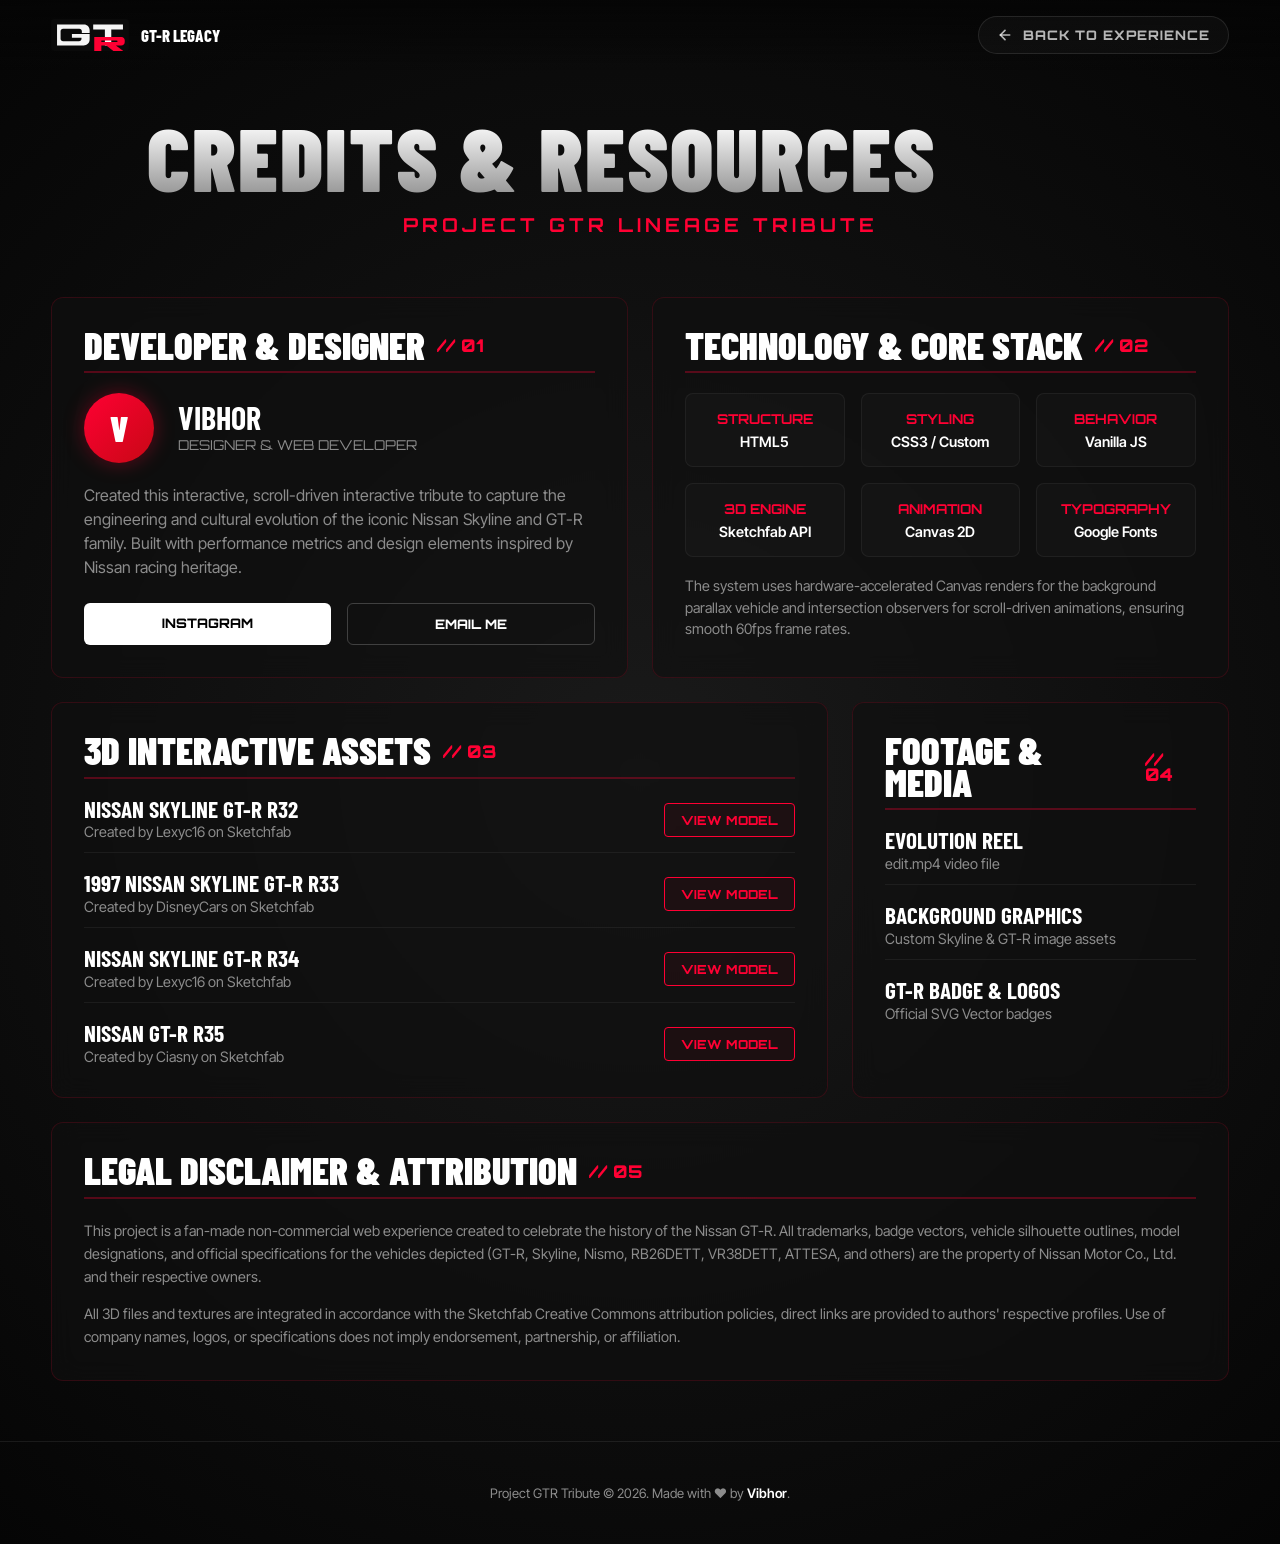
==== commit 464cddb2: "fix: resolve mobile nav backdrop pointer interception, drawer exit cutoff, rail wrap, and hero paral" ====
--- a/credits.html
+++ b/credits.html
@@ -533,7 +533,12 @@
       <p>Project GTR Tribute © 2026. Made with ❤️ by <a href="https://www.instagram.com/i.vibhor/" target="_blank" rel="noreferrer">Vibhor</a>.</p>
     </div>
   </footer>
-
+  <script>
+    window.addEventListener('scroll', () => {
+      const topbar = document.querySelector('.topbar');
+      if (topbar) topbar.classList.toggle('is-scrolled', window.scrollY > 30);
+    }, { passive: true });
+  </script>
 </body>
 
 </html>
--- a/css/styles.css
+++ b/css/styles.css
@@ -59,7 +59,7 @@
 .loader {
   position: fixed;
   inset: 0;
-  z-index: 20;
+  z-index: 9999;
   display: grid;
   place-items: center;
   align-content: center;
@@ -119,18 +119,6 @@
   animation: spin 1.2s linear infinite;
 }
 
-.topbar {
-  position: fixed;
-  top: 0;
-  left: 0;
-  right: 0;
-  z-index: 10;
-  display: flex;
-  align-items: center;
-  justify-content: space-between;
-  gap: 24px;
-  padding: 20px clamp(18px, 4vw, 54px);
-}
 
 .brand,
 .nav {
@@ -173,6 +161,7 @@
 }
 
 .hero {
+  --hero-progress: 0;
   display: grid;
   align-items: start;
 }
@@ -218,6 +207,10 @@
 .hero__copy {
   width: min(900px, 94vw);
   margin-top: -100vh;
+  transform: translateY(calc(var(--hero-progress) * -10vh));
+  opacity: clamp(0, calc(1.05 - (var(--hero-progress) * 2.2)), 1);
+  will-change: transform, opacity;
+  transition: opacity 0.1s linear, transform 0.1s linear;
 }
 
 .hero__scroll-hint {
@@ -246,6 +239,10 @@
   align-items: flex-end;
   text-align: right;
   z-index: 3;
+  transform: translateY(calc((0.4 - var(--hero-progress)) * 14vh));
+  opacity: clamp(0, calc((var(--hero-progress) - 0.22) * 2.8), 1);
+  will-change: transform, opacity;
+  transition: opacity 0.1s linear, transform 0.1s linear;
 }
 
 .hero__quote-text {
@@ -514,6 +511,8 @@
 }
 
 .model-card {
+  position: relative;
+  overflow: hidden;
   display: grid;
   background: #050505;
   box-shadow: 0 30px 90px rgba(0, 0, 0, .34);
@@ -784,15 +783,36 @@
   border-radius: 4px;
 }
 
+.section-label__title {
+  font-family: var(--font-display);
+  font-size: clamp(2rem, 3.8vw, 3.8rem);
+  line-height: 0.94;
+  margin: 14px 0 24px;
+  color: #fff;
+  text-transform: uppercase;
+  letter-spacing: 1px;
+}
+
 .timeline.split-screen .timeline__item {
-  transition: transform 0.3s ease, background 0.3s ease;
+  display: block;
+  text-decoration: none;
+  color: inherit;
+  cursor: pointer;
+  transition: transform 0.3s ease, background-color 0.3s ease, border-color 0.3s ease;
   padding: 12px;
   border-radius: 8px;
+  border: 1px solid transparent;
 }
 
 .timeline.split-screen .timeline__item:hover {
   transform: translateY(-5px);
-  background: rgba(255, 255, 255, 0.03);
+  background: rgba(255, 255, 255, 0.05);
+  border-color: rgba(255, 0, 51, 0.3);
+}
+
+.timeline.split-screen .timeline__item:focus-visible {
+  outline: 2px solid var(--red);
+  outline-offset: 4px;
 }
 
 /* Credits split-screen adjustments */
@@ -1332,12 +1352,12 @@
   top: 0;
   left: 0;
   right: 0;
-  z-index: 50;
+  z-index: 60;
   display: flex;
   align-items: center;
   justify-content: space-between;
   gap: 20px;
-  padding: 18px clamp(18px, 4vw, 54px);
+  padding: calc(16px + env(safe-area-inset-top, 0px)) clamp(18px, 4vw, 54px) 16px;
   background: linear-gradient(180deg, rgba(5, 5, 5, 0.88) 0%, rgba(5, 5, 5, 0) 100%);
   transition: background-color 0.3s ease, padding 0.3s ease, border-color 0.3s ease;
 }
@@ -1347,8 +1367,8 @@
   backdrop-filter: blur(18px);
   -webkit-backdrop-filter: blur(18px);
   border-bottom: 1px solid rgba(255, 255, 255, 0.08);
-  padding-top: 14px;
-  padding-bottom: 14px;
+  padding-top: calc(12px + env(safe-area-inset-top, 0px));
+  padding-bottom: 12px;
 }
 
 .nav {
@@ -1433,6 +1453,27 @@
   transform: translateY(-6px) rotate(-45deg);
 }
 
+/* Mobile Nav Backdrop */
+.nav-backdrop {
+  position: fixed;
+  inset: 0;
+  background: rgba(0, 0, 0, 0.75);
+  backdrop-filter: blur(8px);
+  -webkit-backdrop-filter: blur(8px);
+  z-index: 55;
+  opacity: 0;
+  visibility: hidden;
+  pointer-events: none;
+  transition: opacity 0.35s ease, visibility 0s linear 0.35s;
+}
+
+.nav-backdrop.is-open {
+  opacity: 1;
+  visibility: visible;
+  pointer-events: auto;
+  transition-delay: 0s;
+}
+
 @media (max-width: 768px) {
   .nav-toggle {
     display: flex;
@@ -1451,16 +1492,21 @@
     flex-direction: column;
     align-items: flex-start;
     justify-content: flex-start;
-    padding: 100px 32px 40px;
+    padding: calc(90px + env(safe-area-inset-top, 0px)) 32px calc(40px + env(safe-area-inset-bottom, 0px));
     gap: 20px;
     transform: translateX(100%);
-    transition: transform 0.35s cubic-bezier(0.16, 1, 0.3, 1);
-    z-index: 55;
+    visibility: hidden;
+    pointer-events: none;
+    transition: transform 0.35s cubic-bezier(0.16, 1, 0.3, 1), visibility 0s linear 0.35s;
+    z-index: 65;
     box-shadow: -15px 0 45px rgba(0, 0, 0, 0.85);
   }
 
   .nav.is-open {
     transform: translateX(0);
+    visibility: visible;
+    pointer-events: auto;
+    transition-delay: 0s;
   }
 
   .nav a {
@@ -1474,8 +1520,8 @@
 /* Floating Back to Top Button */
 .back-to-top {
   position: fixed;
-  bottom: 28px;
-  right: 28px;
+  bottom: calc(24px + env(safe-area-inset-bottom, 0px));
+  right: calc(24px + env(safe-area-inset-right, 0px));
   z-index: 45;
   width: 48px;
   height: 48px;
@@ -1525,12 +1571,14 @@
   text-transform: uppercase;
   letter-spacing: 1.5px;
   pointer-events: none;
-  transition: opacity 0.4s ease;
+  transition: opacity 0.4s ease, visibility 0s linear 0.4s;
   z-index: 1;
 }
 
 .model-card__loading.is-loaded {
   opacity: 0;
+  visibility: hidden;
+  transition-delay: 0s;
 }
 
 .model-card__spinner {
@@ -1613,6 +1661,7 @@
   pointer-events: none;
   visibility: hidden;
   overflow: hidden; /* Prevents off-screen panel from causing page horizontal overflow */
+  transition: visibility 0s linear 0.55s;
 }
 
 .gen-drawer.is-open,
@@ -1622,6 +1671,7 @@
 .r35-drawer.is-open {
   pointer-events: auto;
   visibility: visible;
+  transition-delay: 0s;
 }
 
 /* Backdrop */
@@ -1976,6 +2026,8 @@
   justify-content: flex-end;
   padding: clamp(24px, 4vw, 54px);
   overflow: hidden;
+  transition: opacity 0.22s ease, transform 0.22s ease;
+  will-change: opacity, transform;
 }
 
 .gen-focus__kicker,
@@ -2212,12 +2264,15 @@
 .r34-modern-timeline__rail,
 .r35-modern-timeline__rail {
   display: grid;
-  grid-template-columns: repeat(6, minmax(190px, 1fr));
-  gap: 1px;
+  grid-auto-flow: column;
+  grid-auto-columns: minmax(220px, 280px);
+  gap: 12px;
   overflow-x: auto;
   max-width: 100%;
-  padding-bottom: 12px;
+  padding-bottom: 16px;
   -webkit-overflow-scrolling: touch;
+  scrollbar-width: thin;
+  scrollbar-color: var(--red) rgba(255, 255, 255, 0.08);
 }
 
 .gen-modern-timeline__rail article,
@@ -2226,9 +2281,14 @@
 .r34-modern-timeline__rail article,
 .r35-modern-timeline__rail article {
   min-height: 210px;
-  padding: 18px;
-  border-left: 1px solid rgba(255, 255, 255, 0.14);
+  padding: 20px;
+  border: 1px solid rgba(255, 255, 255, 0.12);
+  border-top: 3px solid var(--red);
   background: rgba(255, 255, 255, 0.04);
+  border-radius: 6px;
+  display: flex;
+  flex-direction: column;
+  justify-content: space-between;
 }
 
 .gen-modern-timeline__rail span,
